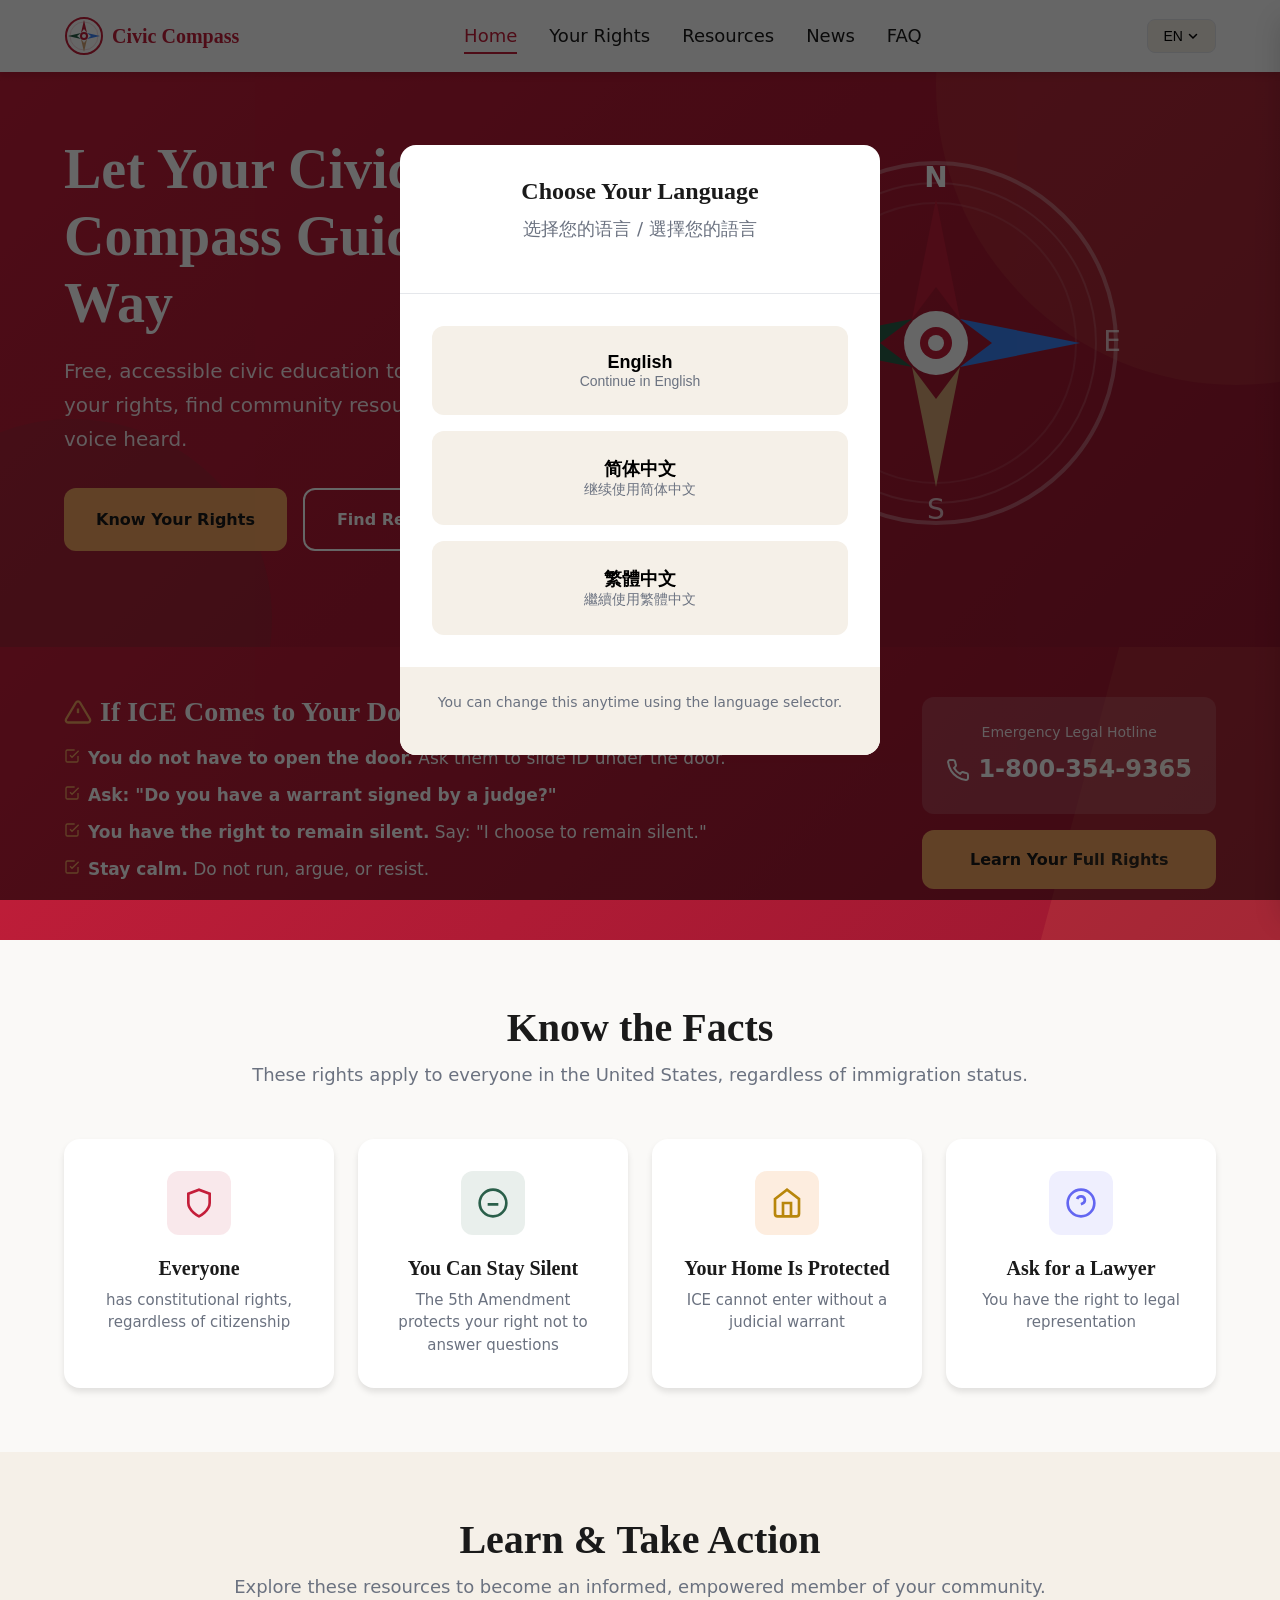
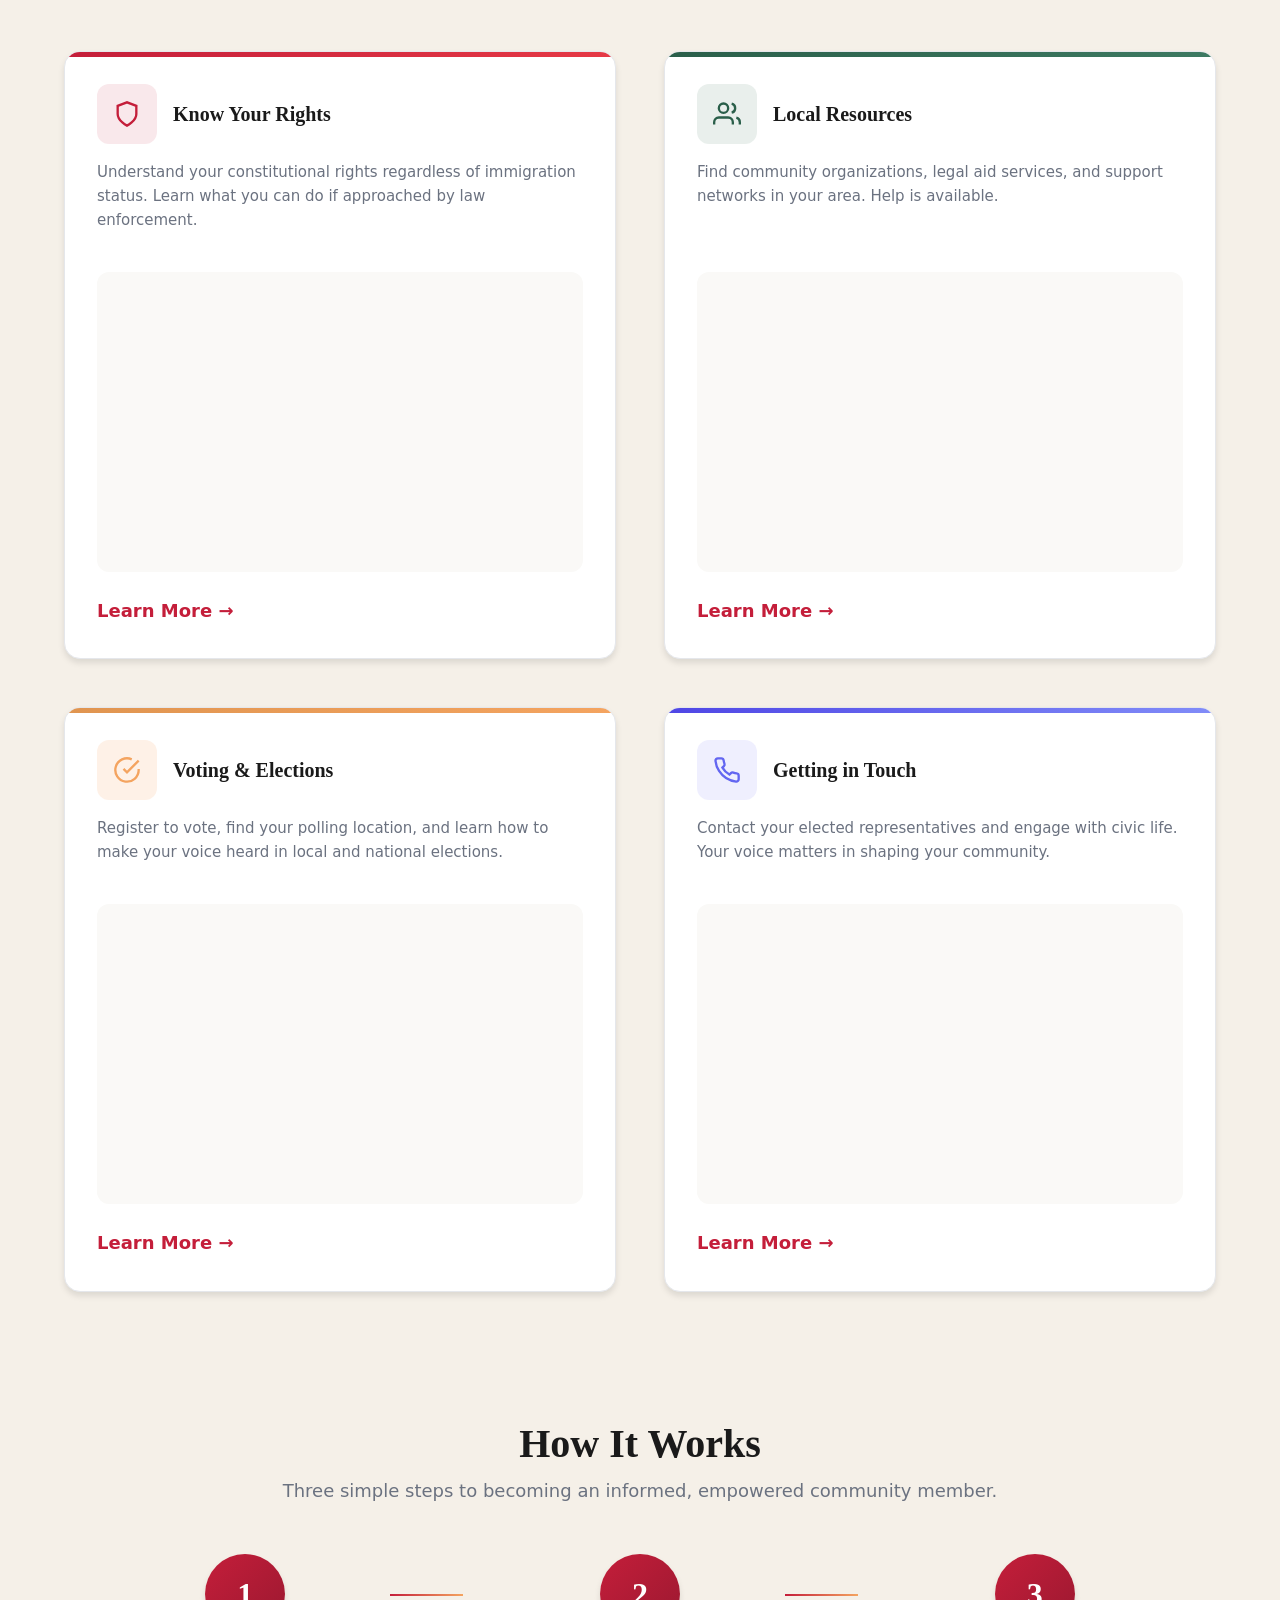
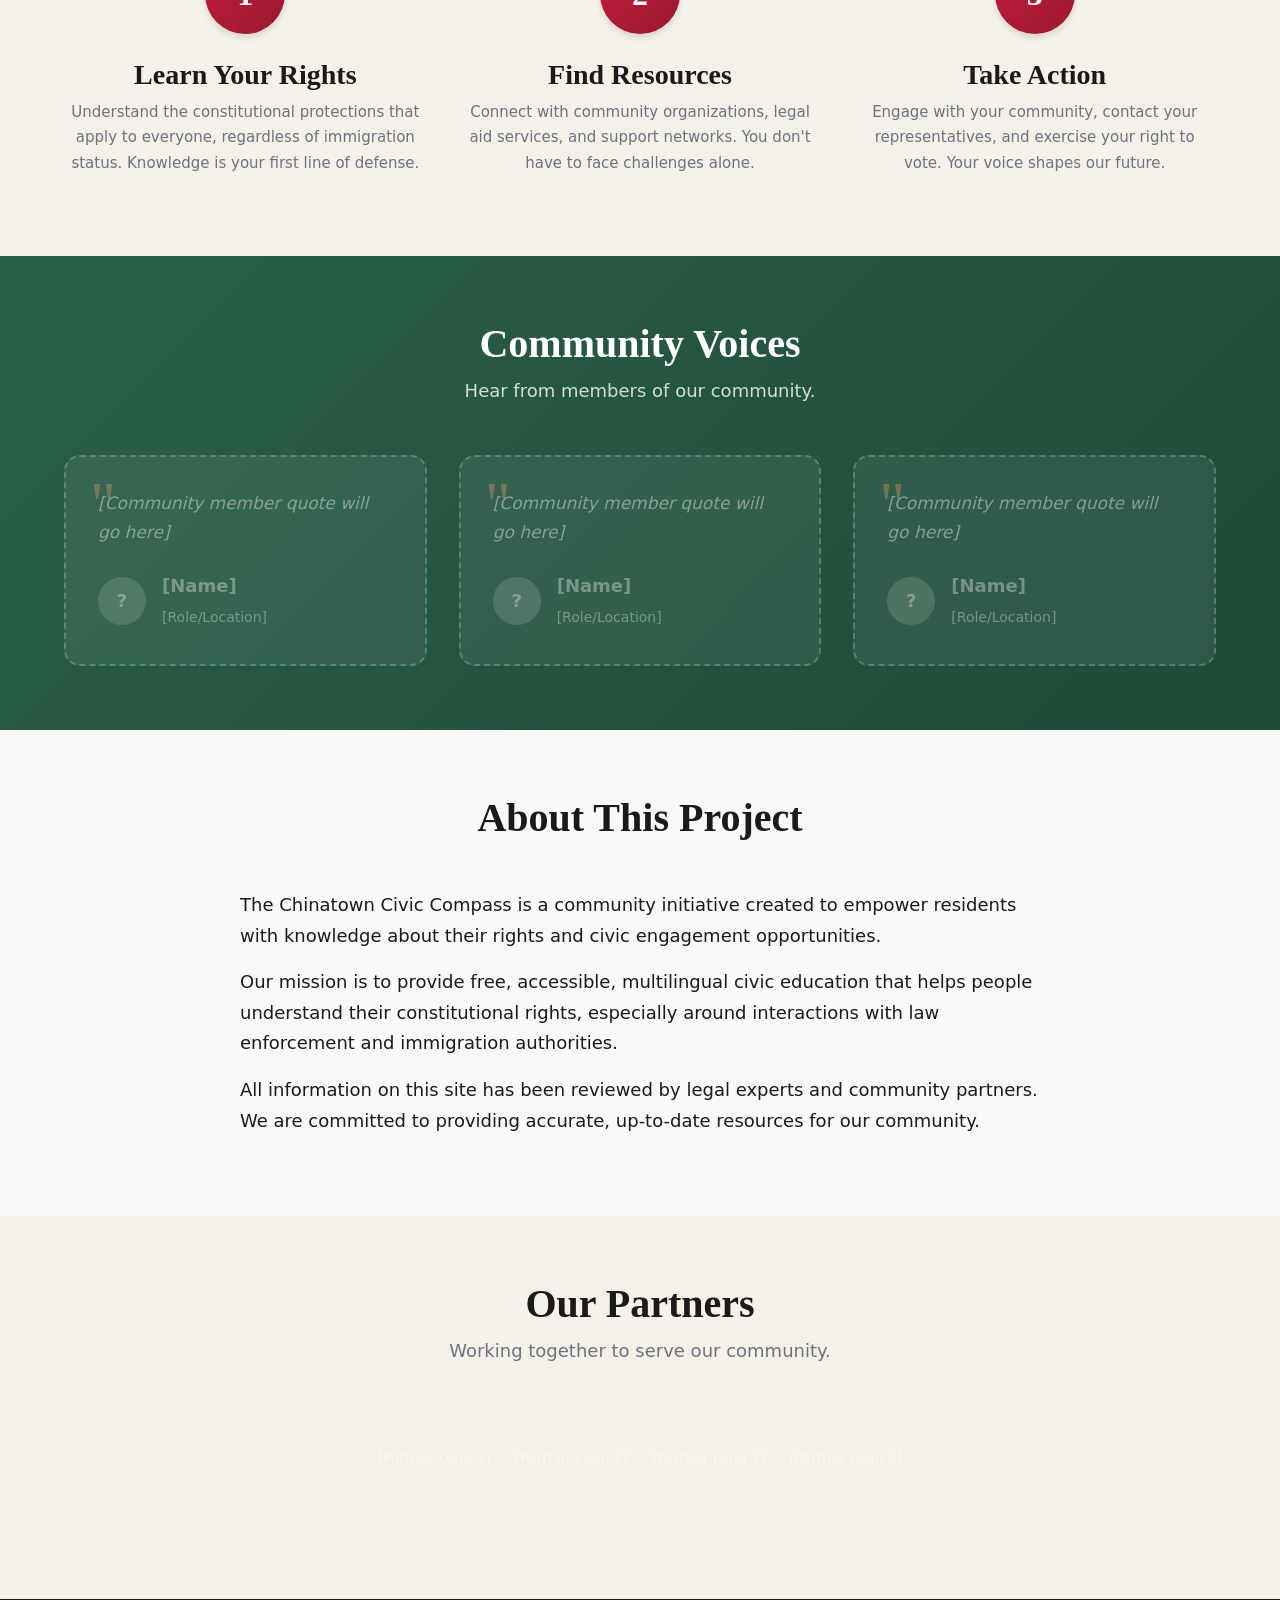
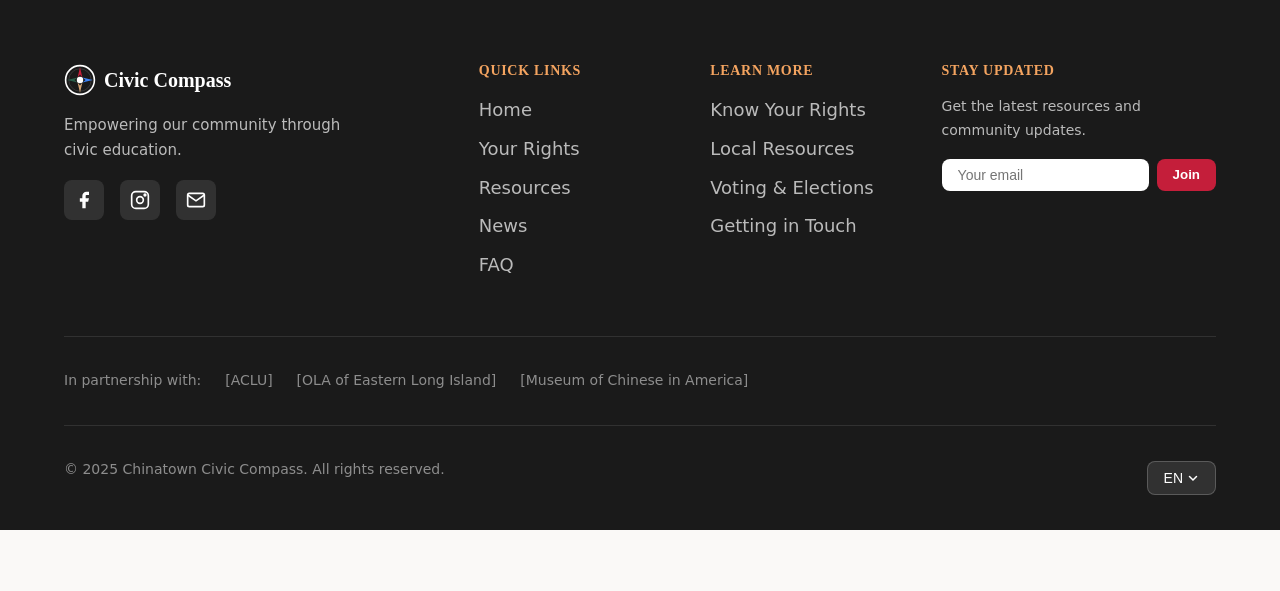
==== index.html @ 4512381f "Add files via upload" ====
<!DOCTYPE html>
<html lang="en">
<head>
  <meta charset="UTF-8">
  <meta name="viewport" content="width=device-width, initial-scale=1.0">
  <meta name="description" content="Chinatown Civic Compass - Free, accessible civic education for your community. Learn your rights, find resources, and engage with your government.">
  <title>Chinatown Civic Compass</title>
  <link rel="icon" type="image/svg+xml" href="favicon.svg">
  <link rel="stylesheet" href="css/styles.css">
</head>
<body>
  <!-- Skip Link -->
  <a href="#main-content" class="skip-link">Skip to main content</a>

  <!-- Navbar -->
  <nav class="navbar" role="navigation" aria-label="Main navigation">
    <div class="navbar-container">
      <a href="index.html" class="navbar-logo" aria-label="Chinatown Civic Compass Home">
        <svg viewBox="0 0 40 40" fill="none" xmlns="http://www.w3.org/2000/svg" aria-hidden="true">
          <!-- Outer ring -->
          <circle cx="20" cy="20" r="18" stroke="currentColor" stroke-width="2"/>
          <!-- Inner decorative ring -->
          <circle cx="20" cy="20" r="14" stroke="currentColor" stroke-width="0.5" opacity="0.3"/>
          <!-- North needle - Red (Rights/Protection) -->
          <polygon points="20,4 23,17 20,13 17,17" fill="#c41e3a"/>
          <!-- South needle - Gold (Community/Resources) -->
          <polygon points="20,36 17,23 20,27 23,23" fill="#d4a373"/>
          <!-- West needle - Green (Action/Outreach) -->
          <polygon points="4,20 17,17 13,20 17,23" fill="#2a5f4a"/>
          <!-- East needle - Blue (Civic Engagement/Voting) -->
          <polygon points="36,20 23,23 27,20 23,17" fill="#3b82f6"/>
          <!-- Center circle -->
          <circle cx="20" cy="20" r="4" fill="currentColor"/>
          <circle cx="20" cy="20" r="2" fill="white"/>
        </svg>
        <span data-i18n="site.name">Civic Compass</span>
      </a>

      <ul class="navbar-nav">
        <li><a href="index.html" class="active" data-i18n="nav.home">Home</a></li>
        <li><a href="rights.html" data-i18n="nav.rights">Your Rights</a></li>
        <li><a href="resources.html" data-i18n="nav.resources">Resources</a></li>
        <li><a href="news.html" data-i18n="nav.news">News</a></li>
        <li><a href="faq.html" data-i18n="nav.faq">FAQ</a></li>
      </ul>

      <div class="navbar-actions">
        <div class="language-selector">
          <button class="language-btn" aria-expanded="false" aria-haspopup="true">
            <span data-i18n="lang.current">EN</span>
            <svg width="12" height="12" viewBox="0 0 12 12" fill="none" aria-hidden="true">
              <path d="M2.5 4.5L6 8L9.5 4.5" stroke="currentColor" stroke-width="1.5" stroke-linecap="round"/>
            </svg>
          </button>
          <div class="language-dropdown" role="menu">
            <button role="menuitem" data-lang="en" class="active">English</button>
            <button role="menuitem" data-lang="zh-s">简体中文</button>
            <button role="menuitem" data-lang="zh-t">繁體中文</button>
          </div>
        </div>

        <button class="menu-toggle" aria-label="Toggle menu" aria-expanded="false">
          <span></span>
          <span></span>
          <span></span>
        </button>
      </div>
    </div>
  </nav>

  <!-- Mobile Menu -->
  <div class="mobile-menu" aria-hidden="true">
    <ul class="mobile-menu-nav">
      <li><a href="index.html" class="active" data-i18n="nav.home">Home</a></li>
      <li><a href="rights.html" data-i18n="nav.rights">Your Rights</a></li>
      <li><a href="resources.html" data-i18n="nav.resources">Resources</a></li>
      <li><a href="news.html" data-i18n="nav.news">News</a></li>
      <li><a href="voting.html" data-i18n="nav.voting">Voting</a></li>
      <li><a href="contact.html" data-i18n="nav.contact">Contact Reps</a></li>
      <li><a href="faq.html" data-i18n="nav.faq">FAQ</a></li>
    </ul>
  </div>

  <!-- Main Content -->
  <main id="main-content">
    <!-- Hero Section -->
    <section class="hero">
      <div class="container">
        <div class="hero-content">
          <div class="hero-text">
            <h1 data-i18n="hero.title">Let Your Civic Compass Guide the Way</h1>
            <p class="hero-tagline" data-i18n="hero.tagline">Free, accessible civic education to help you understand your rights, find community resources, and make your voice heard.</p>
            <div class="hero-cta">
              <a href="rights.html" class="btn btn-primary" data-i18n="hero.cta.rights">Know Your Rights</a>
              <a href="resources.html" class="btn btn-outline" data-i18n="hero.cta.resources">Find Resources</a>
            </div>
          </div>
          <div class="compass-graphic">
            <svg viewBox="0 0 200 200" fill="none" xmlns="http://www.w3.org/2000/svg" aria-hidden="true">
              <!-- Outer rings -->
              <circle cx="100" cy="100" r="90" stroke="rgba(255,255,255,0.3)" stroke-width="2"/>
              <circle cx="100" cy="100" r="80" stroke="rgba(255,255,255,0.15)" stroke-width="1"/>
              <circle cx="100" cy="100" r="70" stroke="rgba(255,255,255,0.1)" stroke-width="1"/>

              <!-- Compass directions -->
              <text x="100" y="22" text-anchor="middle" fill="white" font-size="14" font-weight="bold">N</text>
              <text x="100" y="188" text-anchor="middle" fill="rgba(255,255,255,0.7)" font-size="14">S</text>
              <text x="12" y="104" text-anchor="middle" fill="rgba(255,255,255,0.7)" font-size="14">W</text>
              <text x="188" y="104" text-anchor="middle" fill="rgba(255,255,255,0.7)" font-size="14">E</text>

              <!-- North needle - Red (Rights/Protection) -->
              <polygon points="100,28 112,88 100,72 88,88" fill="#c41e3a"/>
              <!-- South needle - Gold (Community/Resources) -->
              <polygon points="100,172 88,112 100,128 112,112" fill="#d4a373"/>
              <!-- West needle - Green (Action/Outreach) -->
              <polygon points="28,100 88,88 72,100 88,112" fill="#2a5f4a"/>
              <!-- East needle - Blue (Civic Engagement/Voting) -->
              <polygon points="172,100 112,112 128,100 112,88" fill="#3b82f6"/>

              <!-- Center -->
              <circle cx="100" cy="100" r="16" fill="white"/>
              <circle cx="100" cy="100" r="8" fill="#c41e3a"/>
              <circle cx="100" cy="100" r="4" fill="white"/>
            </svg>
          </div>
        </div>
      </div>
    </section>

    <!-- Emergency Info Banner -->
    <section class="emergency-banner">
      <div class="container">
        <div class="emergency-banner-content">
          <div class="emergency-info">
            <h2>
              <svg width="28" height="28" viewBox="0 0 24 24" fill="none" stroke="currentColor" stroke-width="2" aria-hidden="true">
                <path d="M10.29 3.86L1.82 18a2 2 0 0 0 1.71 3h16.94a2 2 0 0 0 1.71-3L13.71 3.86a2 2 0 0 0-3.42 0z"/>
                <line x1="12" y1="9" x2="12" y2="13"/>
                <line x1="12" y1="17" x2="12.01" y2="17"/>
              </svg>
              <span data-i18n="emergency.title">If ICE Comes to Your Door</span>
            </h2>
            <ul class="emergency-tips">
              <li>
                <svg width="16" height="16" viewBox="0 0 24 24" fill="none" stroke="currentColor" stroke-width="2" aria-hidden="true">
                  <polyline points="9 11 12 14 22 4"/>
                  <path d="M21 12v7a2 2 0 0 1-2 2H5a2 2 0 0 1-2-2V5a2 2 0 0 1 2-2h11"/>
                </svg>
                <span data-i18n="emergency.tip1" data-i18n-html="true"><strong>You do not have to open the door.</strong> Ask them to slide ID under the door.</span>
              </li>
              <li>
                <svg width="16" height="16" viewBox="0 0 24 24" fill="none" stroke="currentColor" stroke-width="2" aria-hidden="true">
                  <polyline points="9 11 12 14 22 4"/>
                  <path d="M21 12v7a2 2 0 0 1-2 2H5a2 2 0 0 1-2-2V5a2 2 0 0 1 2-2h11"/>
                </svg>
                <span data-i18n="emergency.tip2" data-i18n-html="true"><strong>Ask: "Do you have a warrant signed by a judge?"</strong></span>
              </li>
              <li>
                <svg width="16" height="16" viewBox="0 0 24 24" fill="none" stroke="currentColor" stroke-width="2" aria-hidden="true">
                  <polyline points="9 11 12 14 22 4"/>
                  <path d="M21 12v7a2 2 0 0 1-2 2H5a2 2 0 0 1-2-2V5a2 2 0 0 1 2-2h11"/>
                </svg>
                <span data-i18n="emergency.tip3" data-i18n-html="true"><strong>You have the right to remain silent.</strong> Say: "I choose to remain silent."</span>
              </li>
              <li>
                <svg width="16" height="16" viewBox="0 0 24 24" fill="none" stroke="currentColor" stroke-width="2" aria-hidden="true">
                  <polyline points="9 11 12 14 22 4"/>
                  <path d="M21 12v7a2 2 0 0 1-2 2H5a2 2 0 0 1-2-2V5a2 2 0 0 1 2-2h11"/>
                </svg>
                <span data-i18n="emergency.tip4" data-i18n-html="true"><strong>Stay calm.</strong> Do not run, argue, or resist.</span>
              </li>
            </ul>
          </div>
          <div class="emergency-banner-actions">
            <div class="emergency-hotline">
              <div class="emergency-hotline-label" data-i18n="emergency.hotline.label">Emergency Legal Hotline</div>
              <a href="tel:+18003549365" class="emergency-hotline-number">
                <svg width="24" height="24" viewBox="0 0 24 24" fill="none" stroke="currentColor" stroke-width="2" aria-hidden="true">
                  <path d="M22 16.92v3a2 2 0 0 1-2.18 2 19.79 19.79 0 0 1-8.63-3.07 19.5 19.5 0 0 1-6-6 19.79 19.79 0 0 1-3.07-8.67A2 2 0 0 1 4.11 2h3a2 2 0 0 1 2 1.72 12.84 12.84 0 0 0 .7 2.81 2 2 0 0 1-.45 2.11L8.09 9.91a16 16 0 0 0 6 6l1.27-1.27a2 2 0 0 1 2.11-.45 12.84 12.84 0 0 0 2.81.7A2 2 0 0 1 22 16.92z"/>
                </svg>
                1-800-354-9365
              </a>
            </div>
            <a href="rights.html" class="btn btn-primary" data-i18n="emergency.cta">Learn Your Full Rights</a>
          </div>
        </div>
      </div>
    </section>

    <!-- Quick Facts Section -->
    <section class="stats-section">
      <div class="container">
        <div class="section-header">
          <h2 data-i18n="facts.title">Know the Facts</h2>
          <p class="section-subtitle" data-i18n="facts.subtitle">These rights apply to everyone in the United States, regardless of immigration status.</p>
        </div>
        <div class="stats-grid">
          <div class="stat-card stat-card--rights">
            <div class="stat-icon">
              <svg width="32" height="32" viewBox="0 0 24 24" fill="none" stroke="currentColor" stroke-width="2" aria-hidden="true">
                <path d="M12 22s8-4 8-10V5l-8-3-8 3v7c0 6 8 10 8 10z"/>
              </svg>
            </div>
            <div class="stat-number" data-i18n="facts.rights.number">Everyone</div>
            <div class="stat-label" data-i18n="facts.rights.label">has constitutional rights, regardless of citizenship</div>
          </div>
          <div class="stat-card stat-card--silent">
            <div class="stat-icon">
              <svg width="32" height="32" viewBox="0 0 24 24" fill="none" stroke="currentColor" stroke-width="2" aria-hidden="true">
                <path d="M9 9h.01M15 9h.01M8 13h8M12 17v.01"/>
                <circle cx="12" cy="12" r="10"/>
              </svg>
            </div>
            <div class="stat-number" data-i18n="facts.silent.number">You Can Stay Silent</div>
            <div class="stat-label" data-i18n="facts.silent.label">The 5th Amendment protects your right not to answer questions</div>
          </div>
          <div class="stat-card stat-card--door">
            <div class="stat-icon">
              <svg width="32" height="32" viewBox="0 0 24 24" fill="none" stroke="currentColor" stroke-width="2" aria-hidden="true">
                <path d="M3 9l9-7 9 7v11a2 2 0 0 1-2 2H5a2 2 0 0 1-2-2z"/>
                <polyline points="9 22 9 12 15 12 15 22"/>
              </svg>
            </div>
            <div class="stat-number" data-i18n="facts.home.number">Your Home Is Protected</div>
            <div class="stat-label" data-i18n="facts.home.label">ICE cannot enter without a judicial warrant</div>
          </div>
          <div class="stat-card stat-card--lawyer">
            <div class="stat-icon">
              <svg width="32" height="32" viewBox="0 0 24 24" fill="none" stroke="currentColor" stroke-width="2" aria-hidden="true">
                <circle cx="12" cy="12" r="10"/>
                <path d="M9.09 9a3 3 0 0 1 5.83 1c0 2-3 3-3 3"/>
                <line x1="12" y1="17" x2="12.01" y2="17"/>
              </svg>
            </div>
            <div class="stat-number" data-i18n="facts.lawyer.number">Ask for a Lawyer</div>
            <div class="stat-label" data-i18n="facts.lawyer.label">You have the right to legal representation</div>
          </div>
        </div>
      </div>
    </section>

    <!-- Progress Section (shows for returning visitors) -->
    <section class="section" id="progress-wrapper" style="display: none;">
      <div class="container">
        <div class="progress-section">
          <div class="progress-header">
            <span data-i18n="progress.title">Your Learning Progress</span>
            <span id="progress-text">0 of 4 modules</span>
          </div>
          <div class="progress-bar">
            <div class="progress-fill" id="progress-fill" style="width: 0%;"></div>
          </div>
        </div>
      </div>
    </section>

    <!-- Modules Section -->
    <section class="section section-alt" id="modules">
      <div class="container">
        <div class="section-header">
          <h2 data-i18n="modules.title">Learn & Take Action</h2>
          <p class="section-subtitle" data-i18n="modules.subtitle">Explore these resources to become an informed, empowered member of your community.</p>
        </div>

        <div class="modules-grid">
          <!-- Module 1: Know Your Rights -->
          <div class="module-card module-card--rights" data-module="rights">
            <div class="module-header">
              <div class="module-icon">
                <svg width="28" height="28" viewBox="0 0 24 24" fill="none" stroke="#c41e3a" stroke-width="2" aria-hidden="true">
                  <path d="M12 22s8-4 8-10V5l-8-3-8 3v7c0 6 8 10 8 10z"/>
                </svg>
              </div>
              <h3 data-i18n="module.rights.title">Know Your Rights</h3>
            </div>
            <p data-i18n="module.rights.desc">Understand your constitutional rights regardless of immigration status. Learn what you can do if approached by law enforcement.</p>
            <!-- CANVA EMBED: Replace YOUR_CANVA_EMBED_URL with your Canva presentation embed link -->
            <!-- To get your embed link: Open Canva > Share > More > Embed > Copy embed code > paste the src URL below -->
            <div class="module-slideshow">
              <iframe loading="lazy" src="https://www.canva.com/design/DAG7NlXSRIk/KPa971RT_SMIBwHguNiC4w/view?embed" frameborder="0" width="100%" height="280" allowfullscreen="true" allow="fullscreen"></iframe>
            </div>
            <a href="rights.html" class="module-link">Learn More &rarr;</a>
          </div>

          <!-- Module 2: Local Resources -->
          <div class="module-card module-card--resources" data-module="resources">
            <div class="module-header">
              <div class="module-icon">
                <svg width="28" height="28" viewBox="0 0 24 24" fill="none" stroke="#2a5f4a" stroke-width="2" aria-hidden="true">
                  <path d="M17 21v-2a4 4 0 0 0-4-4H5a4 4 0 0 0-4 4v2"/>
                  <circle cx="9" cy="7" r="4"/>
                  <path d="M23 21v-2a4 4 0 0 0-3-3.87"/>
                  <path d="M16 3.13a4 4 0 0 1 0 7.75"/>
                </svg>
              </div>
              <h3 data-i18n="module.resources.title">Local Resources</h3>
            </div>
            <p data-i18n="module.resources.desc">Find community organizations, legal aid services, and support networks in your area. Help is available.</p>
            <!-- CANVA EMBED: Replace with your Canva presentation embed link -->
            <div class="module-slideshow">
              <iframe loading="lazy" src="https://www.canva.com/design/DAG2bF_AT34/OSTWvdEr8__ix6lxHl8Nvw/view?embed" frameborder="0" width="100%" height="280" allowfullscreen="true" allow="fullscreen"></iframe>
            </div>
            <a href="resources.html" class="module-link">Learn More &rarr;</a>
          </div>

          <!-- Module 3: Voting & Elections -->
          <div class="module-card module-card--voting" data-module="voting">
            <div class="module-header">
              <div class="module-icon">
                <svg width="28" height="28" viewBox="0 0 24 24" fill="none" stroke="#f4a460" stroke-width="2" aria-hidden="true">
                  <path d="M22 11.08V12a10 10 0 1 1-5.93-9.14"/>
                  <polyline points="22 4 12 14.01 9 11.01"/>
                </svg>
              </div>
              <h3 data-i18n="module.voting.title">Voting & Elections</h3>
            </div>
            <p data-i18n="module.voting.desc">Register to vote, find your polling location, and learn how to make your voice heard in local and national elections.</p>
            <!-- CANVA EMBED: Replace with your Canva presentation embed link -->
            <div class="module-slideshow">
              <iframe loading="lazy" src="https://www.canva.com/design/DAG7Nh1ElCI/EigKGXqb7GI7-98ay1ZpWw/view?embed" frameborder="0" width="100%" height="280" allowfullscreen="true" allow="fullscreen"></iframe>
            </div>
            <a href="voting.html" class="module-link">Learn More &rarr;</a>
          </div>

          <!-- Module 4: Getting in Touch -->
          <div class="module-card module-card--contact" data-module="contact">
            <div class="module-header">
              <div class="module-icon">
                <svg width="28" height="28" viewBox="0 0 24 24" fill="none" stroke="#6366f1" stroke-width="2" aria-hidden="true">
                  <path d="M22 16.92v3a2 2 0 0 1-2.18 2 19.79 19.79 0 0 1-8.63-3.07 19.5 19.5 0 0 1-6-6 19.79 19.79 0 0 1-3.07-8.67A2 2 0 0 1 4.11 2h3a2 2 0 0 1 2 1.72 12.84 12.84 0 0 0 .7 2.81 2 2 0 0 1-.45 2.11L8.09 9.91a16 16 0 0 0 6 6l1.27-1.27a2 2 0 0 1 2.11-.45 12.84 12.84 0 0 0 2.81.7A2 2 0 0 1 22 16.92z"/>
                </svg>
              </div>
              <h3 data-i18n="module.contact.title">Getting in Touch</h3>
            </div>
            <p data-i18n="module.contact.desc">Contact your elected representatives and engage with civic life. Your voice matters in shaping your community.</p>
            <!-- CANVA EMBED: Replace with your Canva presentation embed link -->
            <div class="module-slideshow">
              <iframe loading="lazy" src="https://www.canva.com/design/YOUR_CONTACT_DESIGN_ID/view?embed" frameborder="0" width="100%" height="280" allowfullscreen="true" allow="fullscreen"></iframe>
            </div>
            <a href="contact.html" class="module-link">Learn More &rarr;</a>
          </div>
        </div>
      </div>
    </section>

    <!-- How It Works Section -->
    <section class="how-it-works" id="how-it-works">
      <div class="container">
        <div class="section-header">
          <h2 data-i18n="howitworks.title">How It Works</h2>
          <p class="section-subtitle" data-i18n="howitworks.subtitle">Three simple steps to becoming an informed, empowered community member.</p>
        </div>
        <div class="steps-grid">
          <div class="step-card">
            <div class="step-number">1</div>
            <h3 data-i18n="howitworks.step1.title">Learn Your Rights</h3>
            <p data-i18n="howitworks.step1.desc">Understand the constitutional protections that apply to everyone, regardless of immigration status. Knowledge is your first line of defense.</p>
          </div>
          <div class="step-card">
            <div class="step-number">2</div>
            <h3 data-i18n="howitworks.step2.title">Find Resources</h3>
            <p data-i18n="howitworks.step2.desc">Connect with community organizations, legal aid services, and support networks. You don't have to face challenges alone.</p>
          </div>
          <div class="step-card">
            <div class="step-number">3</div>
            <h3 data-i18n="howitworks.step3.title">Take Action</h3>
            <p data-i18n="howitworks.step3.desc">Engage with your community, contact your representatives, and exercise your right to vote. Your voice shapes our future.</p>
          </div>
        </div>
      </div>
    </section>

    <!-- Community Voices Section (Placeholder) -->
    <section class="testimonials" id="testimonials">
      <div class="container">
        <div class="section-header">
          <h2 data-i18n="testimonials.title">Community Voices</h2>
          <p class="section-subtitle" data-i18n="testimonials.subtitle">Hear from members of our community.</p>
        </div>
        <div class="testimonials-grid">
          <!-- Placeholder testimonials - Replace with real community stories -->
          <div class="testimonial-card testimonial-placeholder">
            <p class="testimonial-quote">[Community member quote will go here]</p>
            <div class="testimonial-author">
              <div class="testimonial-avatar">?</div>
              <div class="testimonial-info">
                <strong>[Name]</strong>
                <span>[Role/Location]</span>
              </div>
            </div>
          </div>
          <div class="testimonial-card testimonial-placeholder">
            <p class="testimonial-quote">[Community member quote will go here]</p>
            <div class="testimonial-author">
              <div class="testimonial-avatar">?</div>
              <div class="testimonial-info">
                <strong>[Name]</strong>
                <span>[Role/Location]</span>
              </div>
            </div>
          </div>
          <div class="testimonial-card testimonial-placeholder">
            <p class="testimonial-quote">[Community member quote will go here]</p>
            <div class="testimonial-author">
              <div class="testimonial-avatar">?</div>
              <div class="testimonial-info">
                <strong>[Name]</strong>
                <span>[Role/Location]</span>
              </div>
            </div>
          </div>
        </div>
      </div>
    </section>

    <!-- About Section -->
    <section class="section" id="about">
      <div class="container">
        <div class="content-container">
          <div class="section-header">
            <h2 data-i18n="about.title">About This Project</h2>
          </div>
          <p data-i18n="about.p1">The Chinatown Civic Compass is a community initiative created to empower residents with knowledge about their rights and civic engagement opportunities.</p>
          <p data-i18n="about.p2">Our mission is to provide free, accessible, multilingual civic education that helps people understand their constitutional rights, especially around interactions with law enforcement and immigration authorities.</p>
          <p data-i18n="about.p3">All information on this site has been reviewed by legal experts and community partners. We are committed to providing accurate, up-to-date resources for our community.</p>
        </div>
      </div>
    </section>

    <!-- Partners Section -->
    <section class="section section-alt" id="partners">
      <div class="container">
        <div class="section-header">
          <h2 data-i18n="partners.title">Our Partners</h2>
          <p class="section-subtitle" data-i18n="partners.subtitle">Working together to serve our community.</p>
        </div>
        <div class="footer-partners" style="border: none; justify-content: center;">
          <span>[Partner Logo 1]</span>
          <span>[Partner Logo 2]</span>
          <span>[Partner Logo 3]</span>
          <span>[Partner Logo 4]</span>
        </div>
      </div>
    </section>
  </main>

  <!-- Footer -->
  <footer class="footer">
    <div class="container">
      <div class="footer-grid">
        <!-- Brand -->
        <div class="footer-brand">
          <div class="footer-logo">
            <svg viewBox="0 0 40 40" width="32" height="32" fill="none" xmlns="http://www.w3.org/2000/svg" aria-hidden="true">
              <circle cx="20" cy="20" r="18" stroke="currentColor" stroke-width="2"/>
              <circle cx="20" cy="20" r="14" stroke="currentColor" stroke-width="0.5" opacity="0.3"/>
              <polygon points="20,4 23,17 20,13 17,17" fill="#c41e3a"/>
              <polygon points="20,36 17,23 20,27 23,23" fill="#d4a373"/>
              <polygon points="4,20 17,17 13,20 17,23" fill="#2a5f4a"/>
              <polygon points="36,20 23,23 27,20 23,17" fill="#3b82f6"/>
              <circle cx="20" cy="20" r="4" fill="currentColor"/>
              <circle cx="20" cy="20" r="2" fill="white"/>
            </svg>
            <span>Civic Compass</span>
          </div>
          <p data-i18n="footer.tagline">Empowering our community through civic education.</p>
          <div class="footer-social">
            <a href="#" aria-label="Facebook">
              <svg width="20" height="20" viewBox="0 0 24 24" fill="currentColor"><path d="M18 2h-3a5 5 0 0 0-5 5v3H7v4h3v8h4v-8h3l1-4h-4V7a1 1 0 0 1 1-1h3z"/></svg>
            </a>
            <a href="#" aria-label="Instagram">
              <svg width="20" height="20" viewBox="0 0 24 24" fill="none" stroke="currentColor" stroke-width="2"><rect x="2" y="2" width="20" height="20" rx="5"/><circle cx="12" cy="12" r="4"/><circle cx="18" cy="6" r="1" fill="currentColor"/></svg>
            </a>
            <a href="#" aria-label="Email">
              <svg width="20" height="20" viewBox="0 0 24 24" fill="none" stroke="currentColor" stroke-width="2"><path d="M4 4h16c1.1 0 2 .9 2 2v12c0 1.1-.9 2-2 2H4c-1.1 0-2-.9-2-2V6c0-1.1.9-2 2-2z"/><polyline points="22,6 12,13 2,6"/></svg>
            </a>
          </div>
        </div>

        <!-- Quick Links -->
        <div>
          <h4 class="footer-heading" data-i18n="footer.links">Quick Links</h4>
          <ul class="footer-links">
            <li><a href="index.html" data-i18n="nav.home">Home</a></li>
            <li><a href="rights.html" data-i18n="nav.rights">Your Rights</a></li>
            <li><a href="resources.html" data-i18n="nav.resources">Resources</a></li>
            <li><a href="news.html" data-i18n="nav.news">News</a></li>
            <li><a href="faq.html" data-i18n="nav.faq">FAQ</a></li>
          </ul>
        </div>

        <!-- Modules -->
        <div>
          <h4 class="footer-heading" data-i18n="footer.modules">Learn More</h4>
          <ul class="footer-links">
            <li><a href="rights.html" data-i18n="module.rights.title">Know Your Rights</a></li>
            <li><a href="resources.html" data-i18n="module.resources.title">Local Resources</a></li>
            <li><a href="voting.html" data-i18n="module.voting.title">Voting & Elections</a></li>
            <li><a href="contact.html" data-i18n="module.contact.title">Getting in Touch</a></li>
          </ul>
        </div>

        <!-- Newsletter -->
        <div>
          <h4 class="footer-heading" data-i18n="footer.newsletter">Stay Updated</h4>
          <p style="font-size: 0.875rem; color: rgba(255,255,255,0.7); margin-bottom: 1rem;" data-i18n="footer.newsletter.desc">Get the latest resources and community updates.</p>
          <form class="newsletter-form" action="#" method="POST">
            <input type="email" class="newsletter-input" placeholder="Your email" aria-label="Email address" required>
            <button type="submit" class="newsletter-btn" data-i18n="footer.newsletter.btn">Join</button>
          </form>
        </div>
      </div>

      <!-- Partners -->
      <div class="footer-partners">
        <span data-i18n="footer.partners">In partnership with:</span>
        <span>[ACLU]</span>
        <span>[OLA of Eastern Long Island]</span>
        <span>[Museum of Chinese in America]</span>
      </div>

      <!-- Bottom -->
      <div class="footer-bottom">
        <p>&copy; 2025 Chinatown Civic Compass. <span data-i18n="footer.rights">All rights reserved.</span></p>
        <div class="language-selector">
          <button class="language-btn" aria-expanded="false" aria-haspopup="true" style="background: rgba(255,255,255,0.1); border-color: rgba(255,255,255,0.2); color: white;">
            <span data-i18n="lang.current">EN</span>
            <svg width="12" height="12" viewBox="0 0 12 12" fill="none" aria-hidden="true">
              <path d="M2.5 4.5L6 8L9.5 4.5" stroke="currentColor" stroke-width="1.5" stroke-linecap="round"/>
            </svg>
          </button>
          <div class="language-dropdown" role="menu">
            <button role="menuitem" data-lang="en" class="active">English</button>
            <button role="menuitem" data-lang="zh-s">简体中文</button>
            <button role="menuitem" data-lang="zh-t">繁體中文</button>
          </div>
        </div>
      </div>
    </div>
  </footer>

  <!-- Language Selection Modal (first visit) -->
  <div class="modal-overlay" id="language-modal" aria-hidden="true">
    <div class="modal" role="dialog" aria-labelledby="modal-title">
      <div class="modal-header">
        <h2 id="modal-title">Choose Your Language</h2>
        <p style="color: #6b7280; margin-top: 0.5rem;">选择您的语言 / 選擇您的語言</p>
      </div>
      <div class="modal-body">
        <div class="language-options">
          <button class="language-option" data-lang="en">
            <div class="language-option-text">
              <strong>English</strong>
              <span>Continue in English</span>
            </div>
          </button>
          <button class="language-option" data-lang="zh-s">
            <div class="language-option-text">
              <strong>简体中文</strong>
              <span>继续使用简体中文</span>
            </div>
          </button>
          <button class="language-option" data-lang="zh-t">
            <div class="language-option-text">
              <strong>繁體中文</strong>
              <span>繼續使用繁體中文</span>
            </div>
          </button>
        </div>
      </div>
      <div class="modal-footer">
        <p data-i18n="modal.lang.note">You can change this anytime using the language selector.</p>
      </div>
    </div>
  </div>

  <!-- Glossary Side Panel -->
  <div class="glossary-overlay" id="glossary-overlay" aria-hidden="true"></div>
  <aside class="glossary-panel" id="glossary-panel" aria-hidden="true">
    <div class="glossary-panel-header">
      <h3 data-i18n="glossary.title">Definition</h3>
      <button class="glossary-panel-close" aria-label="Close glossary">&times;</button>
    </div>
    <div class="glossary-panel-content">
      <div class="glossary-panel-term" id="glossary-term"></div>
      <div class="glossary-panel-definition" id="glossary-definition"></div>
      <div class="glossary-panel-translations">
        <h4 data-i18n="glossary.translations">Translations</h4>
        <p><strong>简体中文:</strong> <span id="glossary-zh-s"></span></p>
        <p><strong>繁體中文:</strong> <span id="glossary-zh-t"></span></p>
      </div>
    </div>
  </aside>

  <!-- Scripts -->
  <script src="js/main.js"></script>
  <script src="js/i18n.js"></script>
  <script src="js/progress.js"></script>
  <script src="js/glossary.js"></script>
</body>
</html>
---- css/styles.css ----
/* ============================================
   CHINATOWN CIVIC COMPASS - MAIN STYLESHEET
   ============================================ */

/* --- CSS Variables --- */
:root {
  /* Colors */
  --color-primary: #c41e3a;
  --color-primary-light: #e63946;
  --color-primary-dark: #9a1830;
  --color-secondary: #2a5f4a;
  --color-secondary-light: #3d7a62;
  --color-accent: #f4a460;
  --color-accent-light: #f7bc85;
  --color-dark: #1a1a1a;
  --color-dark-lighter: #2d2d2d;
  --color-light: #faf9f7;
  --color-cream: #f5f0e8;
  --color-gray: #6b7280;
  --color-gray-light: #e5e7eb;

  /* Typography */
  --font-heading: Georgia, 'Times New Roman', serif;
  --font-body: 'Segoe UI', system-ui, -apple-system, sans-serif;

  /* Spacing */
  --space-xs: 0.25rem;
  --space-sm: 0.5rem;
  --space-md: 1rem;
  --space-lg: 1.5rem;
  --space-xl: 2rem;
  --space-2xl: 3rem;
  --space-3xl: 4rem;

  /* Border Radius */
  --radius-sm: 0.375rem;
  --radius-md: 0.5rem;
  --radius-lg: 0.75rem;
  --radius-xl: 1rem;
  --radius-full: 9999px;

  /* Shadows */
  --shadow-sm: 0 1px 2px rgba(0, 0, 0, 0.05);
  --shadow-md: 0 4px 6px rgba(0, 0, 0, 0.1);
  --shadow-lg: 0 10px 15px rgba(0, 0, 0, 0.1);
  --shadow-xl: 0 20px 25px rgba(0, 0, 0, 0.15);

  /* Transitions */
  --transition-fast: 150ms ease;
  --transition-base: 250ms ease;
  --transition-slow: 350ms ease;

  /* Layout */
  --navbar-height: 72px;
  --max-width: 1200px;
  --content-width: 800px;
}

/* --- Reset & Base --- */
*, *::before, *::after {
  box-sizing: border-box;
  margin: 0;
  padding: 0;
}

html {
  font-size: 16px;
  scroll-behavior: smooth;
  scroll-padding-top: var(--navbar-height);
}

@media (prefers-reduced-motion: reduce) {
  html {
    scroll-behavior: auto;
  }
  *, *::before, *::after {
    animation-duration: 0.01ms !important;
    animation-iteration-count: 1 !important;
    transition-duration: 0.01ms !important;
  }
}

body {
  font-family: var(--font-body);
  font-size: 1.125rem;
  line-height: 1.7;
  color: var(--color-dark);
  background-color: var(--color-light);
  -webkit-font-smoothing: antialiased;
  -moz-osx-font-smoothing: grayscale;
}

/* --- Typography --- */
h1, h2, h3, h4, h5, h6 {
  font-family: var(--font-heading);
  font-weight: 700;
  line-height: 1.2;
  color: var(--color-dark);
}

h1 { font-size: 2.5rem; }
h2 { font-size: 2rem; }
h3 { font-size: 1.5rem; }
h4 { font-size: 1.25rem; }

@media (min-width: 768px) {
  h1 { font-size: 3.5rem; }
  h2 { font-size: 2.5rem; }
  h3 { font-size: 1.75rem; }
}

p {
  margin-bottom: var(--space-md);
}

a {
  color: var(--color-primary);
  text-decoration: none;
  transition: color var(--transition-fast);
}

a:hover {
  color: var(--color-primary-dark);
  text-decoration: underline;
}

/* --- Skip Link (Accessibility) --- */
.skip-link {
  position: absolute;
  top: -100%;
  left: var(--space-md);
  background: var(--color-primary);
  color: white;
  padding: var(--space-sm) var(--space-md);
  border-radius: var(--radius-md);
  z-index: 9999;
  transition: top var(--transition-fast);
}

.skip-link:focus {
  top: var(--space-md);
  outline: 2px solid var(--color-accent);
  outline-offset: 2px;
}

/* --- Navbar --- */
.navbar {
  position: fixed;
  top: 0;
  left: 0;
  right: 0;
  height: var(--navbar-height);
  background: white;
  box-shadow: var(--shadow-md);
  z-index: 1000;
  display: flex;
  align-items: center;
}

.navbar-container {
  width: 100%;
  max-width: var(--max-width);
  margin: 0 auto;
  padding: 0 var(--space-lg);
  display: flex;
  align-items: center;
  justify-content: space-between;
}

.navbar-logo {
  display: flex;
  align-items: center;
  gap: var(--space-sm);
  font-family: var(--font-heading);
  font-size: 1.25rem;
  font-weight: 700;
  color: var(--color-primary);
  text-decoration: none;
}

.navbar-logo:hover {
  text-decoration: none;
  color: var(--color-primary-dark);
}

.navbar-logo svg {
  width: 40px;
  height: 40px;
}

.navbar-nav {
  display: none;
  list-style: none;
  gap: var(--space-xl);
}

@media (min-width: 768px) {
  .navbar-nav {
    display: flex;
  }
}

.navbar-nav a {
  font-weight: 500;
  color: var(--color-dark);
  padding: var(--space-sm) 0;
  position: relative;
}

.navbar-nav a::after {
  content: '';
  position: absolute;
  bottom: 0;
  left: 0;
  width: 0;
  height: 2px;
  background: var(--color-primary);
  transition: width var(--transition-base);
}

.navbar-nav a:hover,
.navbar-nav a.active {
  color: var(--color-primary);
  text-decoration: none;
}

.navbar-nav a:hover::after,
.navbar-nav a.active::after {
  width: 100%;
}

.navbar-actions {
  display: flex;
  align-items: center;
  gap: var(--space-md);
}

/* Language Selector */
.language-selector {
  position: relative;
}

.language-btn {
  display: flex;
  align-items: center;
  gap: var(--space-xs);
  padding: var(--space-sm) var(--space-md);
  background: var(--color-cream);
  border: 1px solid var(--color-gray-light);
  border-radius: var(--radius-md);
  font-size: 0.875rem;
  font-weight: 500;
  cursor: pointer;
  transition: all var(--transition-fast);
}

.language-btn:hover {
  background: var(--color-gray-light);
}

.language-dropdown {
  position: absolute;
  top: 100%;
  right: 0;
  margin-top: var(--space-xs);
  background: white;
  border: 1px solid var(--color-gray-light);
  border-radius: var(--radius-md);
  box-shadow: var(--shadow-lg);
  min-width: 150px;
  opacity: 0;
  visibility: hidden;
  transform: translateY(-10px);
  transition: all var(--transition-fast);
}

.language-dropdown.open {
  opacity: 1;
  visibility: visible;
  transform: translateY(0);
}

.language-dropdown button {
  display: block;
  width: 100%;
  padding: var(--space-sm) var(--space-md);
  text-align: left;
  background: none;
  border: none;
  font-size: 0.875rem;
  cursor: pointer;
  transition: background var(--transition-fast);
}

.language-dropdown button:hover {
  background: var(--color-cream);
}

.language-dropdown button.active {
  color: var(--color-primary);
  font-weight: 600;
}

/* Mobile Menu Toggle */
.menu-toggle {
  display: flex;
  flex-direction: column;
  justify-content: center;
  gap: 5px;
  width: 32px;
  height: 32px;
  background: none;
  border: none;
  cursor: pointer;
  padding: 4px;
}

@media (min-width: 768px) {
  .menu-toggle {
    display: none;
  }
}

.menu-toggle span {
  display: block;
  width: 100%;
  height: 2px;
  background: var(--color-dark);
  border-radius: 2px;
  transition: all var(--transition-base);
}

.menu-toggle.open span:nth-child(1) {
  transform: rotate(45deg) translate(5px, 5px);
}

.menu-toggle.open span:nth-child(2) {
  opacity: 0;
}

.menu-toggle.open span:nth-child(3) {
  transform: rotate(-45deg) translate(5px, -5px);
}

/* Mobile Menu */
.mobile-menu {
  position: fixed;
  top: var(--navbar-height);
  left: 0;
  right: 0;
  bottom: 0;
  background: white;
  padding: var(--space-xl);
  transform: translateX(100%);
  transition: transform var(--transition-base);
  z-index: 999;
  overflow-y: auto;
}

.mobile-menu.open {
  transform: translateX(0);
}

.mobile-menu-nav {
  list-style: none;
  margin-bottom: var(--space-xl);
}

.mobile-menu-nav li {
  border-bottom: 1px solid var(--color-gray-light);
}

.mobile-menu-nav a {
  display: block;
  padding: var(--space-md) 0;
  font-size: 1.25rem;
  font-weight: 500;
  color: var(--color-dark);
}

.mobile-menu-nav a.active {
  color: var(--color-primary);
}

/* --- Main Content --- */
main {
  padding-top: var(--navbar-height);
  min-height: 100vh;
}

.container {
  width: 100%;
  max-width: var(--max-width);
  margin: 0 auto;
  padding: 0 var(--space-lg);
}

.content-container {
  max-width: var(--content-width);
  margin: 0 auto;
}

/* --- Hero Section --- */
.hero {
  background: linear-gradient(135deg, var(--color-primary) 0%, var(--color-primary-dark) 100%);
  color: white;
  padding: var(--space-3xl) 0;
  position: relative;
  overflow: hidden;
}

.hero::before {
  content: '';
  position: absolute;
  top: -50%;
  right: -20%;
  width: 600px;
  height: 600px;
  background: var(--color-accent);
  border-radius: 50%;
  opacity: 0.1;
}

.hero::after {
  content: '';
  position: absolute;
  bottom: -30%;
  left: -10%;
  width: 400px;
  height: 400px;
  background: var(--color-secondary);
  border-radius: 50%;
  opacity: 0.1;
}

.hero-content {
  position: relative;
  z-index: 1;
  display: grid;
  gap: var(--space-xl);
  align-items: center;
}

@media (min-width: 768px) {
  .hero-content {
    grid-template-columns: 1fr 1fr;
  }

  .hero {
    padding: var(--space-3xl) 0 calc(var(--space-3xl) + 2rem);
  }
}

.hero h1 {
  color: white;
  margin-bottom: var(--space-md);
}

.hero-tagline {
  font-size: 1.25rem;
  opacity: 0.9;
  margin-bottom: var(--space-xl);
}

.hero-cta {
  display: flex;
  flex-wrap: wrap;
  gap: var(--space-md);
}

/* Compass Graphic */
.compass-graphic {
  display: flex;
  justify-content: center;
  align-items: center;
}

.compass-graphic svg {
  width: 100%;
  max-width: 300px;
  height: auto;
}

@media (min-width: 768px) {
  .compass-graphic svg {
    max-width: 400px;
  }
}

/* --- Buttons --- */
.btn {
  display: inline-flex;
  align-items: center;
  justify-content: center;
  gap: var(--space-sm);
  padding: var(--space-md) var(--space-xl);
  font-family: var(--font-body);
  font-size: 1rem;
  font-weight: 600;
  text-decoration: none;
  border: none;
  border-radius: var(--radius-lg);
  cursor: pointer;
  transition: all var(--transition-fast);
}

.btn:hover {
  text-decoration: none;
  transform: translateY(-2px);
}

.btn:focus {
  outline: 2px solid var(--color-accent);
  outline-offset: 2px;
}

.btn-primary {
  background: var(--color-accent);
  color: var(--color-dark);
}

.btn-primary:hover {
  background: var(--color-accent-light);
  color: var(--color-dark);
}

.btn-secondary {
  background: white;
  color: var(--color-primary);
}

.btn-secondary:hover {
  background: var(--color-cream);
  color: var(--color-primary);
}

.btn-outline {
  background: transparent;
  color: white;
  border: 2px solid white;
}

.btn-outline:hover {
  background: white;
  color: var(--color-primary);
}

.btn-ghost {
  background: transparent;
  color: var(--color-primary);
  padding: var(--space-sm) var(--space-md);
}

.btn-ghost:hover {
  background: var(--color-cream);
}

.btn-call {
  background: var(--color-secondary);
  color: white;
}

.btn-call:hover {
  background: var(--color-secondary-light);
  color: white;
}

/* --- Section Styles --- */
.section {
  padding: var(--space-3xl) 0;
}

.section-alt {
  background: var(--color-cream);
}

.section-dark {
  background: var(--color-dark);
  color: white;
}

.section-header {
  text-align: center;
  margin-bottom: var(--space-2xl);
}

.section-header h2 {
  margin-bottom: var(--space-sm);
}

.section-subtitle {
  font-size: 1.125rem;
  color: var(--color-gray);
}

/* --- Module Cards --- */
.modules-grid {
  display: grid;
  gap: var(--space-xl);
}

@media (min-width: 640px) {
  .modules-grid {
    grid-template-columns: repeat(2, 1fr);
  }
}

@media (min-width: 1024px) {
  .modules-grid {
    grid-template-columns: repeat(2, 1fr);
    gap: var(--space-2xl);
  }
}

.module-card {
  background: white;
  border-radius: var(--radius-xl);
  padding: var(--space-xl);
  box-shadow: var(--shadow-md);
  transition: all var(--transition-base);
  position: relative;
  overflow: hidden;
  text-decoration: none;
  color: inherit;
  display: flex;
  flex-direction: column;
  border: 1px solid var(--color-gray-light);
}

.module-card:hover {
  transform: translateY(-6px);
  box-shadow: var(--shadow-xl);
  text-decoration: none;
  border-color: transparent;
}

.module-card::before {
  content: '';
  position: absolute;
  top: 0;
  left: 0;
  right: 0;
  height: 5px;
}

.module-card--rights::before { background: linear-gradient(90deg, var(--color-primary), var(--color-primary-light)); }
.module-card--resources::before { background: linear-gradient(90deg, var(--color-secondary), var(--color-secondary-light)); }
.module-card--voting::before { background: linear-gradient(90deg, #e09550, var(--color-accent)); }
.module-card--contact::before { background: linear-gradient(90deg, #4f46e5, #818cf8); }

.module-icon {
  width: 60px;
  height: 60px;
  border-radius: var(--radius-lg);
  display: flex;
  align-items: center;
  justify-content: center;
  font-size: 1.5rem;
  margin-bottom: var(--space-md);
  transition: transform var(--transition-base);
}

.module-card:hover .module-icon {
  transform: scale(1.05);
}

.module-card--rights .module-icon { background: rgba(196, 30, 58, 0.1); }
.module-card--resources .module-icon { background: rgba(42, 95, 74, 0.1); }
.module-card--voting .module-icon { background: rgba(244, 164, 96, 0.15); }
.module-card--contact .module-icon { background: rgba(99, 102, 241, 0.1); }

.module-card h3 {
  margin-bottom: var(--space-sm);
  font-size: 1.25rem;
}

.module-card p {
  color: var(--color-gray);
  margin-bottom: var(--space-md);
  font-size: 0.9375rem;
  line-height: 1.6;
  flex-grow: 1;
}

.module-progress {
  display: flex;
  align-items: center;
  gap: var(--space-sm);
  font-size: 0.875rem;
  color: var(--color-secondary);
  font-weight: 500;
}

.module-progress.completed {
  color: var(--color-secondary);
}

.module-progress svg {
  width: 18px;
  height: 18px;
}

/* Module Header (icon + title row) */
.module-header {
  display: flex;
  align-items: center;
  gap: var(--space-md);
  margin-bottom: var(--space-md);
}

.module-header .module-icon {
  margin-bottom: 0;
  flex-shrink: 0;
}

.module-header h3 {
  margin-bottom: 0;
}

/* Module Slideshow Embed */
.module-slideshow {
  margin: var(--space-lg) 0;
  border-radius: var(--radius-lg);
  overflow: hidden;
  background: var(--color-light);
}

.module-slideshow iframe {
  display: block;
  width: 100%;
  min-height: 300px;
  border: none;
}

.slideshow-placeholder {
  display: flex;
  flex-direction: column;
  align-items: center;
  justify-content: center;
  padding: var(--space-2xl);
  color: var(--color-gray);
  border: 2px dashed var(--color-gray-light);
  border-radius: var(--radius-lg);
  text-align: center;
}

.slideshow-placeholder svg {
  margin-bottom: var(--space-sm);
  opacity: 0.5;
}

.slideshow-placeholder span {
  font-size: 0.875rem;
  font-weight: 500;
}

/* Module Learn More Link */
.module-link {
  display: inline-flex;
  align-items: center;
  gap: var(--space-sm);
  font-weight: 600;
  color: var(--color-primary);
  text-decoration: none;
  transition: all var(--transition-fast);
}

.module-link:hover {
  color: var(--color-primary-dark);
  text-decoration: none;
  gap: var(--space-md);
}

/* Placeholder Testimonials */
.testimonial-placeholder {
  opacity: 0.7;
  border: 2px dashed rgba(255, 255, 255, 0.3);
}

.testimonial-placeholder .testimonial-quote {
  font-style: italic;
  color: rgba(255, 255, 255, 0.6);
}

.testimonial-placeholder .testimonial-avatar {
  background: rgba(255, 255, 255, 0.2);
  color: rgba(255, 255, 255, 0.5);
}

.testimonial-placeholder .testimonial-info strong,
.testimonial-placeholder .testimonial-info span {
  color: rgba(255, 255, 255, 0.5);
}

/* --- Credibility Box --- */
.credibility-box {
  background: var(--color-cream);
  border-left: 4px solid var(--color-secondary);
  border-radius: 0 var(--radius-md) var(--radius-md) 0;
  padding: var(--space-lg);
  margin: var(--space-xl) 0;
}

.credibility-box h4 {
  font-size: 0.875rem;
  text-transform: uppercase;
  letter-spacing: 0.05em;
  color: var(--color-gray);
  margin-bottom: var(--space-sm);
}

.credibility-box p {
  margin-bottom: var(--space-sm);
  font-size: 0.9375rem;
}

.credibility-box p:last-child {
  margin-bottom: 0;
}

.credibility-box .attorney {
  font-weight: 600;
  color: var(--color-dark);
}

.credibility-box .sources {
  font-style: italic;
  color: var(--color-gray);
}

.credibility-box .updated {
  font-size: 0.8125rem;
  color: var(--color-gray);
}

.credibility-box .disclaimer {
  font-size: 0.75rem;
  color: var(--color-gray);
  margin-top: var(--space-md);
  padding-top: var(--space-sm);
  border-top: 1px solid var(--color-gray-light);
}

/* --- Glossary Terms --- */
.glossary-term {
  color: var(--color-primary);
  border-bottom: 1px dashed var(--color-primary);
  cursor: pointer;
  transition: all var(--transition-fast);
}

.glossary-term:hover {
  background: rgba(196, 30, 58, 0.1);
}

/* Glossary Side Panel */
.glossary-panel {
  position: fixed;
  top: 0;
  right: 0;
  bottom: 0;
  width: 100%;
  max-width: 400px;
  background: white;
  box-shadow: var(--shadow-xl);
  z-index: 1001;
  transform: translateX(100%);
  transition: transform var(--transition-base);
  display: flex;
  flex-direction: column;
}

.glossary-panel.open {
  transform: translateX(0);
}

.glossary-panel-header {
  display: flex;
  align-items: center;
  justify-content: space-between;
  padding: var(--space-lg);
  border-bottom: 1px solid var(--color-gray-light);
  background: var(--color-cream);
}

.glossary-panel-header h3 {
  font-size: 1.125rem;
  color: var(--color-primary);
}

.glossary-panel-close {
  width: 32px;
  height: 32px;
  display: flex;
  align-items: center;
  justify-content: center;
  background: none;
  border: none;
  font-size: 1.5rem;
  cursor: pointer;
  color: var(--color-gray);
  border-radius: var(--radius-sm);
  transition: all var(--transition-fast);
}

.glossary-panel-close:hover {
  background: var(--color-gray-light);
  color: var(--color-dark);
}

.glossary-panel-content {
  padding: var(--space-lg);
  flex: 1;
  overflow-y: auto;
}

.glossary-panel-term {
  font-size: 1.25rem;
  font-weight: 700;
  margin-bottom: var(--space-md);
  color: var(--color-dark);
}

.glossary-panel-definition {
  margin-bottom: var(--space-lg);
}

.glossary-panel-translations {
  border-top: 1px solid var(--color-gray-light);
  padding-top: var(--space-lg);
}

.glossary-panel-translations h4 {
  font-size: 0.875rem;
  text-transform: uppercase;
  letter-spacing: 0.05em;
  color: var(--color-gray);
  margin-bottom: var(--space-md);
}

.glossary-panel-translations p {
  margin-bottom: var(--space-sm);
}

.glossary-panel-translations strong {
  color: var(--color-secondary);
}

.glossary-overlay {
  position: fixed;
  inset: 0;
  background: rgba(0, 0, 0, 0.5);
  z-index: 1000;
  opacity: 0;
  visibility: hidden;
  transition: all var(--transition-base);
}

.glossary-overlay.open {
  opacity: 1;
  visibility: visible;
}

/* --- FAQ Styles --- */
.faq-search {
  margin-bottom: var(--space-xl);
}

.faq-search-input {
  width: 100%;
  padding: var(--space-md) var(--space-lg);
  font-size: 1.125rem;
  border: 2px solid var(--color-gray-light);
  border-radius: var(--radius-lg);
  transition: border-color var(--transition-fast);
}

.faq-search-input:focus {
  outline: none;
  border-color: var(--color-primary);
}

.faq-list {
  list-style: none;
}

.faq-item {
  background: white;
  border-radius: var(--radius-lg);
  margin-bottom: var(--space-md);
  box-shadow: var(--shadow-sm);
  overflow: hidden;
}

.faq-question {
  width: 100%;
  display: flex;
  align-items: center;
  justify-content: space-between;
  gap: var(--space-md);
  padding: var(--space-lg);
  background: none;
  border: none;
  text-align: left;
  font-size: 1.125rem;
  font-weight: 600;
  cursor: pointer;
  transition: background var(--transition-fast);
}

.faq-question:hover {
  background: var(--color-cream);
}

.faq-question svg {
  flex-shrink: 0;
  width: 24px;
  height: 24px;
  transition: transform var(--transition-base);
}

.faq-item.open .faq-question svg {
  transform: rotate(180deg);
}

.faq-answer {
  max-height: 0;
  overflow: hidden;
  transition: max-height var(--transition-base);
}

.faq-item.open .faq-answer {
  max-height: 500px;
}

.faq-answer-content {
  padding: 0 var(--space-lg) var(--space-lg);
  color: var(--color-gray);
}

.faq-no-results {
  text-align: center;
  padding: var(--space-2xl);
  color: var(--color-gray);
}

/* --- Page Header --- */
.page-header {
  background: linear-gradient(135deg, var(--color-primary) 0%, var(--color-primary-dark) 100%);
  color: white;
  padding: var(--space-2xl) 0;
}

.page-header h1 {
  color: white;
  margin-bottom: var(--space-sm);
}

.breadcrumb {
  display: flex;
  align-items: center;
  gap: var(--space-sm);
  font-size: 0.875rem;
  opacity: 0.9;
}

.breadcrumb a {
  color: white;
  opacity: 0.8;
}

.breadcrumb a:hover {
  opacity: 1;
}

.breadcrumb span {
  opacity: 0.6;
}

/* --- Content Page --- */
.content-page {
  padding: var(--space-2xl) 0;
}

.content-page h2 {
  margin-top: var(--space-2xl);
  margin-bottom: var(--space-md);
  color: var(--color-primary);
}

.content-page h2:first-child {
  margin-top: 0;
}

.content-page h3 {
  margin-top: var(--space-xl);
  margin-bottom: var(--space-sm);
}

.content-page ul, .content-page ol {
  margin-bottom: var(--space-md);
  padding-left: var(--space-xl);
}

.content-page li {
  margin-bottom: var(--space-sm);
}

/* --- Action Buttons (Click-to-Call) --- */
.action-buttons {
  display: flex;
  flex-wrap: wrap;
  gap: var(--space-md);
  margin: var(--space-xl) 0;
}

.action-btn {
  display: inline-flex;
  align-items: center;
  gap: var(--space-sm);
  padding: var(--space-md) var(--space-lg);
  background: var(--color-secondary);
  color: white;
  border-radius: var(--radius-lg);
  font-weight: 600;
  text-decoration: none;
  transition: all var(--transition-fast);
}

.action-btn:hover {
  background: var(--color-secondary-light);
  color: white;
  text-decoration: none;
  transform: translateY(-2px);
}

.action-btn svg {
  width: 20px;
  height: 20px;
}

/* --- Resource Cards --- */
.resource-card {
  background: white;
  border-radius: var(--radius-lg);
  padding: var(--space-lg);
  margin-bottom: var(--space-md);
  box-shadow: var(--shadow-sm);
}

.resource-card h4 {
  margin-bottom: var(--space-sm);
}

.resource-card p {
  color: var(--color-gray);
  margin-bottom: var(--space-md);
}

.resource-card .action-btn {
  font-size: 0.875rem;
  padding: var(--space-sm) var(--space-md);
}

/* --- Progress Bar --- */
.progress-section {
  background: var(--color-cream);
  border-radius: var(--radius-lg);
  padding: var(--space-lg);
  margin-bottom: var(--space-xl);
}

.progress-header {
  display: flex;
  align-items: center;
  justify-content: space-between;
  margin-bottom: var(--space-sm);
}

.progress-header span {
  font-weight: 600;
}

.progress-bar {
  height: 8px;
  background: var(--color-gray-light);
  border-radius: var(--radius-full);
  overflow: hidden;
}

.progress-fill {
  height: 100%;
  background: linear-gradient(90deg, var(--color-secondary) 0%, var(--color-accent) 100%);
  border-radius: var(--radius-full);
  transition: width var(--transition-slow);
}

/* --- Footer --- */
.footer {
  background: var(--color-dark);
  color: white;
  padding: var(--space-3xl) 0 var(--space-xl);
}

.footer-grid {
  display: grid;
  gap: var(--space-2xl);
  margin-bottom: var(--space-2xl);
}

@media (min-width: 768px) {
  .footer-grid {
    grid-template-columns: 2fr 1fr 1fr 1fr;
  }
}

.footer-brand {
  max-width: 300px;
}

.footer-logo {
  display: flex;
  align-items: center;
  gap: var(--space-sm);
  font-family: var(--font-heading);
  font-size: 1.25rem;
  font-weight: 700;
  color: white;
  margin-bottom: var(--space-md);
}

.footer-brand p {
  color: rgba(255, 255, 255, 0.7);
  font-size: 0.9375rem;
}

.footer-heading {
  font-size: 0.875rem;
  text-transform: uppercase;
  letter-spacing: 0.05em;
  margin-bottom: var(--space-md);
  color: var(--color-accent);
}

.footer-links {
  list-style: none;
}

.footer-links li {
  margin-bottom: var(--space-sm);
}

.footer-links a {
  color: rgba(255, 255, 255, 0.7);
  transition: color var(--transition-fast);
}

.footer-links a:hover {
  color: white;
  text-decoration: none;
}

.footer-social {
  display: flex;
  gap: var(--space-md);
  margin-top: var(--space-md);
}

.footer-social a {
  width: 40px;
  height: 40px;
  display: flex;
  align-items: center;
  justify-content: center;
  background: rgba(255, 255, 255, 0.1);
  border-radius: var(--radius-md);
  color: white;
  transition: all var(--transition-fast);
}

.footer-social a:hover {
  background: var(--color-primary);
}

/* Newsletter */
.newsletter-form {
  display: flex;
  gap: var(--space-sm);
  margin-top: var(--space-md);
}

.newsletter-input {
  flex: 1;
  padding: var(--space-sm) var(--space-md);
  border: none;
  border-radius: var(--radius-md);
  font-size: 0.875rem;
}

.newsletter-btn {
  padding: var(--space-sm) var(--space-md);
  background: var(--color-primary);
  color: white;
  border: none;
  border-radius: var(--radius-md);
  font-weight: 600;
  cursor: pointer;
  transition: background var(--transition-fast);
}

.newsletter-btn:hover {
  background: var(--color-primary-light);
}

/* Feedback Button */
.feedback-btn {
  display: inline-flex;
  align-items: center;
  gap: var(--space-sm);
  padding: var(--space-sm) var(--space-lg);
  background: var(--color-primary);
  color: white;
  border-radius: var(--radius-md);
  font-weight: 600;
  font-size: 0.875rem;
  text-decoration: none;
  transition: all var(--transition-fast);
}

.feedback-btn:hover {
  background: var(--color-primary-light);
  color: white;
  text-decoration: none;
  transform: translateY(-1px);
}

.feedback-btn svg {
  flex-shrink: 0;
}

/* Partners */
.footer-partners {
  display: flex;
  flex-wrap: wrap;
  align-items: center;
  gap: var(--space-lg);
  padding: var(--space-xl) 0;
  border-top: 1px solid rgba(255, 255, 255, 0.1);
  border-bottom: 1px solid rgba(255, 255, 255, 0.1);
  margin-bottom: var(--space-xl);
}

.footer-partners span {
  font-size: 0.875rem;
  color: rgba(255, 255, 255, 0.5);
}

.partner-logo {
  height: 32px;
  opacity: 0.7;
  filter: grayscale(100%) brightness(200%);
  transition: opacity var(--transition-fast);
}

.partner-logo:hover {
  opacity: 1;
}

/* Footer Bottom */
.footer-bottom {
  display: flex;
  flex-wrap: wrap;
  align-items: center;
  justify-content: space-between;
  gap: var(--space-md);
  font-size: 0.875rem;
  color: rgba(255, 255, 255, 0.5);
}

.footer-bottom a {
  color: rgba(255, 255, 255, 0.5);
}

.footer-bottom a:hover {
  color: white;
}

/* --- Modal --- */
.modal-overlay {
  position: fixed;
  inset: 0;
  background: rgba(0, 0, 0, 0.6);
  z-index: 2000;
  display: flex;
  align-items: center;
  justify-content: center;
  padding: var(--space-lg);
  opacity: 0;
  visibility: hidden;
  transition: all var(--transition-base);
}

.modal-overlay.open {
  opacity: 1;
  visibility: visible;
}

.modal {
  background: white;
  border-radius: var(--radius-xl);
  width: 100%;
  max-width: 480px;
  max-height: 90vh;
  overflow-y: auto;
  transform: scale(0.95);
  transition: transform var(--transition-base);
}

.modal-overlay.open .modal {
  transform: scale(1);
}

.modal-header {
  padding: var(--space-xl);
  text-align: center;
  border-bottom: 1px solid var(--color-gray-light);
}

.modal-header h2 {
  font-size: 1.5rem;
}

.modal-body {
  padding: var(--space-xl);
}

.modal-footer {
  padding: var(--space-lg) var(--space-xl);
  background: var(--color-cream);
  text-align: center;
  font-size: 0.875rem;
  color: var(--color-gray);
}

/* Language Selection Modal */
.language-options {
  display: flex;
  flex-direction: column;
  gap: var(--space-md);
}

.language-option {
  display: flex;
  align-items: center;
  gap: var(--space-md);
  padding: var(--space-lg);
  background: var(--color-cream);
  border: 2px solid transparent;
  border-radius: var(--radius-lg);
  cursor: pointer;
  transition: all var(--transition-fast);
}

.language-option:hover {
  border-color: var(--color-primary);
}

.language-option.selected {
  border-color: var(--color-primary);
  background: rgba(196, 30, 58, 0.05);
}

.language-option-text {
  flex: 1;
}

.language-option-text strong {
  display: block;
  font-size: 1.125rem;
}

.language-option-text span {
  color: var(--color-gray);
  font-size: 0.875rem;
}

/* --- Mark as Read Button --- */
.mark-as-read-section {
  margin-top: var(--space-2xl);
  padding: var(--space-xl);
  background: linear-gradient(135deg, var(--color-cream) 0%, #fff 100%);
  border-radius: var(--radius-xl);
  text-align: center;
  border: 2px solid var(--color-gray-light);
}

.mark-as-read-section h3 {
  margin-bottom: var(--space-sm);
  font-size: 1.125rem;
}

.mark-as-read-section p {
  color: var(--color-gray);
  margin-bottom: var(--space-lg);
}

#mark-as-read-btn {
  display: inline-flex;
  align-items: center;
  gap: var(--space-sm);
  padding: var(--space-md) var(--space-2xl);
  background: var(--color-secondary);
  color: white;
  border: none;
  border-radius: var(--radius-full);
  font-size: 1.0625rem;
  font-weight: 600;
  cursor: pointer;
  transition: all var(--transition-base);
}

#mark-as-read-btn:hover:not(:disabled) {
  background: var(--color-secondary-light);
  transform: translateY(-2px);
  box-shadow: var(--shadow-md);
}

#mark-as-read-btn:disabled {
  cursor: default;
}

#mark-as-read-btn.completed {
  background: var(--color-secondary);
  opacity: 0.9;
}

#mark-as-read-btn svg {
  width: 20px;
  height: 20px;
}

#mark-as-read-btn.success-animation {
  animation: successPulse 0.6s ease;
}

@keyframes successPulse {
  0% { transform: scale(1); }
  50% { transform: scale(1.05); }
  100% { transform: scale(1); }
}

/* --- Custom Card Import Section --- */
.custom-card-section {
  margin-top: var(--space-2xl);
  padding: var(--space-xl);
  background: white;
  border-radius: var(--radius-xl);
  border: 2px dashed var(--color-gray-light);
}

.custom-card-section h3 {
  margin-bottom: var(--space-md);
}

.card-upload-area {
  display: flex;
  flex-direction: column;
  align-items: center;
  padding: var(--space-xl);
  background: var(--color-light);
  border-radius: var(--radius-lg);
  cursor: pointer;
  transition: all var(--transition-fast);
}

.card-upload-area:hover {
  background: var(--color-cream);
  border-color: var(--color-primary);
}

.card-upload-area svg {
  width: 48px;
  height: 48px;
  color: var(--color-gray);
  margin-bottom: var(--space-md);
}

.card-upload-area span {
  color: var(--color-gray);
  font-size: 0.9375rem;
}

#card-file-input {
  display: none;
}

#custom-card-preview {
  margin-top: var(--space-lg);
  display: none;
}

#custom-card-preview.has-image {
  display: block;
}

#custom-card-preview img {
  max-width: 100%;
  border-radius: var(--radius-lg);
  box-shadow: var(--shadow-md);
}

.card-actions {
  display: flex;
  gap: var(--space-md);
  margin-top: var(--space-md);
  justify-content: center;
}

/* --- Print Styles --- */
@media print {
  * {
    -webkit-print-color-adjust: exact !important;
    print-color-adjust: exact !important;
  }

  body {
    font-size: 11pt;
    line-height: 1.5;
  }

  .navbar,
  .footer,
  .skip-link,
  .action-buttons,
  .glossary-panel,
  .glossary-overlay,
  .mobile-menu,
  .menu-toggle,
  .language-selector,
  .progress-section,
  .mark-as-read-section,
  .section-alt:last-of-type,
  .custom-card-section,
  .module-slideshow,
  #mark-as-read-btn {
    display: none !important;
  }

  main {
    padding-top: 0;
  }

  .container {
    max-width: 100%;
    padding: 0;
  }

  .page-header {
    background: none !important;
    color: var(--color-dark);
    padding: 0.5rem 0;
    border-bottom: 3px solid var(--color-primary);
    margin-bottom: 1rem;
  }

  .page-header h1 {
    color: var(--color-dark);
    font-size: 1.75rem;
  }

  .breadcrumb {
    display: none;
  }

  .content-page {
    padding: 0;
  }

  .content-container {
    max-width: 100%;
  }

  h2 {
    color: var(--color-primary) !important;
    font-size: 1.25rem;
    margin-top: 1.5rem;
    margin-bottom: 0.5rem;
    page-break-after: avoid;
  }

  h3 {
    font-size: 1.1rem;
    margin-top: 1rem;
    page-break-after: avoid;
  }

  p, ul, ol {
    orphans: 3;
    widows: 3;
  }

  ul, ol {
    page-break-inside: avoid;
  }

  a {
    color: var(--color-dark);
    text-decoration: none;
  }

  a[href^="http"]::after,
  a[href^="tel"]::after {
    content: " (" attr(href) ")";
    font-size: 0.8em;
    color: #666;
  }

  a[href^="#"]::after,
  a[href$=".html"]::after {
    content: "";
  }

  .credibility-box {
    background: #f5f5f5 !important;
    border: 1px solid #333;
    border-left: 4px solid var(--color-secondary);
    padding: 0.75rem;
    margin: 1rem 0;
    page-break-inside: avoid;
  }

  .emergency-banner {
    background: #f5f5f5 !important;
    color: #333 !important;
    border: 2px solid var(--color-primary);
    padding: 1rem;
    page-break-inside: avoid;
  }

  .emergency-banner h2,
  .emergency-banner li {
    color: #333 !important;
  }

  .emergency-tips li::before {
    color: var(--color-primary) !important;
  }

  /* Print custom card if uploaded */
  .print-card-container {
    page-break-before: always;
    text-align: center;
    padding: 1rem;
  }

  .print-card-container img {
    max-width: 100%;
    max-height: 90vh;
  }
}

/* --- Emergency Banner --- */
.emergency-banner {
  background: linear-gradient(135deg, var(--color-primary) 0%, var(--color-primary-dark) 100%);
  color: white;
  padding: var(--space-2xl) 0;
  position: relative;
  overflow: hidden;
}

.emergency-banner::before {
  content: '';
  position: absolute;
  top: 0;
  right: 0;
  width: 300px;
  height: 100%;
  background: var(--color-accent);
  opacity: 0.1;
  transform: skewX(-15deg) translateX(100px);
}

.emergency-banner-content {
  display: grid;
  gap: var(--space-xl);
  align-items: center;
}

@media (min-width: 768px) {
  .emergency-banner-content {
    grid-template-columns: 1fr auto;
  }
}

.emergency-banner h2 {
  color: white;
  font-size: 1.75rem;
  margin-bottom: var(--space-md);
  display: flex;
  align-items: center;
  gap: var(--space-sm);
}

.emergency-banner h2 svg {
  color: var(--color-accent);
}

.emergency-tips {
  list-style: none;
  margin: 0;
  padding: 0;
}

.emergency-tips li {
  display: flex;
  align-items: flex-start;
  gap: var(--space-sm);
  margin-bottom: var(--space-sm);
  font-size: 1.0625rem;
}

.emergency-tips li svg {
  flex-shrink: 0;
  margin-top: 4px;
  color: var(--color-accent);
}

.emergency-banner-actions {
  display: flex;
  flex-direction: column;
  gap: var(--space-md);
  text-align: center;
}

.emergency-hotline {
  background: rgba(255, 255, 255, 0.15);
  border-radius: var(--radius-lg);
  padding: var(--space-lg);
}

.emergency-hotline-label {
  font-size: 0.875rem;
  opacity: 0.9;
  margin-bottom: var(--space-xs);
}

.emergency-hotline-number {
  display: flex;
  align-items: center;
  justify-content: center;
  gap: var(--space-sm);
  font-size: 1.5rem;
  font-weight: 700;
  color: white;
  text-decoration: none;
}

.emergency-hotline-number:hover {
  color: var(--color-accent);
  text-decoration: none;
}

/* --- Quick Facts/Stats --- */
.stats-section {
  padding: var(--space-3xl) 0;
  background: var(--color-light);
}

.stats-grid {
  display: grid;
  gap: var(--space-lg);
}

@media (min-width: 640px) {
  .stats-grid {
    grid-template-columns: repeat(2, 1fr);
  }
}

@media (min-width: 1024px) {
  .stats-grid {
    grid-template-columns: repeat(4, 1fr);
  }
}

.stat-card {
  background: white;
  border-radius: var(--radius-xl);
  padding: var(--space-xl);
  text-align: center;
  box-shadow: var(--shadow-md);
  transition: transform var(--transition-base), box-shadow var(--transition-base);
}

.stat-card:hover {
  transform: translateY(-4px);
  box-shadow: var(--shadow-lg);
}

.stat-icon {
  width: 64px;
  height: 64px;
  margin: 0 auto var(--space-md);
  border-radius: var(--radius-lg);
  display: flex;
  align-items: center;
  justify-content: center;
}

.stat-card--rights .stat-icon { background: rgba(196, 30, 58, 0.1); color: var(--color-primary); }
.stat-card--silent .stat-icon { background: rgba(42, 95, 74, 0.1); color: var(--color-secondary); }
.stat-card--door .stat-icon { background: rgba(244, 164, 96, 0.2); color: #b8860b; }
.stat-card--lawyer .stat-icon { background: rgba(99, 102, 241, 0.1); color: #6366f1; }

.stat-number {
  font-family: var(--font-heading);
  font-size: 1.25rem;
  font-weight: 700;
  color: var(--color-dark);
  margin-bottom: var(--space-xs);
}

.stat-label {
  font-size: 0.9375rem;
  color: var(--color-gray);
  line-height: 1.5;
}

/* --- How It Works --- */
.how-it-works {
  padding: var(--space-3xl) 0;
  background: var(--color-cream);
}

.steps-grid {
  display: grid;
  gap: var(--space-xl);
  margin-top: var(--space-2xl);
}

@media (min-width: 768px) {
  .steps-grid {
    grid-template-columns: repeat(3, 1fr);
  }
}

.step-card {
  text-align: center;
  position: relative;
}

@media (min-width: 768px) {
  .step-card:not(:last-child)::after {
    content: '';
    position: absolute;
    top: 40px;
    right: -10%;
    width: 20%;
    height: 2px;
    background: linear-gradient(90deg, var(--color-primary), var(--color-accent));
  }
}

.step-number {
  width: 80px;
  height: 80px;
  margin: 0 auto var(--space-lg);
  background: linear-gradient(135deg, var(--color-primary) 0%, var(--color-primary-dark) 100%);
  border-radius: 50%;
  display: flex;
  align-items: center;
  justify-content: center;
  color: white;
  font-family: var(--font-heading);
  font-size: 2rem;
  font-weight: 700;
  box-shadow: var(--shadow-md);
}

.step-card h3 {
  margin-bottom: var(--space-sm);
  color: var(--color-dark);
}

.step-card p {
  color: var(--color-gray);
  font-size: 0.9375rem;
}

/* --- Testimonials --- */
.testimonials {
  padding: var(--space-3xl) 0;
  background: linear-gradient(135deg, var(--color-secondary) 0%, #1e4a38 100%);
  color: white;
}

.testimonials .section-header h2 {
  color: white;
}

.testimonials .section-subtitle {
  color: rgba(255, 255, 255, 0.8);
}

.testimonials-grid {
  display: grid;
  gap: var(--space-xl);
  margin-top: var(--space-2xl);
}

@media (min-width: 768px) {
  .testimonials-grid {
    grid-template-columns: repeat(3, 1fr);
  }
}

.testimonial-card {
  background: rgba(255, 255, 255, 0.1);
  border-radius: var(--radius-xl);
  padding: var(--space-xl);
  position: relative;
}

.testimonial-card::before {
  content: '"';
  position: absolute;
  top: var(--space-md);
  left: var(--space-lg);
  font-family: var(--font-heading);
  font-size: 4rem;
  color: var(--color-accent);
  opacity: 0.5;
  line-height: 1;
}

.testimonial-quote {
  font-size: 1.0625rem;
  line-height: 1.7;
  margin-bottom: var(--space-lg);
  position: relative;
  z-index: 1;
}

.testimonial-author {
  display: flex;
  align-items: center;
  gap: var(--space-md);
}

.testimonial-avatar {
  width: 48px;
  height: 48px;
  border-radius: 50%;
  background: var(--color-accent);
  display: flex;
  align-items: center;
  justify-content: center;
  font-weight: 700;
  color: var(--color-dark);
}

.testimonial-info strong {
  display: block;
  color: white;
}

.testimonial-info span {
  font-size: 0.875rem;
  color: rgba(255, 255, 255, 0.7);
}

/* --- Utility Classes --- */
.sr-only {
  position: absolute;
  width: 1px;
  height: 1px;
  padding: 0;
  margin: -1px;
  overflow: hidden;
  clip: rect(0, 0, 0, 0);
  white-space: nowrap;
  border: 0;
}

.text-center { text-align: center; }
.text-left { text-align: left; }
.text-right { text-align: right; }

.mt-0 { margin-top: 0; }
.mb-0 { margin-bottom: 0; }
.mt-md { margin-top: var(--space-md); }
.mb-md { margin-bottom: var(--space-md); }
.mt-xl { margin-top: var(--space-xl); }
.mb-xl { margin-bottom: var(--space-xl); }

.hidden { display: none; }

@media (max-width: 767px) {
  .hide-mobile { display: none; }
}

@media (min-width: 768px) {
  .hide-desktop { display: none; }
}

/* ===============================================
   NEWS PAGE STYLES
   =============================================== */

.news-grid {
  display: grid;
  grid-template-columns: 1fr 1fr;
  gap: var(--space-xl);
  margin-bottom: var(--space-2xl);
}

.news-section {
  background: white;
  border-radius: var(--radius-xl);
  padding: var(--space-xl);
  box-shadow: var(--shadow-md);
}

.news-section-header {
  margin-bottom: var(--space-lg);
  padding-bottom: var(--space-md);
  border-bottom: 2px solid var(--color-gray-light);
}

.news-section-header h2 {
  display: flex;
  align-items: center;
  gap: var(--space-sm);
  font-size: 1.25rem;
  margin-bottom: var(--space-xs);
}

.news-section-header p {
  color: var(--color-gray);
  font-size: 0.9rem;
  margin: 0;
}

.twitter-feed-container {
  min-height: 400px;
}

.social-feed-links {
  margin-top: var(--space-lg);
  padding-top: var(--space-lg);
  border-top: 1px solid var(--color-gray-light);
}

.social-feed-links h4 {
  font-size: 0.9rem;
  margin-bottom: var(--space-sm);
  color: var(--color-gray);
}

.social-feed-links ul {
  list-style: none;
  padding: 0;
  margin: 0;
}

.social-feed-links li {
  padding: var(--space-sm) 0;
  border-bottom: 1px solid var(--color-gray-light);
}

.social-feed-links li:last-child {
  border-bottom: none;
}

.social-feed-links a {
  font-size: 0.9rem;
}

.rss-feed-container {
  min-height: 300px;
}

.news-loading {
  display: flex;
  flex-direction: column;
  align-items: center;
  justify-content: center;
  padding: var(--space-2xl);
  color: var(--color-gray);
}

.loading-spinner {
  width: 40px;
  height: 40px;
  border: 3px solid var(--color-gray-light);
  border-top-color: var(--color-primary);
  border-radius: 50%;
  animation: spin 1s linear infinite;
  margin-bottom: var(--space-md);
}

@keyframes spin {
  to { transform: rotate(360deg); }
}

.rss-item {
  padding: var(--space-md) 0;
  border-bottom: 1px solid var(--color-gray-light);
}

.rss-item:last-child {
  border-bottom: none;
}

.rss-item a {
  display: block;
  color: inherit;
  text-decoration: none;
}

.rss-item a:hover h4 {
  color: var(--color-primary);
}

.rss-item h4 {
  font-size: 1rem;
  font-family: var(--font-body);
  font-weight: 600;
  margin-bottom: var(--space-xs);
  transition: color var(--transition-fast);
}

.rss-item-meta {
  display: flex;
  gap: var(--space-md);
  font-size: 0.8rem;
  color: var(--color-gray);
  margin: 0;
}

.rss-fallback {
  text-align: center;
  color: var(--color-gray);
  padding: var(--space-lg);
}

.news-links {
  margin-top: var(--space-lg);
  padding-top: var(--space-lg);
  border-top: 1px solid var(--color-gray-light);
}

.news-links h4 {
  font-size: 0.9rem;
  margin-bottom: var(--space-md);
  color: var(--color-dark);
}

.news-source-list {
  list-style: none;
  padding: 0;
  margin: 0;
}

.news-source-list li {
  padding: var(--space-sm) 0;
}

.news-source-list a {
  font-size: 0.9rem;
}

.news-alert-section {
  margin-bottom: var(--space-xl);
}

.alert-box {
  display: flex;
  gap: var(--space-lg);
  background: linear-gradient(135deg, var(--color-primary) 0%, var(--color-primary-dark) 100%);
  color: white;
  padding: var(--space-xl);
  border-radius: var(--radius-xl);
}

.alert-icon {
  flex-shrink: 0;
  width: 48px;
  height: 48px;
  background: rgba(255,255,255,0.2);
  border-radius: var(--radius-full);
  display: flex;
  align-items: center;
  justify-content: center;
}

.alert-content h3 {
  color: white;
  margin-bottom: var(--space-sm);
}

.alert-content p {
  opacity: 0.9;
  margin-bottom: var(--space-md);
}

.alert-actions {
  display: flex;
  gap: var(--space-md);
  flex-wrap: wrap;
}

.alert-box .btn-primary {
  background: white;
  color: var(--color-primary);
}

.alert-box .btn-primary:hover {
  background: var(--color-cream);
}

.alert-box .btn-outline {
  border-color: white;
  color: white;
}

.alert-box .btn-outline:hover {
  background: white;
  color: var(--color-primary);
}

.news-resources h3 {
  margin-bottom: var(--space-lg);
  text-align: center;
}

.resource-cards {
  display: grid;
  grid-template-columns: repeat(3, 1fr);
  gap: var(--space-md);
}

.resource-card {
  display: flex;
  flex-direction: column;
  align-items: center;
  gap: var(--space-sm);
  padding: var(--space-lg);
  background: white;
  border-radius: var(--radius-lg);
  box-shadow: var(--shadow-md);
  text-align: center;
  color: var(--color-dark);
  text-decoration: none;
  transition: all var(--transition-fast);
}

.resource-card:hover {
  transform: translateY(-2px);
  box-shadow: var(--shadow-lg);
  color: var(--color-primary);
}

.resource-card--emergency {
  background: var(--color-primary);
  color: white;
}

.resource-card--emergency:hover {
  background: var(--color-primary-dark);
  color: white;
}

/* News page responsive */
@media (max-width: 768px) {
  .news-grid {
    grid-template-columns: 1fr;
  }

  .alert-box {
    flex-direction: column;
    text-align: center;
  }

  .alert-actions {
    justify-content: center;
  }

  .resource-cards {
    grid-template-columns: 1fr;
  }
}

/* ===============================================
   PRESENTATION-CENTERED MODULE PAGES
   =============================================== */

/* Main Presentation Section */
.presentation-section {
  padding: var(--space-2xl) 0;
  background: var(--color-cream);
}

.presentation-main {
  display: grid;
  gap: var(--space-xl);
  max-width: 1200px;
  margin: 0 auto;
}

@media (min-width: 992px) {
  .presentation-main {
    grid-template-columns: 1fr 1fr;
  }
}

/* Slideshow Container */
.slideshow-container,
.video-container {
  background: white;
  border-radius: var(--radius-xl);
  overflow: hidden;
  box-shadow: var(--shadow-lg);
}

.presentation-label {
  display: flex;
  align-items: center;
  gap: var(--space-sm);
  padding: var(--space-md) var(--space-lg);
  background: var(--color-dark);
  color: white;
  font-size: 1rem;
  font-weight: 600;
  margin: 0;
}

.presentation-label svg {
  color: var(--color-accent);
}

.slideshow-embed,
.video-embed {
  position: relative;
  width: 100%;
  padding-bottom: 75%; /* 4:3 aspect ratio */
  background: #f0f0f0;
}

.slideshow-embed iframe,
.video-embed iframe {
  position: absolute;
  top: 0;
  left: 0;
  width: 100%;
  height: 100%;
  border: none;
}

/* Video Placeholder */
.video-placeholder {
  position: absolute;
  top: 0;
  left: 0;
  width: 100%;
  height: 100%;
  display: flex;
  flex-direction: column;
  align-items: center;
  justify-content: center;
  background: linear-gradient(135deg, var(--color-dark) 0%, var(--color-dark-lighter) 100%);
  color: white;
  text-align: center;
  padding: var(--space-xl);
}

.video-placeholder svg {
  color: var(--color-accent);
  margin-bottom: var(--space-md);
  opacity: 0.8;
}

.video-placeholder p {
  font-size: 1.25rem;
  font-weight: 600;
  margin-bottom: var(--space-xs);
}

.video-placeholder span {
  font-size: 0.875rem;
  opacity: 0.7;
}

/* Supplementary Section */
.supplementary-section {
  padding: var(--space-2xl) 0 var(--space-3xl);
}

.supplementary-header {
  text-align: center;
  margin-bottom: var(--space-2xl);
}

.supplementary-header h2 {
  display: inline-flex;
  align-items: center;
  gap: var(--space-sm);
  font-size: 1.5rem;
  color: var(--color-dark);
  margin-bottom: var(--space-sm);
}

.supplementary-header h2 svg {
  color: var(--color-secondary);
}

.supplementary-header p {
  color: var(--color-gray);
  font-size: 1rem;
}

/* Supplementary Grid */
.supplementary-grid {
  display: grid;
  gap: var(--space-lg);
  margin-bottom: var(--space-2xl);
}

@media (min-width: 768px) {
  .supplementary-grid {
    grid-template-columns: repeat(3, 1fr);
  }
}

.supplementary-card {
  background: white;
  border-radius: var(--radius-lg);
  padding: var(--space-lg);
  box-shadow: var(--shadow-md);
  border: 1px solid var(--color-gray-light);
}

.supplementary-card h3 {
  font-size: 1.125rem;
  margin-bottom: var(--space-md);
  color: var(--color-dark);
  display: flex;
  align-items: center;
  gap: var(--space-sm);
}

.supplementary-card p {
  font-size: 0.875rem;
  color: var(--color-gray);
  margin-bottom: var(--space-md);
}

.supplementary-card--emergency {
  background: linear-gradient(135deg, var(--color-primary) 0%, var(--color-primary-dark) 100%);
  color: white;
  border: none;
}

.supplementary-card--emergency h3 {
  color: white;
}

/* Quick Reference List */
.quick-reference-list {
  list-style: none;
  padding: 0;
  margin: 0;
}

.quick-reference-list li {
  padding: var(--space-sm) 0;
  border-bottom: 1px solid var(--color-gray-light);
  font-size: 0.9375rem;
  color: var(--color-secondary);
}

.quick-reference-list li:last-child {
  border-bottom: none;
}

/* Contact List */
.contact-list {
  display: flex;
  flex-direction: column;
  gap: var(--space-sm);
}

.contact-item {
  display: flex;
  align-items: center;
  gap: var(--space-sm);
  padding: var(--space-sm) var(--space-md);
  background: rgba(255, 255, 255, 0.15);
  border-radius: var(--radius-md);
  color: white;
  text-decoration: none;
  font-size: 0.9375rem;
  transition: background var(--transition-fast);
}

.contact-item:hover {
  background: rgba(255, 255, 255, 0.25);
  color: white;
}

/* Detailed Content Expandable */
.detailed-content {
  background: white;
  border-radius: var(--radius-lg);
  box-shadow: var(--shadow-md);
  overflow: hidden;
  margin-bottom: var(--space-2xl);
}

.detailed-content summary {
  display: flex;
  align-items: center;
  justify-content: space-between;
  padding: var(--space-lg) var(--space-xl);
  cursor: pointer;
  font-weight: 600;
  font-size: 1.125rem;
  color: var(--color-dark);
  background: var(--color-cream);
  transition: background var(--transition-fast);
  list-style: none;
}

.detailed-content summary::-webkit-details-marker {
  display: none;
}

.detailed-content summary:hover {
  background: var(--color-gray-light);
}

.detailed-content summary svg {
  transition: transform var(--transition-base);
  color: var(--color-gray);
}

.detailed-content[open] summary svg {
  transform: rotate(180deg);
}

.detailed-content-inner {
  padding: var(--space-xl);
  max-width: 800px;
}

.detailed-content-inner h2 {
  color: var(--color-primary);
  margin-top: var(--space-xl);
  margin-bottom: var(--space-md);
}

.detailed-content-inner h2:first-of-type {
  margin-top: var(--space-lg);
}

.detailed-content-inner h3 {
  color: var(--color-dark);
  margin-top: var(--space-lg);
  margin-bottom: var(--space-sm);
}

.detailed-content-inner ul {
  padding-left: var(--space-xl);
  margin-bottom: var(--space-md);
}

.detailed-content-inner li {
  margin-bottom: var(--space-sm);
}

/* Continue Learning */
.continue-learning {
  text-align: center;
}

.continue-learning h3 {
  font-size: 1.125rem;
  color: var(--color-gray);
  margin-bottom: var(--space-md);
}

.next-modules {
  display: flex;
  justify-content: center;
  gap: var(--space-md);
}

.next-module-card {
  display: flex;
  align-items: center;
  gap: var(--space-md);
  padding: var(--space-md) var(--space-xl);
  background: var(--color-secondary);
  color: white;
  border-radius: var(--radius-lg);
  text-decoration: none;
  transition: all var(--transition-fast);
}

.next-module-card:hover {
  background: var(--color-secondary-light);
  color: white;
  transform: translateX(4px);
}

.next-label {
  font-size: 0.75rem;
  text-transform: uppercase;
  letter-spacing: 0.05em;
  opacity: 0.8;
}

.next-title {
  font-weight: 600;
  font-size: 1rem;
}

.next-module-card svg {
  color: var(--color-accent);
}

/* Button small variant */
.btn-sm {
  padding: var(--space-xs) var(--space-md);
  font-size: 0.8125rem;
}

/* Responsive adjustments */
@media (max-width: 768px) {
  .presentation-main {
    gap: var(--space-lg);
  }

  .slideshow-embed,
  .video-embed {
    padding-bottom: 100%; /* Square on mobile */
  }

  .supplementary-grid {
    grid-template-columns: 1fr;
  }

  .next-module-card {
    flex-direction: column;
    text-align: center;
    padding: var(--space-lg);
  }

  .next-module-card svg {
    transform: rotate(90deg);
  }
}

/* ===================================
   Social Media Cards (News Page)
   =================================== */

.social-cards {
  display: grid;
  gap: var(--space-lg);
  grid-template-columns: repeat(auto-fit, minmax(280px, 1fr));
}

.social-card {
  display: block;
  background: white;
  border: 1px solid var(--color-border);
  border-radius: var(--radius-lg);
  padding: var(--space-lg);
  text-decoration: none;
  color: var(--color-text);
  transition: all var(--transition-fast);
}

.social-card:hover {
  border-color: var(--color-primary);
  box-shadow: var(--shadow-md);
  transform: translateY(-2px);
}

.social-card-header {
  display: flex;
  align-items: center;
  gap: var(--space-md);
  margin-bottom: var(--space-md);
}

.social-avatar {
  width: 48px;
  height: 48px;
  background: #000;
  border-radius: 50%;
  display: flex;
  align-items: center;
  justify-content: center;
  flex-shrink: 0;
}

.social-avatar svg {
  width: 24px;
  height: 24px;
  fill: white;
}

.social-info {
  display: flex;
  flex-direction: column;
  min-width: 0;
}

.social-info strong {
  font-size: 0.9375rem;
  color: var(--color-text);
  white-space: nowrap;
  overflow: hidden;
  text-overflow: ellipsis;
}

.social-info span {
  font-size: 0.8125rem;
  color: var(--color-text-light);
}

.social-desc {
  font-size: 0.875rem;
  line-height: 1.5;
  color: var(--color-text-light);
  margin-bottom: var(--space-md);
}

.social-follow-btn {
  display: inline-flex;
  align-items: center;
  gap: var(--space-xs);
  padding: var(--space-xs) var(--space-md);
  background: #000;
  color: white;
  border-radius: 9999px;
  font-size: 0.8125rem;
  font-weight: 600;
  transition: background var(--transition-fast);
}

.social-card:hover .social-follow-btn {
  background: #333;
}

/* News intro text */
.news-intro {
  text-align: center;
  margin-bottom: var(--space-xl);
}

.news-intro p {
  color: var(--color-text-light);
  max-width: 600px;
  margin: 0 auto;
}

@media (max-width: 576px) {
  .social-cards {
    grid-template-columns: 1fr;
  }

  .social-info strong {
    font-size: 0.875rem;
  }
}
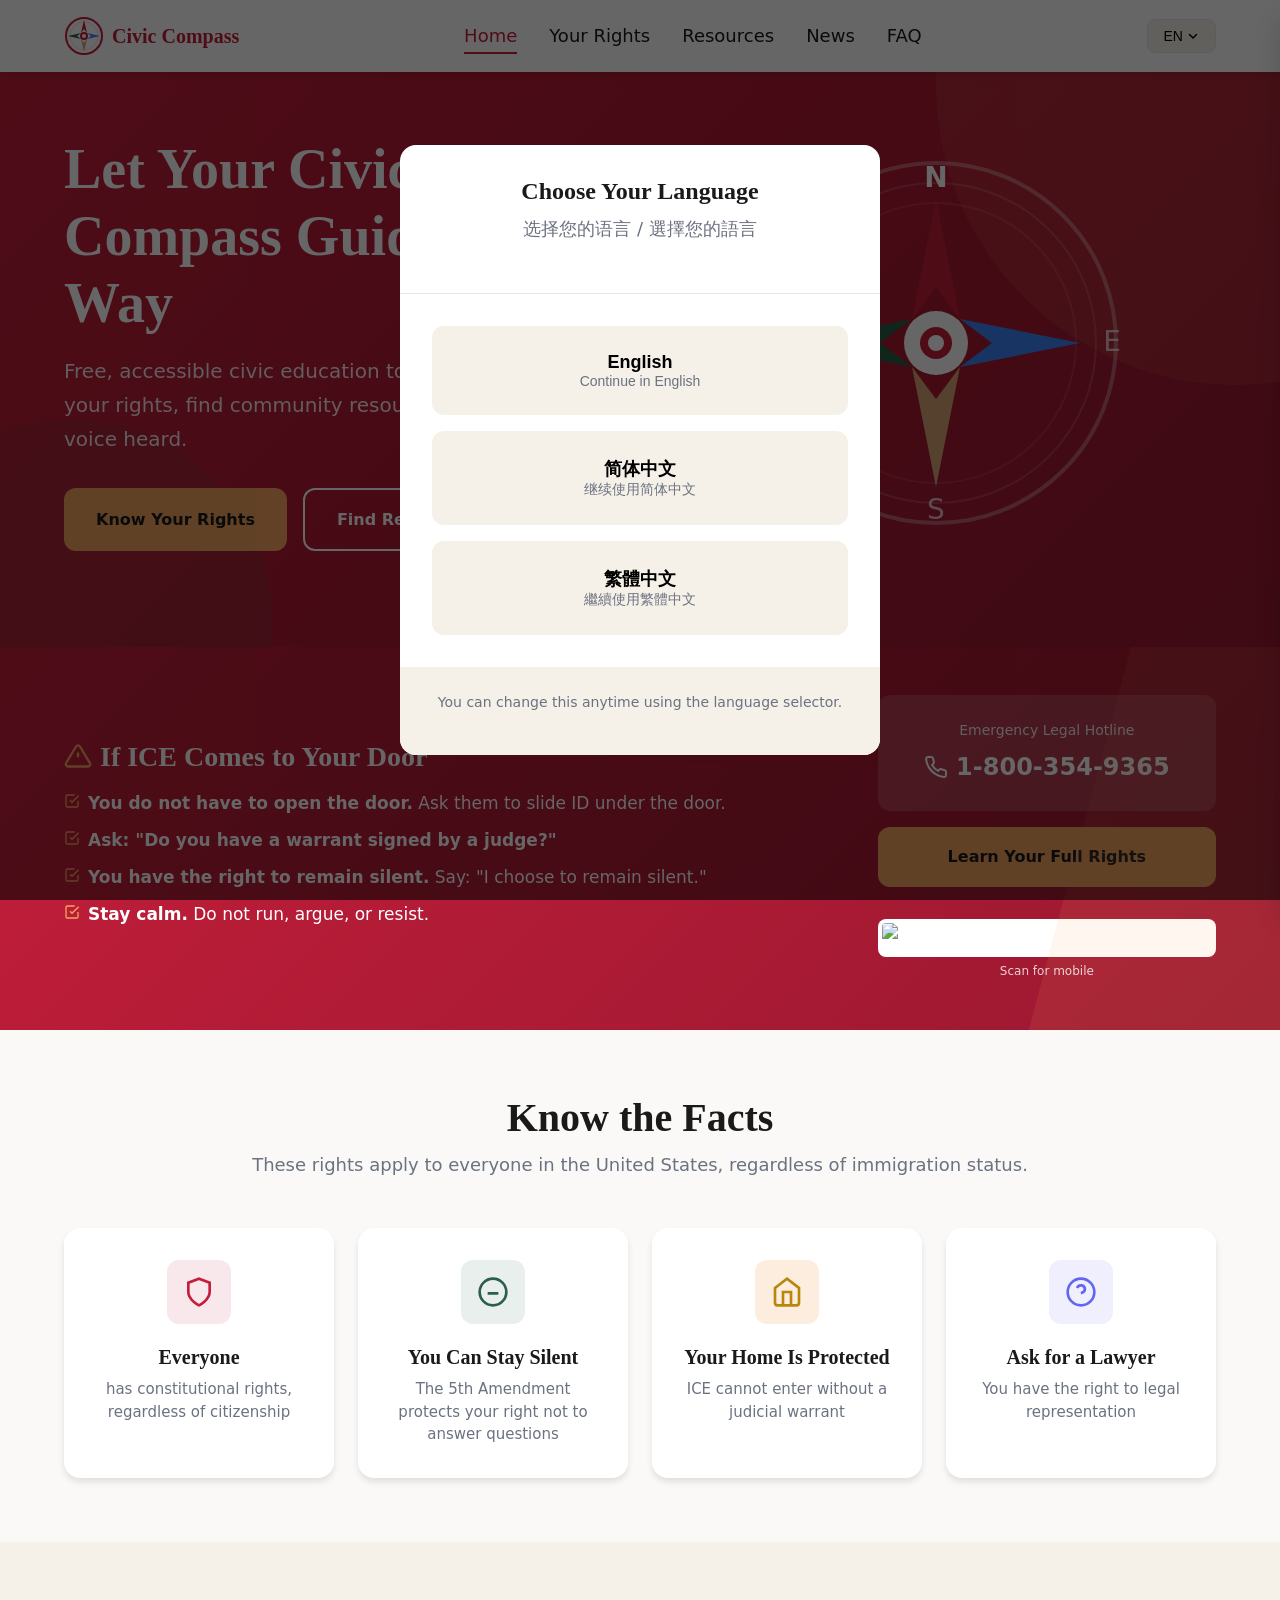
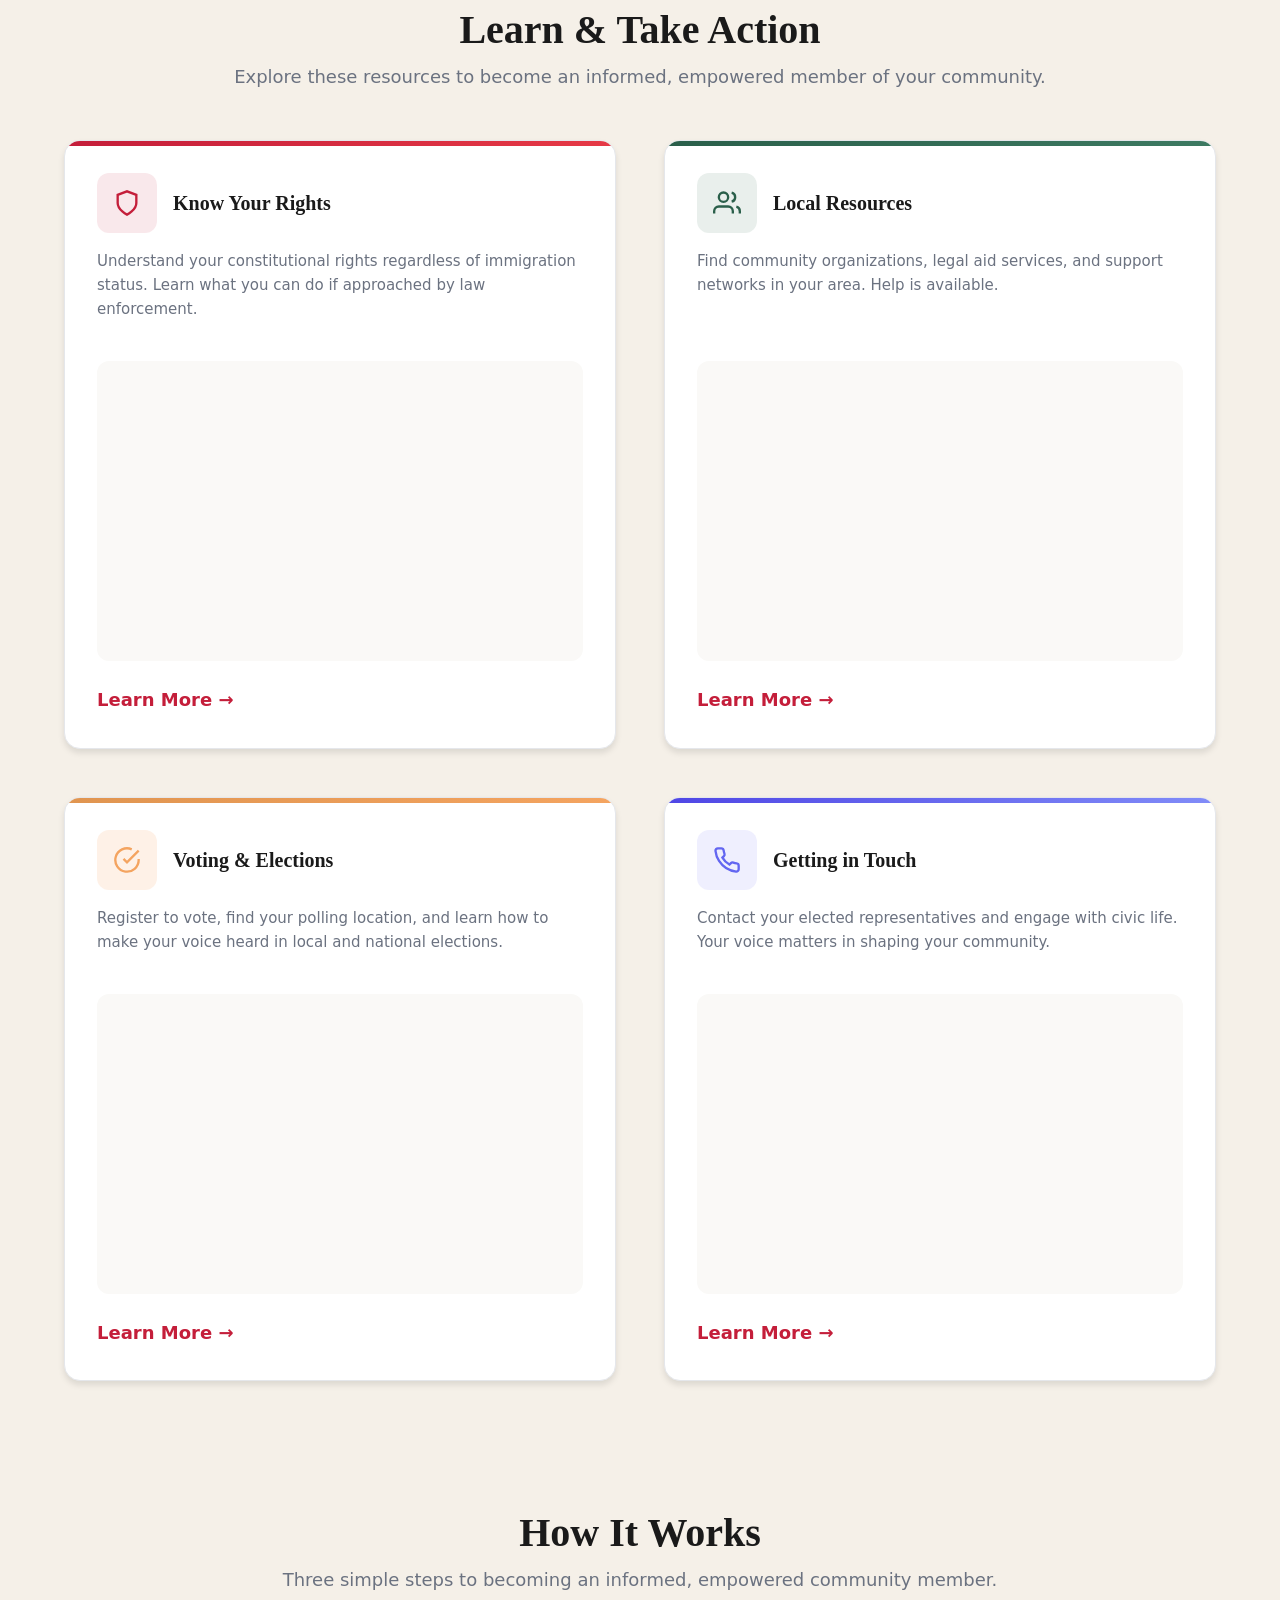
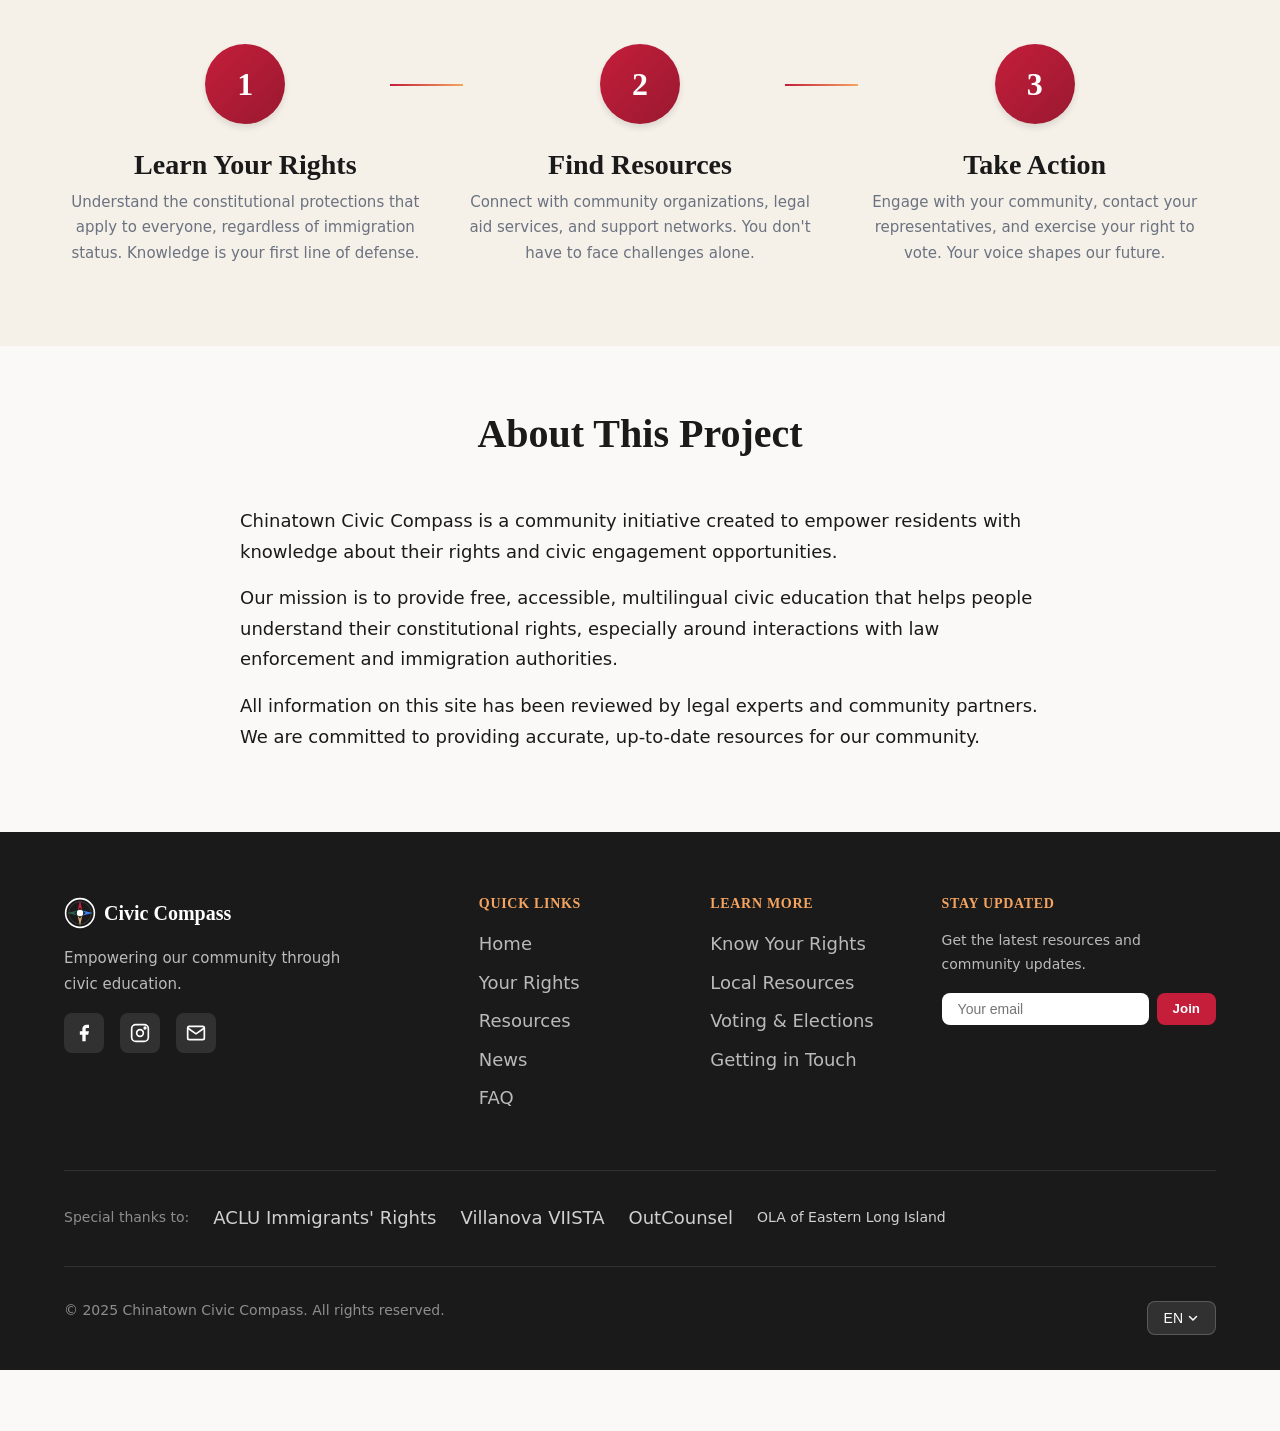
==== commit 985b73a9: "Update Contact module Canva embed on homepage 🤖 Generated with [Claude Code](https://claude.com/clau" ====
--- a/index.html
+++ b/index.html
@@ -9,10 +9,8 @@
   <link rel="stylesheet" href="css/styles.css">
 </head>
 <body>
-  <!-- Skip Link -->
   <a href="#main-content" class="skip-link">Skip to main content</a>
 
-  <!-- Navbar -->
   <nav class="navbar" role="navigation" aria-label="Main navigation">
     <div class="navbar-container">
       <a href="index.html" class="navbar-logo" aria-label="Chinatown Civic Compass Home">
@@ -182,6 +180,11 @@
               </a>
             </div>
             <a href="rights.html" class="btn btn-primary" data-i18n="emergency.cta">Learn Your Full Rights</a>
+            <!-- QR Code for mobile access -->
+            <div class="qr-code-mini" style="margin-top: 1rem; text-align: center;">
+              <img src="https://api.qrserver.com/v1/create-qr-code/?size=80x80&data=https://civiccompassnyc.org/rights.html&bgcolor=ffffff&color=1a1a1a" alt="QR Code to Know Your Rights page" width="80" height="80" style="border-radius: 8px; background: white; padding: 4px;">
+              <div style="font-size: 0.75rem; opacity: 0.8; margin-top: 0.25rem;" data-i18n="qr.scan">Scan for mobile</div>
+            </div>
           </div>
         </div>
       </div>
@@ -274,8 +277,6 @@
               <h3 data-i18n="module.rights.title">Know Your Rights</h3>
             </div>
             <p data-i18n="module.rights.desc">Understand your constitutional rights regardless of immigration status. Learn what you can do if approached by law enforcement.</p>
-            <!-- CANVA EMBED: Replace YOUR_CANVA_EMBED_URL with your Canva presentation embed link -->
-            <!-- To get your embed link: Open Canva > Share > More > Embed > Copy embed code > paste the src URL below -->
             <div class="module-slideshow">
               <iframe loading="lazy" src="https://www.canva.com/design/DAG7NlXSRIk/KPa971RT_SMIBwHguNiC4w/view?embed" frameborder="0" width="100%" height="280" allowfullscreen="true" allow="fullscreen"></iframe>
             </div>
@@ -333,9 +334,9 @@
               <h3 data-i18n="module.contact.title">Getting in Touch</h3>
             </div>
             <p data-i18n="module.contact.desc">Contact your elected representatives and engage with civic life. Your voice matters in shaping your community.</p>
-            <!-- CANVA EMBED: Replace with your Canva presentation embed link -->
+            <!-- CANVA EMBED: Getting in Touch slideshow -->
             <div class="module-slideshow">
-              <iframe loading="lazy" src="https://www.canva.com/design/YOUR_CONTACT_DESIGN_ID/view?embed" frameborder="0" width="100%" height="280" allowfullscreen="true" allow="fullscreen"></iframe>
+              <iframe loading="lazy" src="https://www.canva.com/design/DAG-s7-Jbn4/6bai_-JPs53-Bgg53EdQZw/view?embed" frameborder="0" width="100%" height="280" allowfullscreen="true" allow="fullscreen"></iframe>
             </div>
             <a href="contact.html" class="module-link">Learn More &rarr;</a>
           </div>
@@ -370,64 +371,38 @@
       </div>
     </section>
 
-    <!-- Community Voices Section (Placeholder) -->
+    <!-- Community Voices Section - HIDDEN FOR DEMO (restore later)
     <section class="testimonials" id="testimonials">
       <div class="container">
         <div class="section-header">
           <h2 data-i18n="testimonials.title">Community Voices</h2>
           <p class="section-subtitle" data-i18n="testimonials.subtitle">Hear from members of our community.</p>
         </div>
-        <div class="testimonials-grid">
-          <!-- Placeholder testimonials - Replace with real community stories -->
-          <div class="testimonial-card testimonial-placeholder">
-            <p class="testimonial-quote">[Community member quote will go here]</p>
-            <div class="testimonial-author">
-              <div class="testimonial-avatar">?</div>
-              <div class="testimonial-info">
-                <strong>[Name]</strong>
-                <span>[Role/Location]</span>
-              </div>
-            </div>
-          </div>
-          <div class="testimonial-card testimonial-placeholder">
-            <p class="testimonial-quote">[Community member quote will go here]</p>
-            <div class="testimonial-author">
-              <div class="testimonial-avatar">?</div>
-              <div class="testimonial-info">
-                <strong>[Name]</strong>
-                <span>[Role/Location]</span>
-              </div>
-            </div>
-          </div>
-          <div class="testimonial-card testimonial-placeholder">
-            <p class="testimonial-quote">[Community member quote will go here]</p>
-            <div class="testimonial-author">
-              <div class="testimonial-avatar">?</div>
-              <div class="testimonial-info">
-                <strong>[Name]</strong>
-                <span>[Role/Location]</span>
-              </div>
-            </div>
-          </div>
-        </div>
-      </div>
-    </section>
-
-    <!-- About Section -->
+        <div class="testimonials-grid" style="justify-content: center;">
+          <div class="testimonial-card" style="text-align: center; padding: 3rem;">
+            <p class="testimonial-quote" style="font-size: 1.5rem; color: #ffffff;">Coming Soon</p>
+            <p style="color: #ffffff; margin-top: 1rem;">We're collecting stories from our community. Check back soon!</p>
+          </div>
+        </div>
+      </div>
+    </section>
+    -->
+
     <section class="section" id="about">
       <div class="container">
         <div class="content-container">
           <div class="section-header">
             <h2 data-i18n="about.title">About This Project</h2>
           </div>
-          <p data-i18n="about.p1">The Chinatown Civic Compass is a community initiative created to empower residents with knowledge about their rights and civic engagement opportunities.</p>
+          <p data-i18n="about.p1">Chinatown Civic Compass is a community initiative created to empower residents with knowledge about their rights and civic engagement opportunities.</p>
           <p data-i18n="about.p2">Our mission is to provide free, accessible, multilingual civic education that helps people understand their constitutional rights, especially around interactions with law enforcement and immigration authorities.</p>
           <p data-i18n="about.p3">All information on this site has been reviewed by legal experts and community partners. We are committed to providing accurate, up-to-date resources for our community.</p>
         </div>
       </div>
     </section>
 
-    <!-- Partners Section -->
+    <!-- Partners Section - HIDDEN FOR DEMO (restore later) -->
+    <!--
     <section class="section section-alt" id="partners">
       <div class="container">
         <div class="section-header">
@@ -442,13 +417,12 @@
         </div>
       </div>
     </section>
+    -->
   </main>
 
-  <!-- Footer -->
   <footer class="footer">
     <div class="container">
       <div class="footer-grid">
-        <!-- Brand -->
         <div class="footer-brand">
           <div class="footer-logo">
             <svg viewBox="0 0 40 40" width="32" height="32" fill="none" xmlns="http://www.w3.org/2000/svg" aria-hidden="true">
@@ -468,7 +442,7 @@
             <a href="#" aria-label="Facebook">
               <svg width="20" height="20" viewBox="0 0 24 24" fill="currentColor"><path d="M18 2h-3a5 5 0 0 0-5 5v3H7v4h3v8h4v-8h3l1-4h-4V7a1 1 0 0 1 1-1h3z"/></svg>
             </a>
-            <a href="#" aria-label="Instagram">
+            <a href="https://www.instagram.com/civiccompassnyc" target="_blank" rel="noopener noreferrer" aria-label="Instagram">
               <svg width="20" height="20" viewBox="0 0 24 24" fill="none" stroke="currentColor" stroke-width="2"><rect x="2" y="2" width="20" height="20" rx="5"/><circle cx="12" cy="12" r="4"/><circle cx="18" cy="6" r="1" fill="currentColor"/></svg>
             </a>
             <a href="#" aria-label="Email">
@@ -489,7 +463,6 @@
           </ul>
         </div>
 
-        <!-- Modules -->
         <div>
           <h4 class="footer-heading" data-i18n="footer.modules">Learn More</h4>
           <ul class="footer-links">
@@ -500,7 +473,6 @@
           </ul>
         </div>
 
-        <!-- Newsletter -->
         <div>
           <h4 class="footer-heading" data-i18n="footer.newsletter">Stay Updated</h4>
           <p style="font-size: 0.875rem; color: rgba(255,255,255,0.7); margin-bottom: 1rem;" data-i18n="footer.newsletter.desc">Get the latest resources and community updates.</p>
@@ -511,15 +483,14 @@
         </div>
       </div>
 
-      <!-- Partners -->
       <div class="footer-partners">
-        <span data-i18n="footer.partners">In partnership with:</span>
-        <span>[ACLU]</span>
-        <span>[OLA of Eastern Long Island]</span>
-        <span>[Museum of Chinese in America]</span>
-      </div>
-
-      <!-- Bottom -->
+        <span data-i18n="footer.partners">Special thanks to:</span>
+        <a href="https://www.aclu.org/issues/immigrants-rights" target="_blank" rel="noopener noreferrer" style="color: rgba(255,255,255,0.8);">ACLU Immigrants' Rights</a>
+        <a href="https://www1.villanova.edu/university/law/academics/viista.html" target="_blank" rel="noopener noreferrer" style="color: rgba(255,255,255,0.8);">Villanova VIISTA</a>
+        <a href="https://outcounsel.com" target="_blank" rel="noopener noreferrer" style="color: rgba(255,255,255,0.8);">OutCounsel</a>
+        <span style="color: rgba(255,255,255,0.8);">OLA of Eastern Long Island</span>
+      </div>
+
       <div class="footer-bottom">
         <p>&copy; 2025 Chinatown Civic Compass. <span data-i18n="footer.rights">All rights reserved.</span></p>
         <div class="language-selector">
@@ -574,7 +545,6 @@
     </div>
   </div>
 
-  <!-- Glossary Side Panel -->
   <div class="glossary-overlay" id="glossary-overlay" aria-hidden="true"></div>
   <aside class="glossary-panel" id="glossary-panel" aria-hidden="true">
     <div class="glossary-panel-header">
@@ -598,4 +568,4 @@
   <script src="js/progress.js"></script>
   <script src="js/glossary.js"></script>
 </body>
-</html>
+</html>
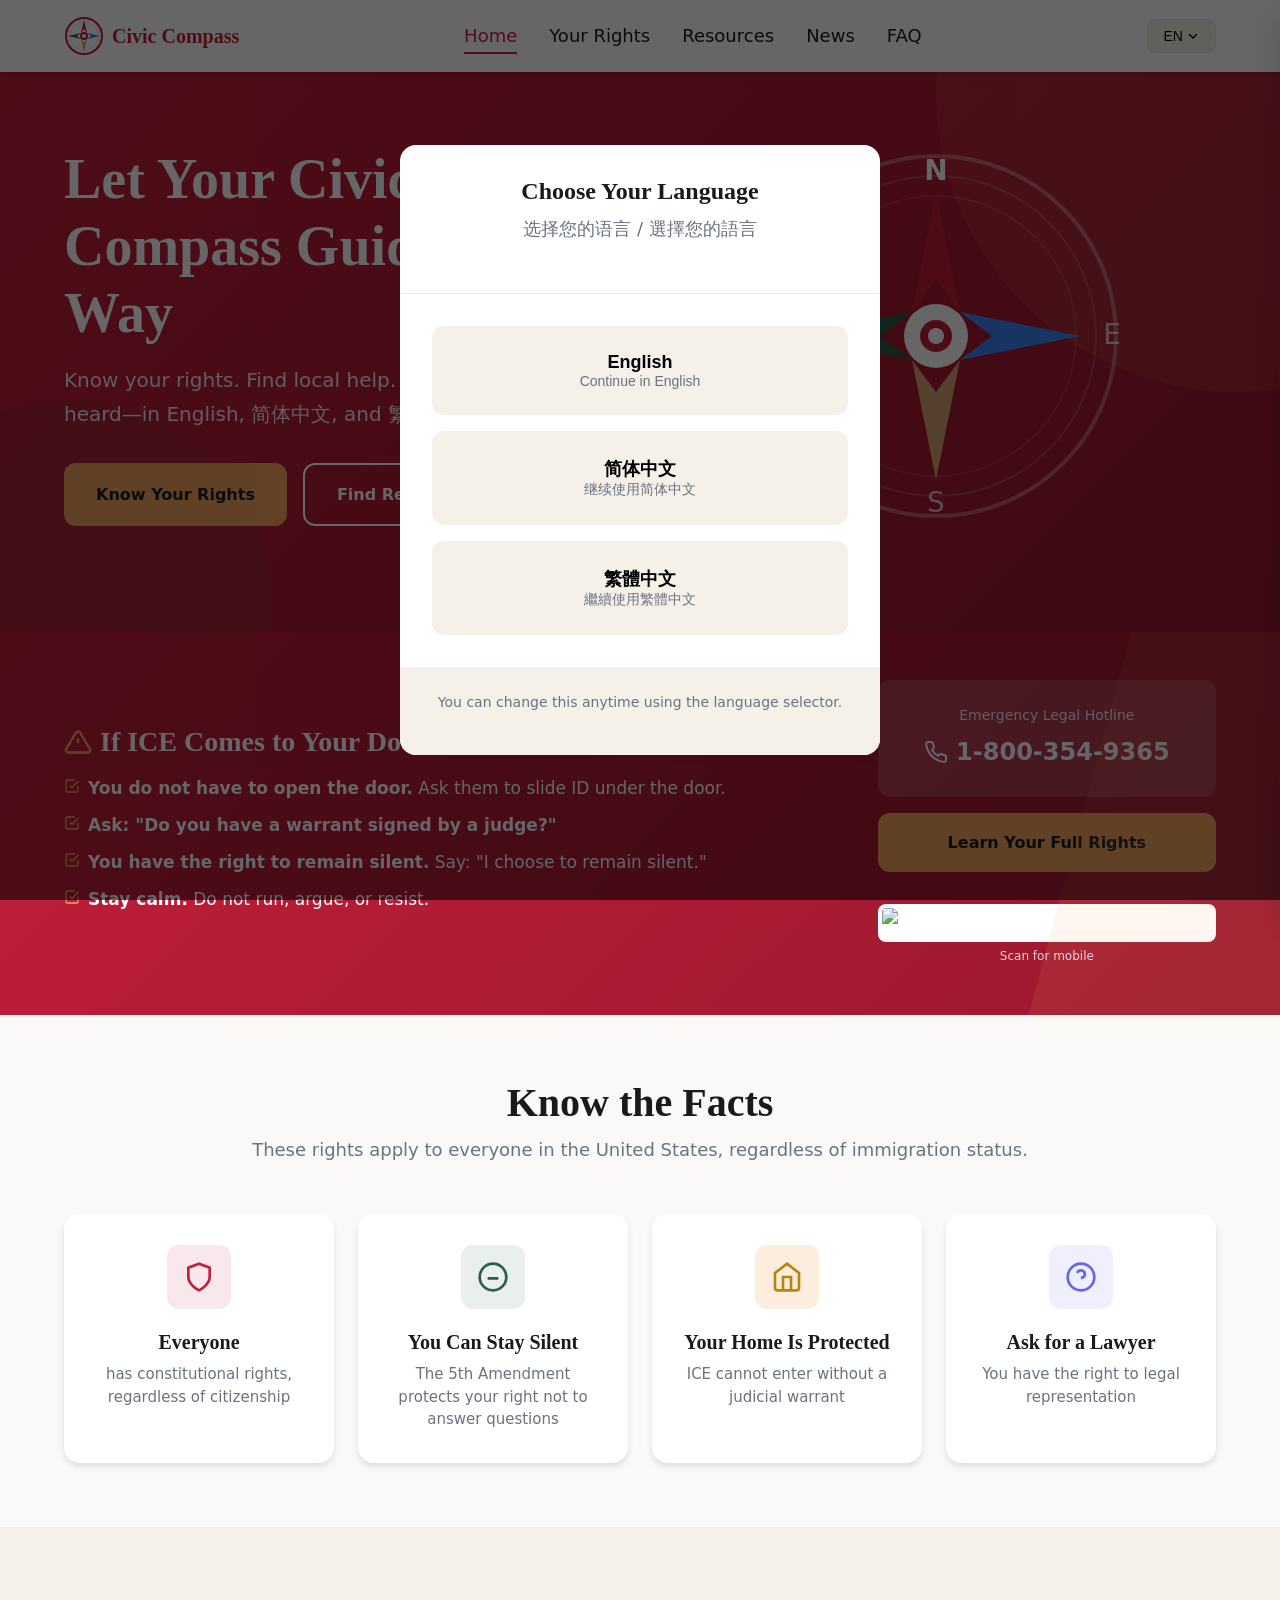
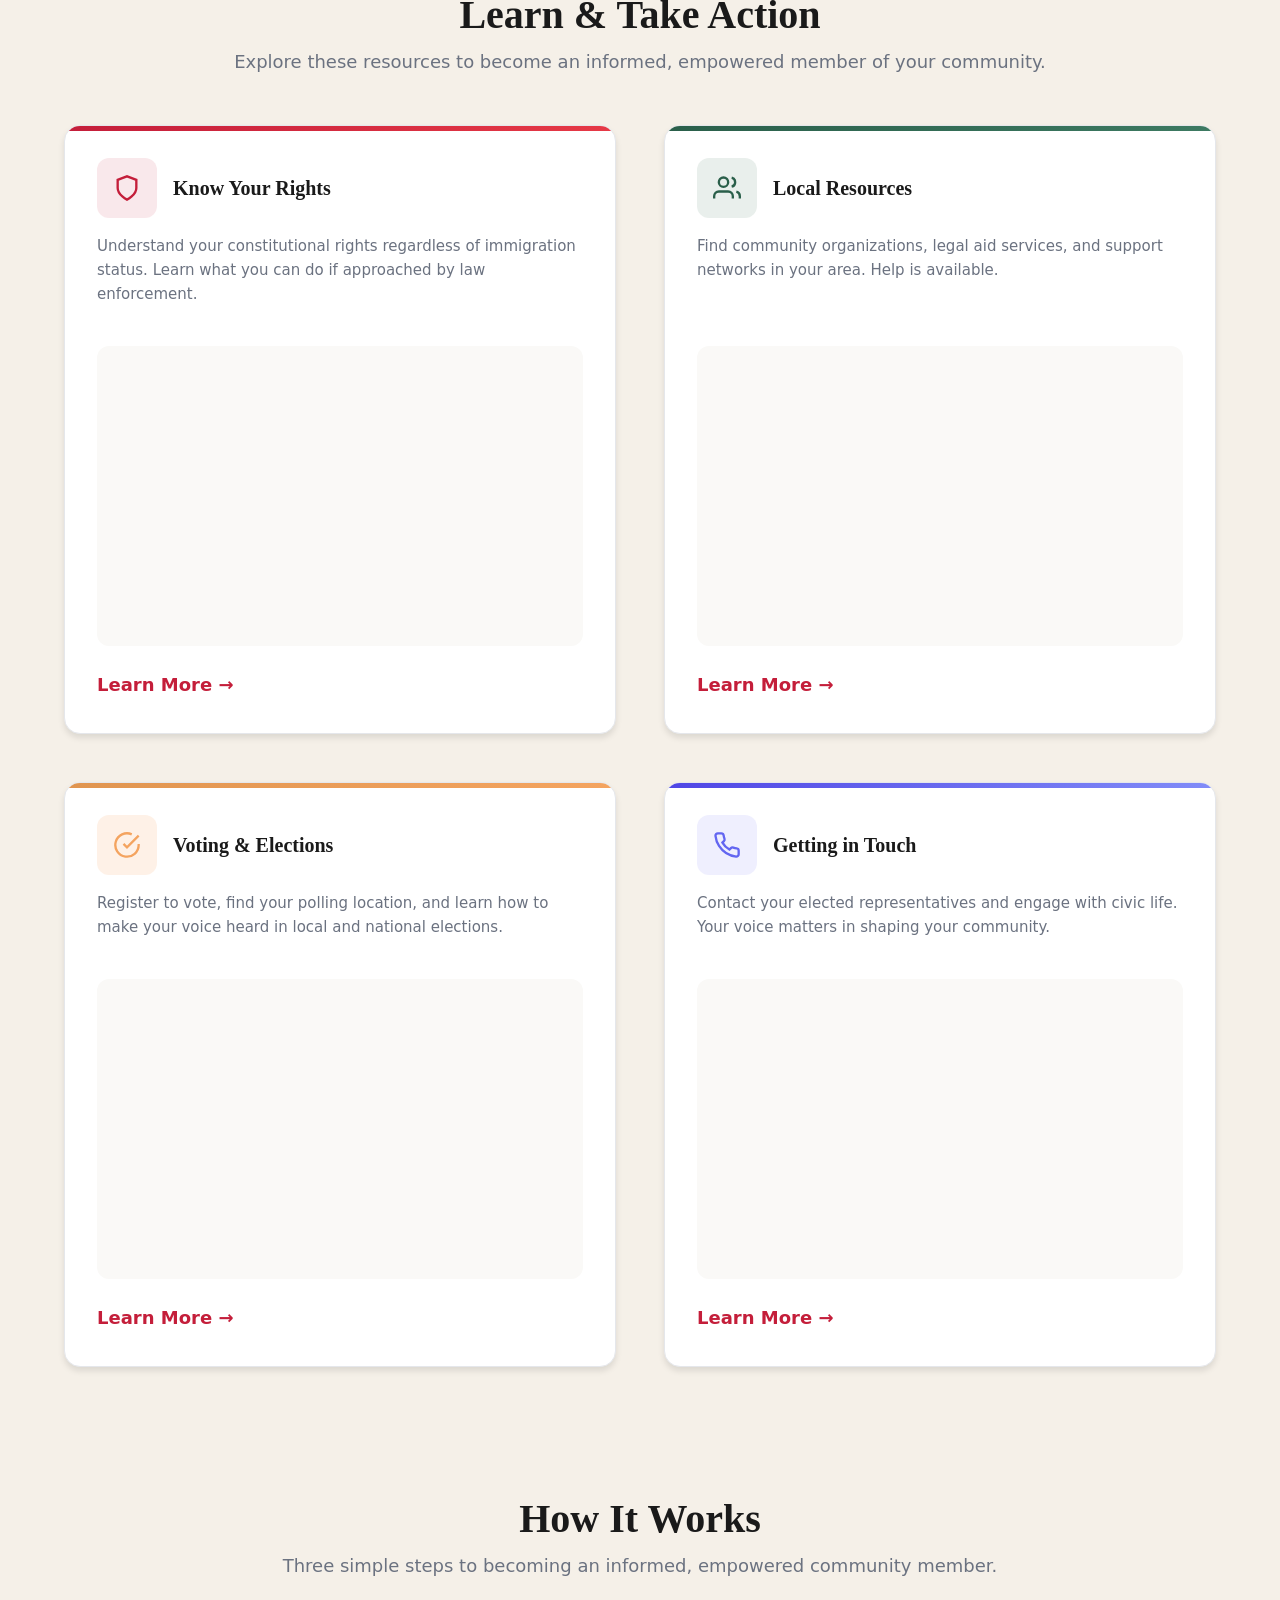
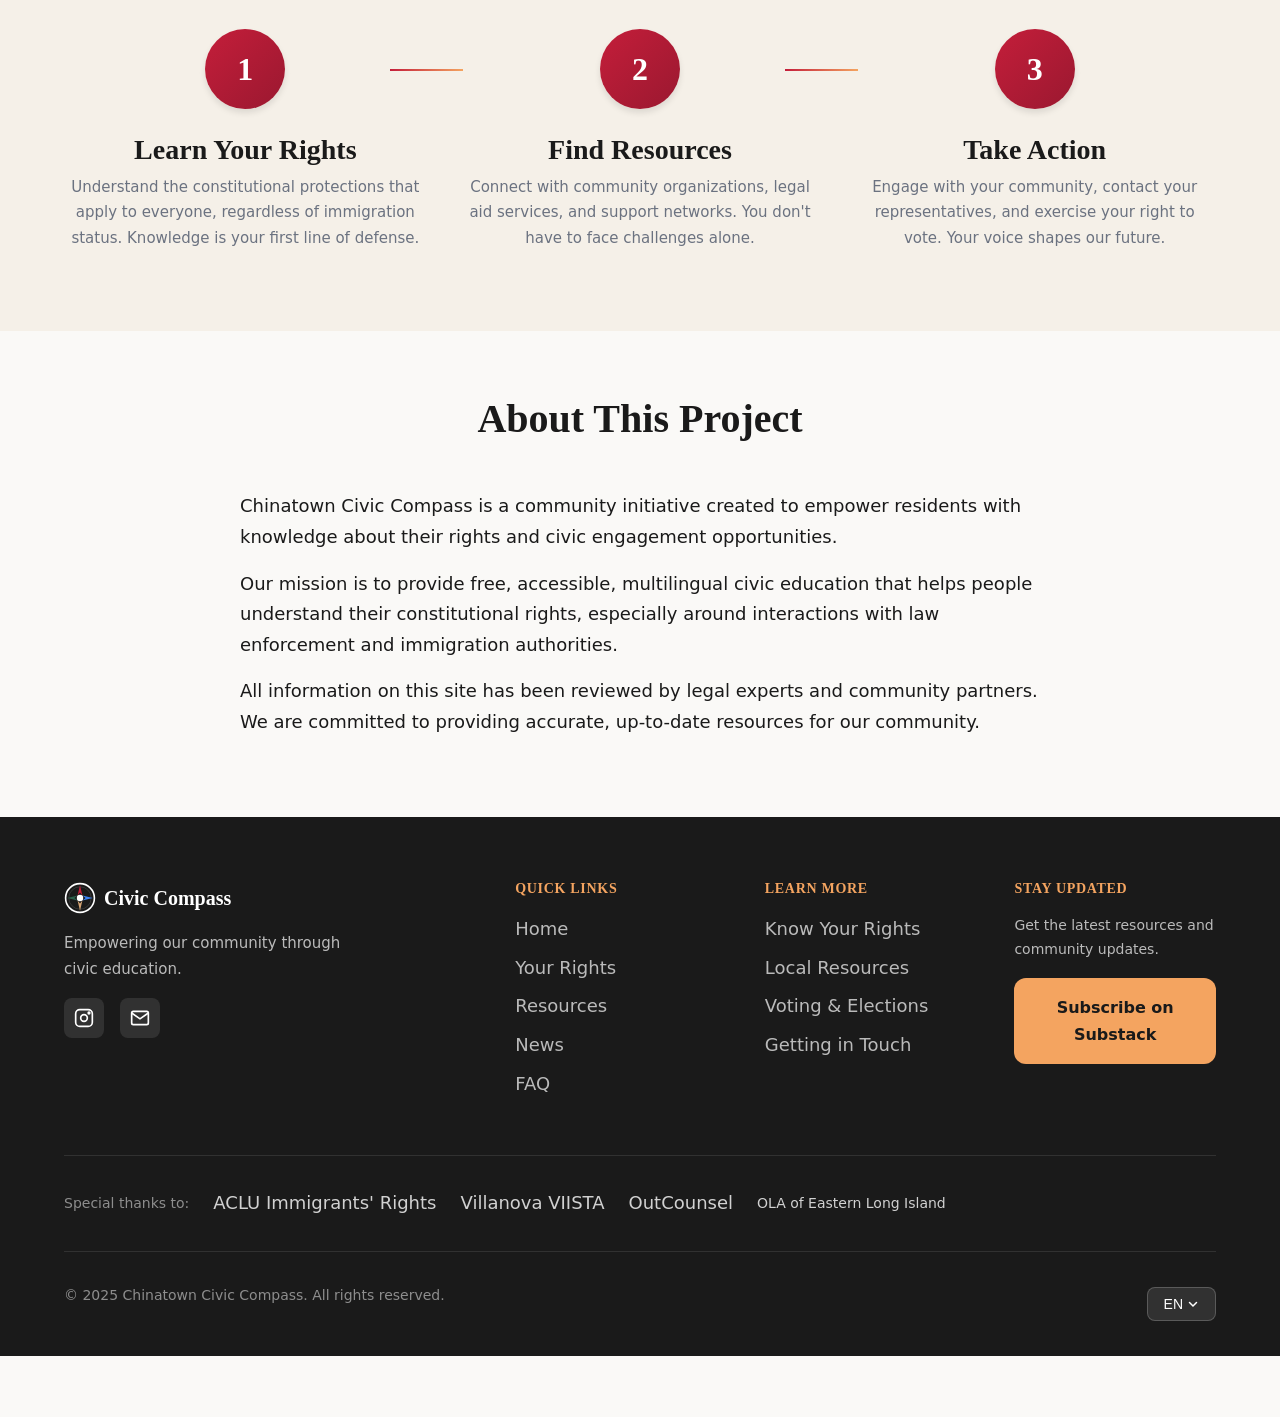
==== commit f5057a30: "Update hero tagline to be more specific and highlight trilingual support New tagline: "Know your rig" ====
--- a/index.html
+++ b/index.html
@@ -87,7 +87,7 @@
         <div class="hero-content">
           <div class="hero-text">
             <h1 data-i18n="hero.title">Let Your Civic Compass Guide the Way</h1>
-            <p class="hero-tagline" data-i18n="hero.tagline">Free, accessible civic education to help you understand your rights, find community resources, and make your voice heard.</p>
+            <p class="hero-tagline" data-i18n="hero.tagline">Know your rights. Find local help. Make your voice heard—in English, 简体中文, and 繁體中文.</p>
             <div class="hero-cta">
               <a href="rights.html" class="btn btn-primary" data-i18n="hero.cta.rights">Know Your Rights</a>
               <a href="resources.html" class="btn btn-outline" data-i18n="hero.cta.resources">Find Resources</a>
@@ -439,13 +439,10 @@
           </div>
           <p data-i18n="footer.tagline">Empowering our community through civic education.</p>
           <div class="footer-social">
-            <a href="#" aria-label="Facebook">
-              <svg width="20" height="20" viewBox="0 0 24 24" fill="currentColor"><path d="M18 2h-3a5 5 0 0 0-5 5v3H7v4h3v8h4v-8h3l1-4h-4V7a1 1 0 0 1 1-1h3z"/></svg>
-            </a>
             <a href="https://www.instagram.com/civiccompassnyc" target="_blank" rel="noopener noreferrer" aria-label="Instagram">
               <svg width="20" height="20" viewBox="0 0 24 24" fill="none" stroke="currentColor" stroke-width="2"><rect x="2" y="2" width="20" height="20" rx="5"/><circle cx="12" cy="12" r="4"/><circle cx="18" cy="6" r="1" fill="currentColor"/></svg>
             </a>
-            <a href="#" aria-label="Email">
+            <a href="mailto:chinatownciviccompass@gmail.com" aria-label="Email">
               <svg width="20" height="20" viewBox="0 0 24 24" fill="none" stroke="currentColor" stroke-width="2"><path d="M4 4h16c1.1 0 2 .9 2 2v12c0 1.1-.9 2-2 2H4c-1.1 0-2-.9-2-2V6c0-1.1.9-2 2-2z"/><polyline points="22,6 12,13 2,6"/></svg>
             </a>
           </div>
@@ -476,10 +473,7 @@
         <div>
           <h4 class="footer-heading" data-i18n="footer.newsletter">Stay Updated</h4>
           <p style="font-size: 0.875rem; color: rgba(255,255,255,0.7); margin-bottom: 1rem;" data-i18n="footer.newsletter.desc">Get the latest resources and community updates.</p>
-          <form class="newsletter-form" action="#" method="POST">
-            <input type="email" class="newsletter-input" placeholder="Your email" aria-label="Email address" required>
-            <button type="submit" class="newsletter-btn" data-i18n="footer.newsletter.btn">Join</button>
-          </form>
+          <a href="https://civiccompass.substack.com" target="_blank" rel="noopener noreferrer" class="btn btn-primary" style="width: 100%; text-align: center;" data-i18n="footer.newsletter.btn">Subscribe on Substack</a>
         </div>
       </div>
 
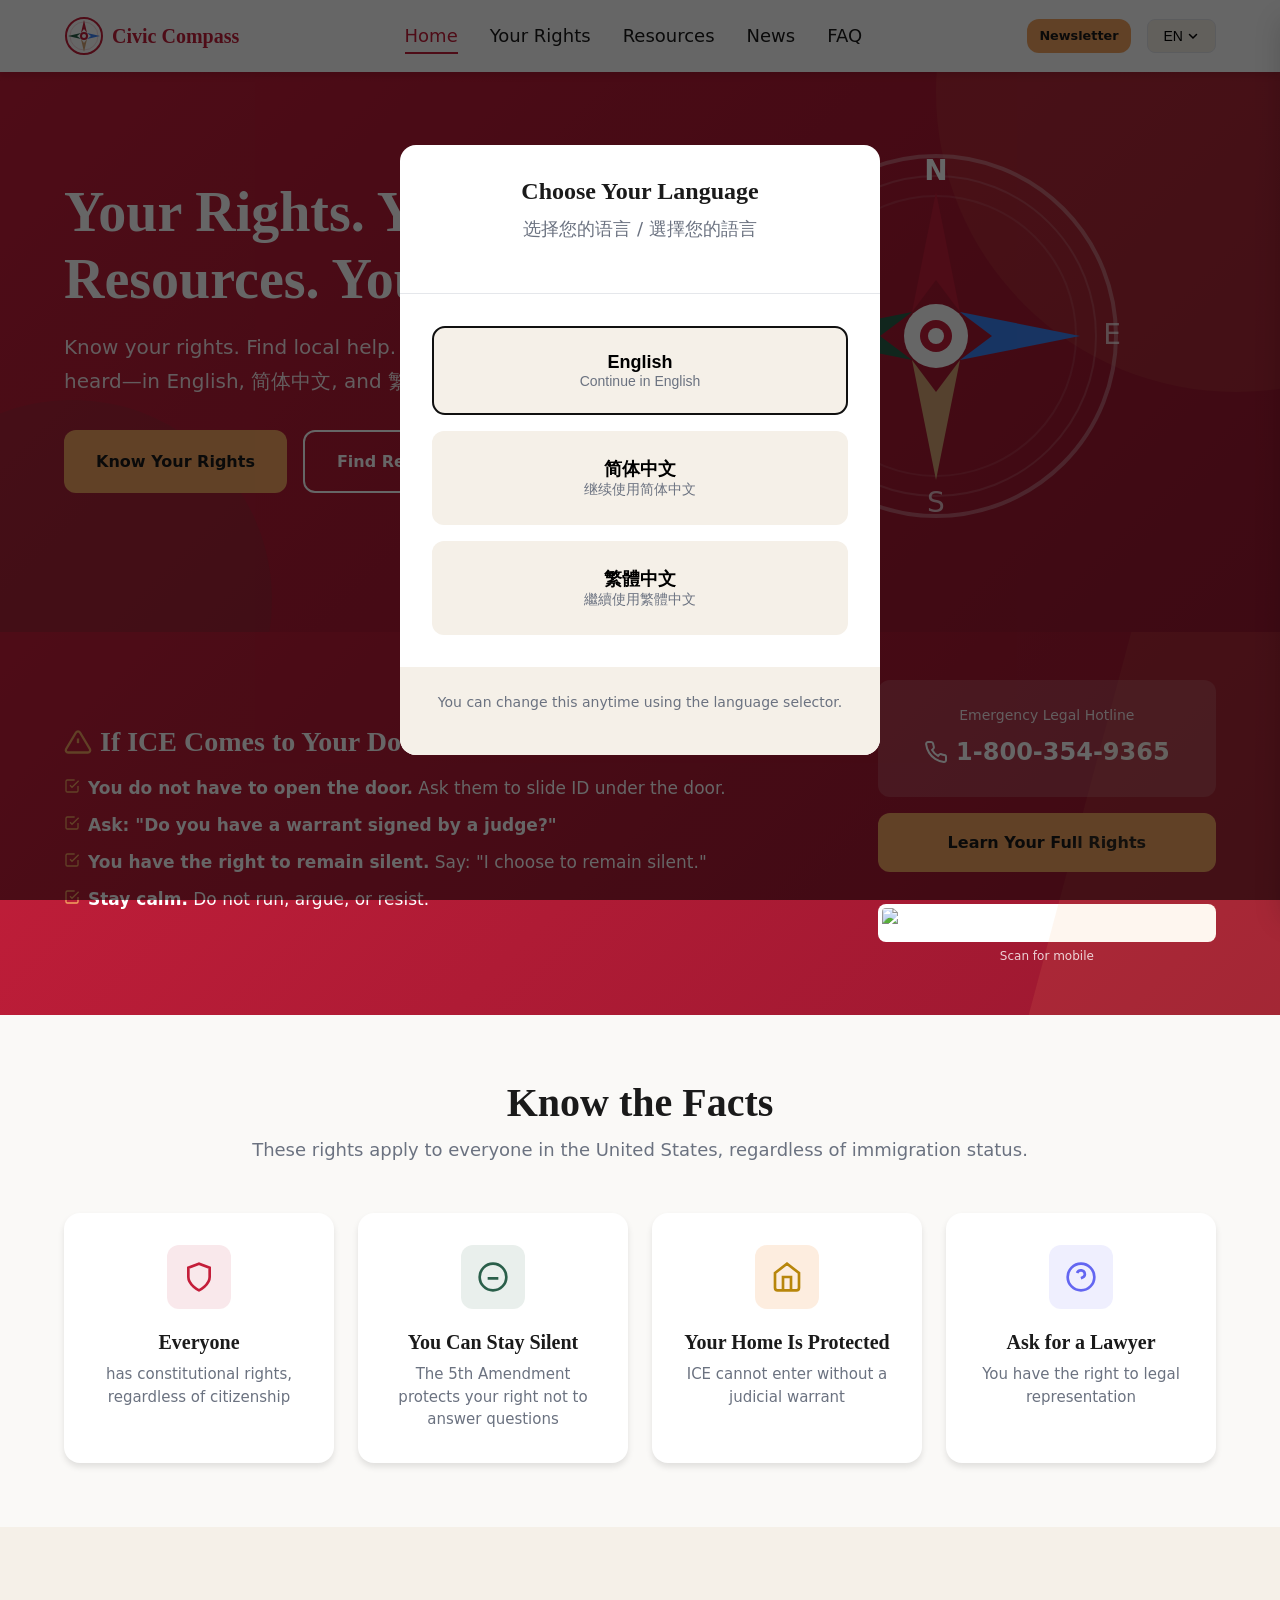
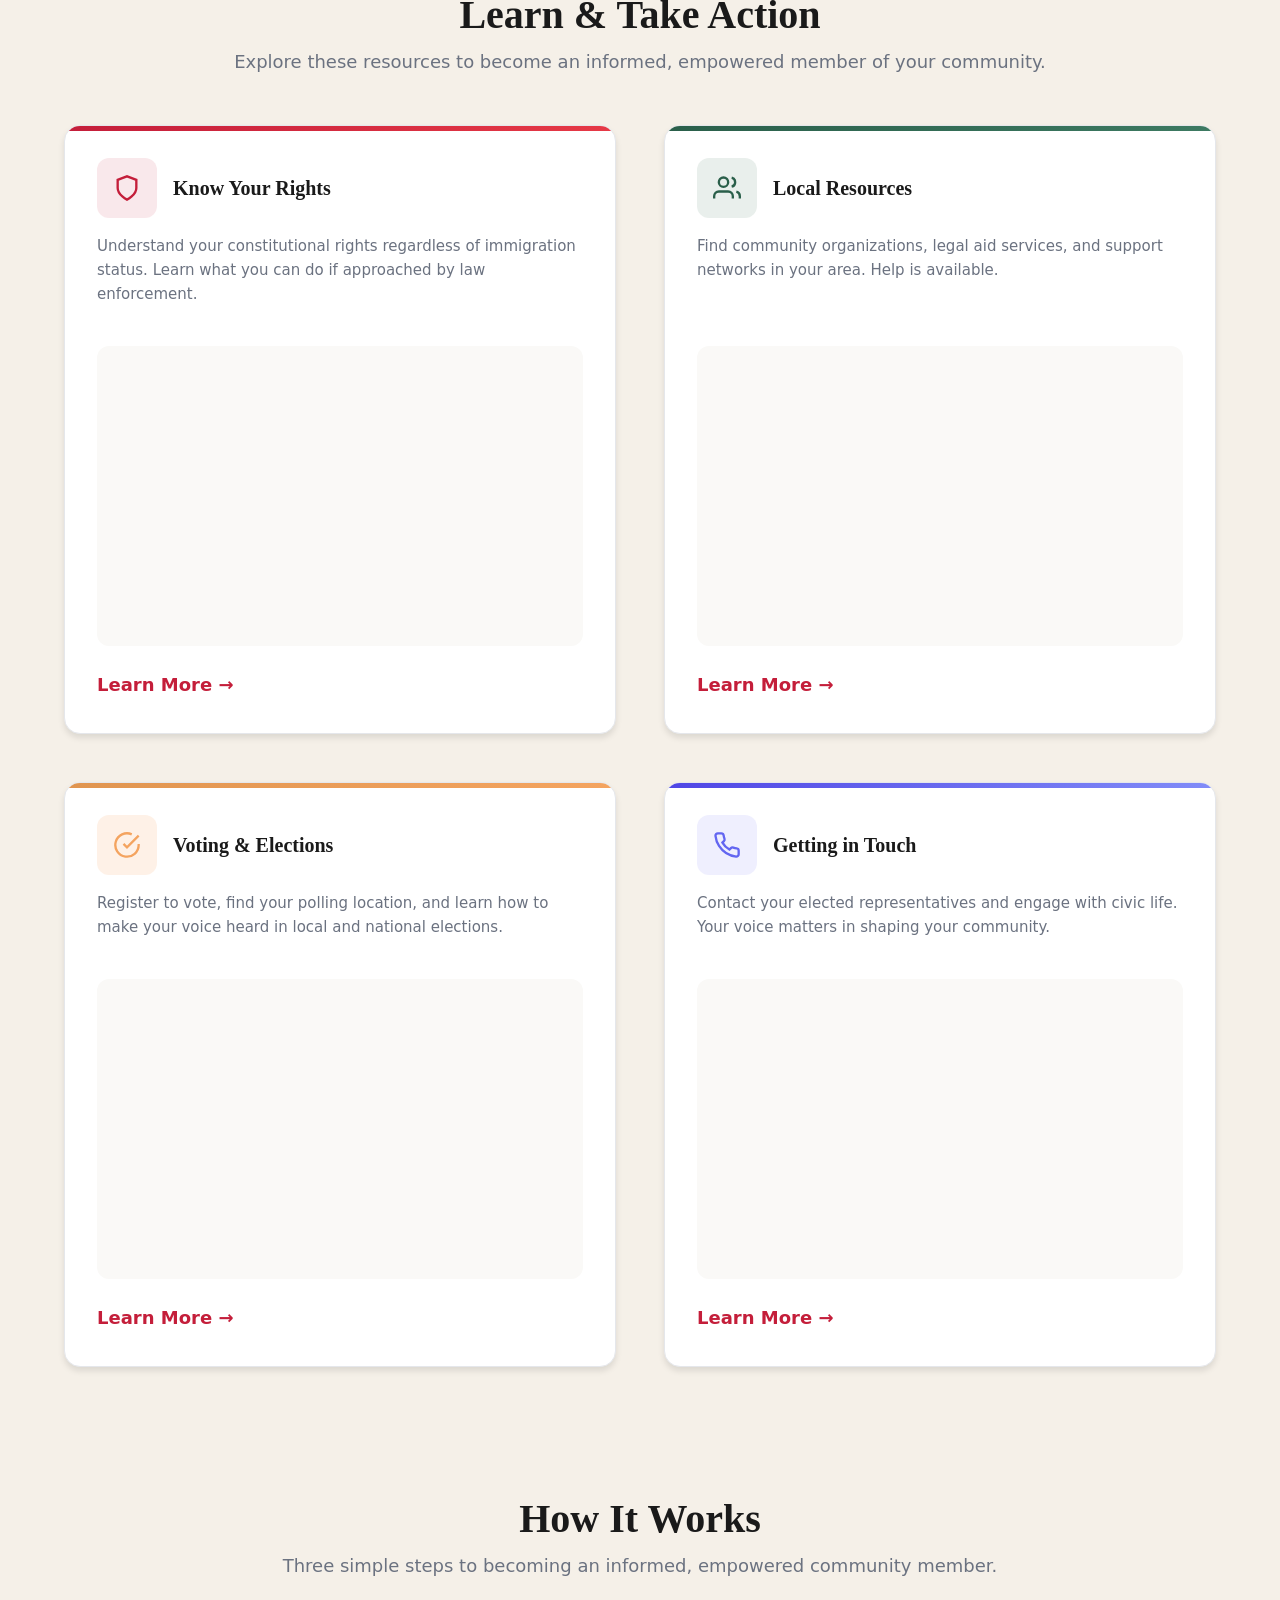
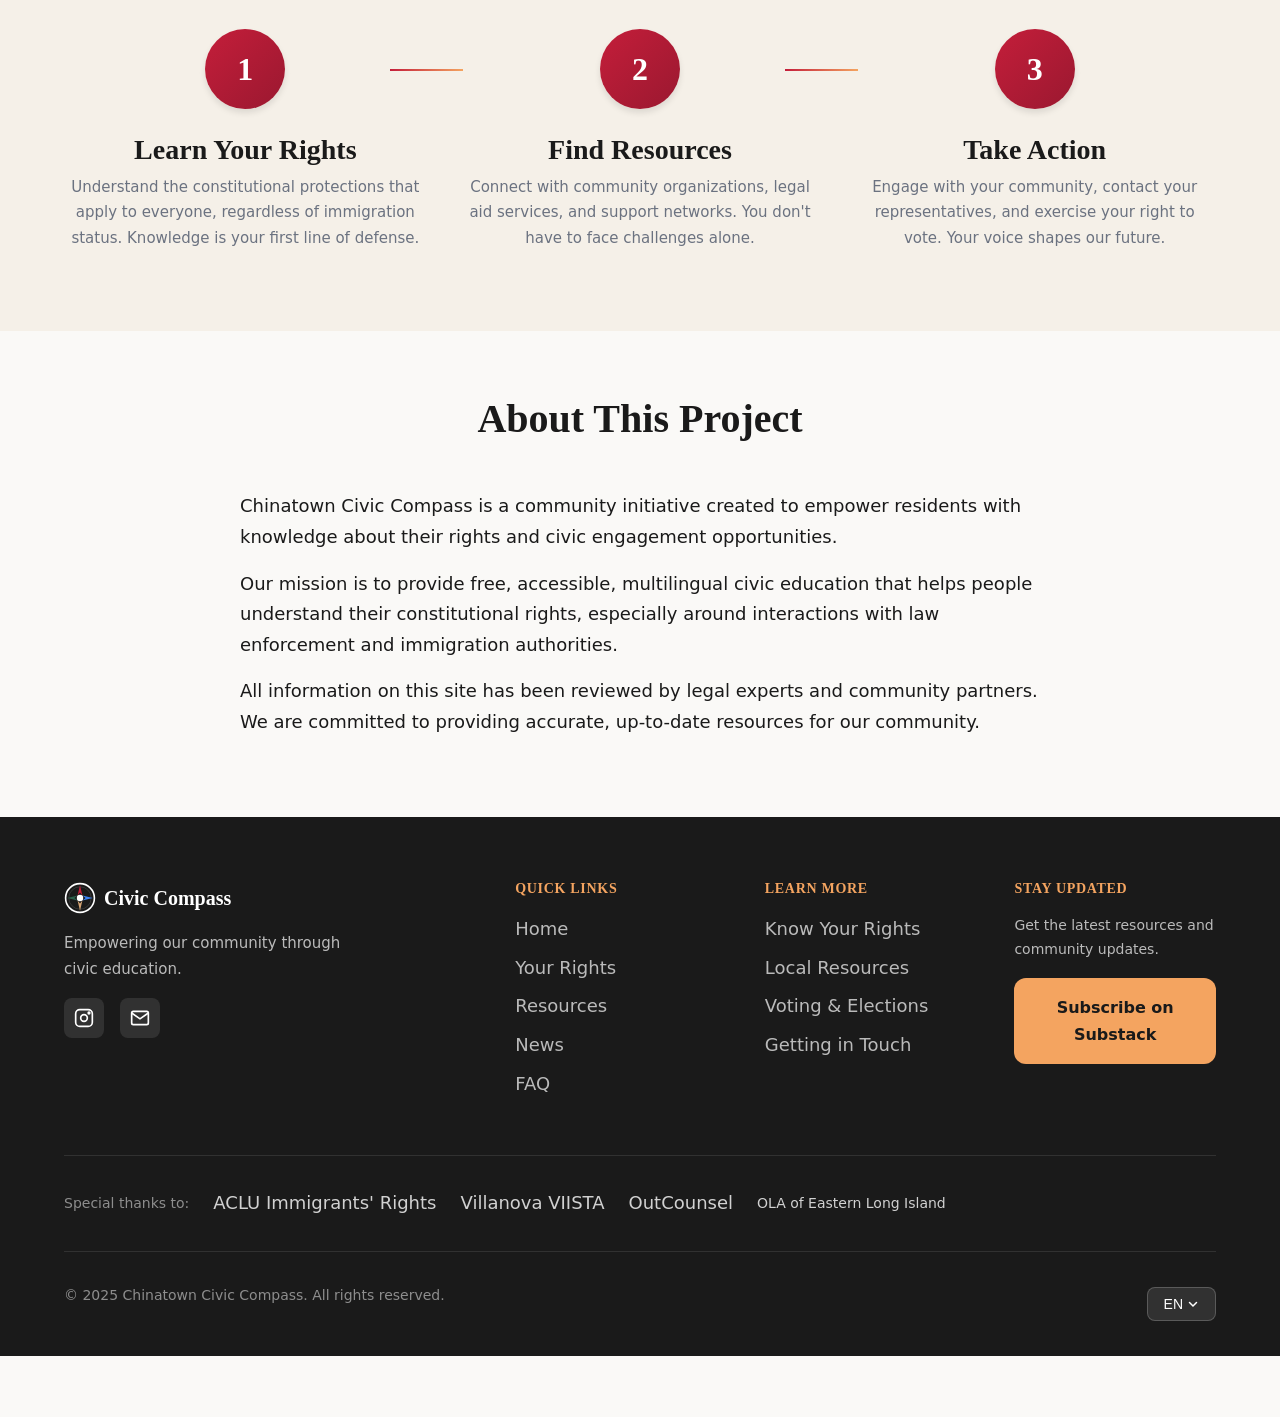
==== commit 3a5b3c34: "Add Newsletter button to navbar (links to Substack) - Added to all 7 pages - Easy to comment out if " ====
--- a/index.html
+++ b/index.html
@@ -43,6 +43,9 @@
       </ul>
 
       <div class="navbar-actions">
+        <!-- Newsletter Button - comment out if doesn't fit -->
+        <a href="https://civiccompass.substack.com" target="_blank" rel="noopener noreferrer" class="btn btn-primary btn-sm" style="padding: 0.4rem 0.75rem; font-size: 0.8rem;" data-i18n="nav.newsletter">Newsletter</a>
+
         <div class="language-selector">
           <button class="language-btn" aria-expanded="false" aria-haspopup="true">
             <span data-i18n="lang.current">EN</span>
@@ -86,7 +89,7 @@
       <div class="container">
         <div class="hero-content">
           <div class="hero-text">
-            <h1 data-i18n="hero.title">Let Your Civic Compass Guide the Way</h1>
+            <h1 data-i18n="hero.title">Your Rights. Your Resources. Your Voice.</h1>
             <p class="hero-tagline" data-i18n="hero.tagline">Know your rights. Find local help. Make your voice heard—in English, 简体中文, and 繁體中文.</p>
             <div class="hero-cta">
               <a href="rights.html" class="btn btn-primary" data-i18n="hero.cta.rights">Know Your Rights</a>
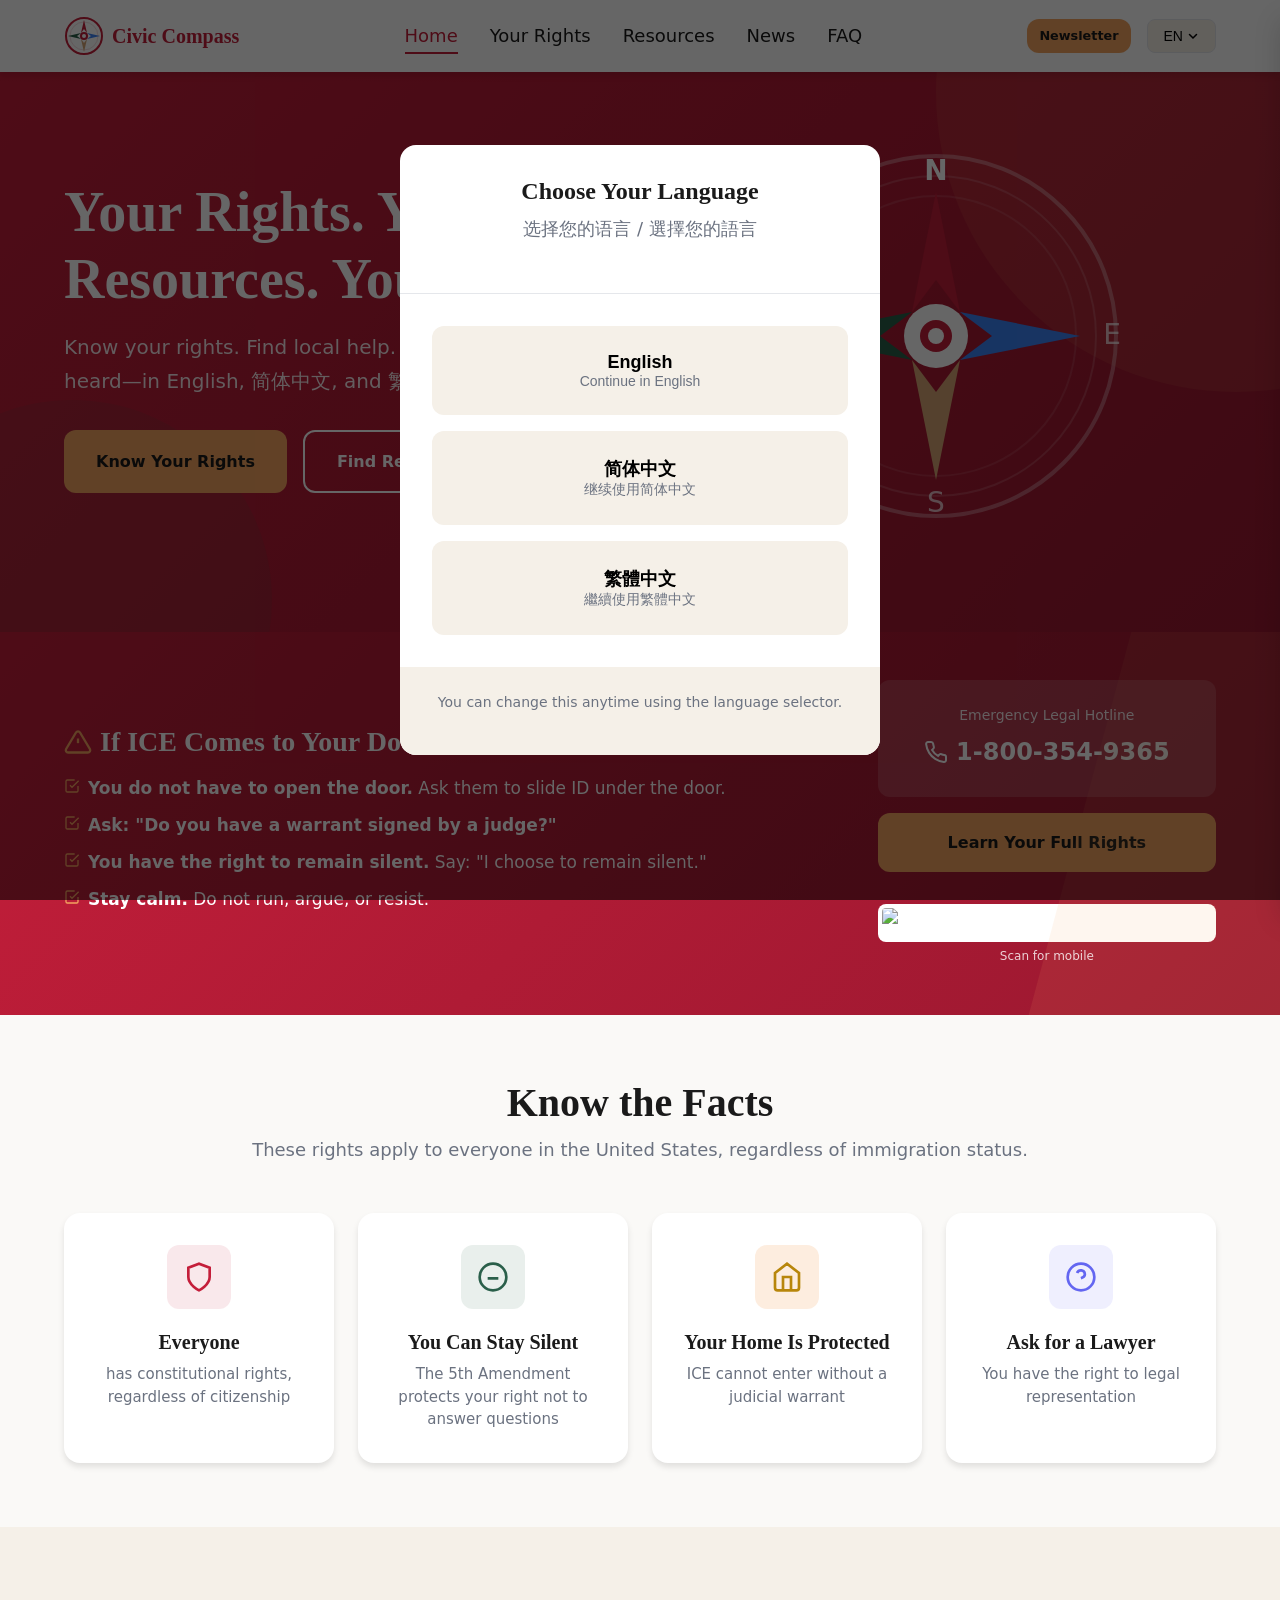
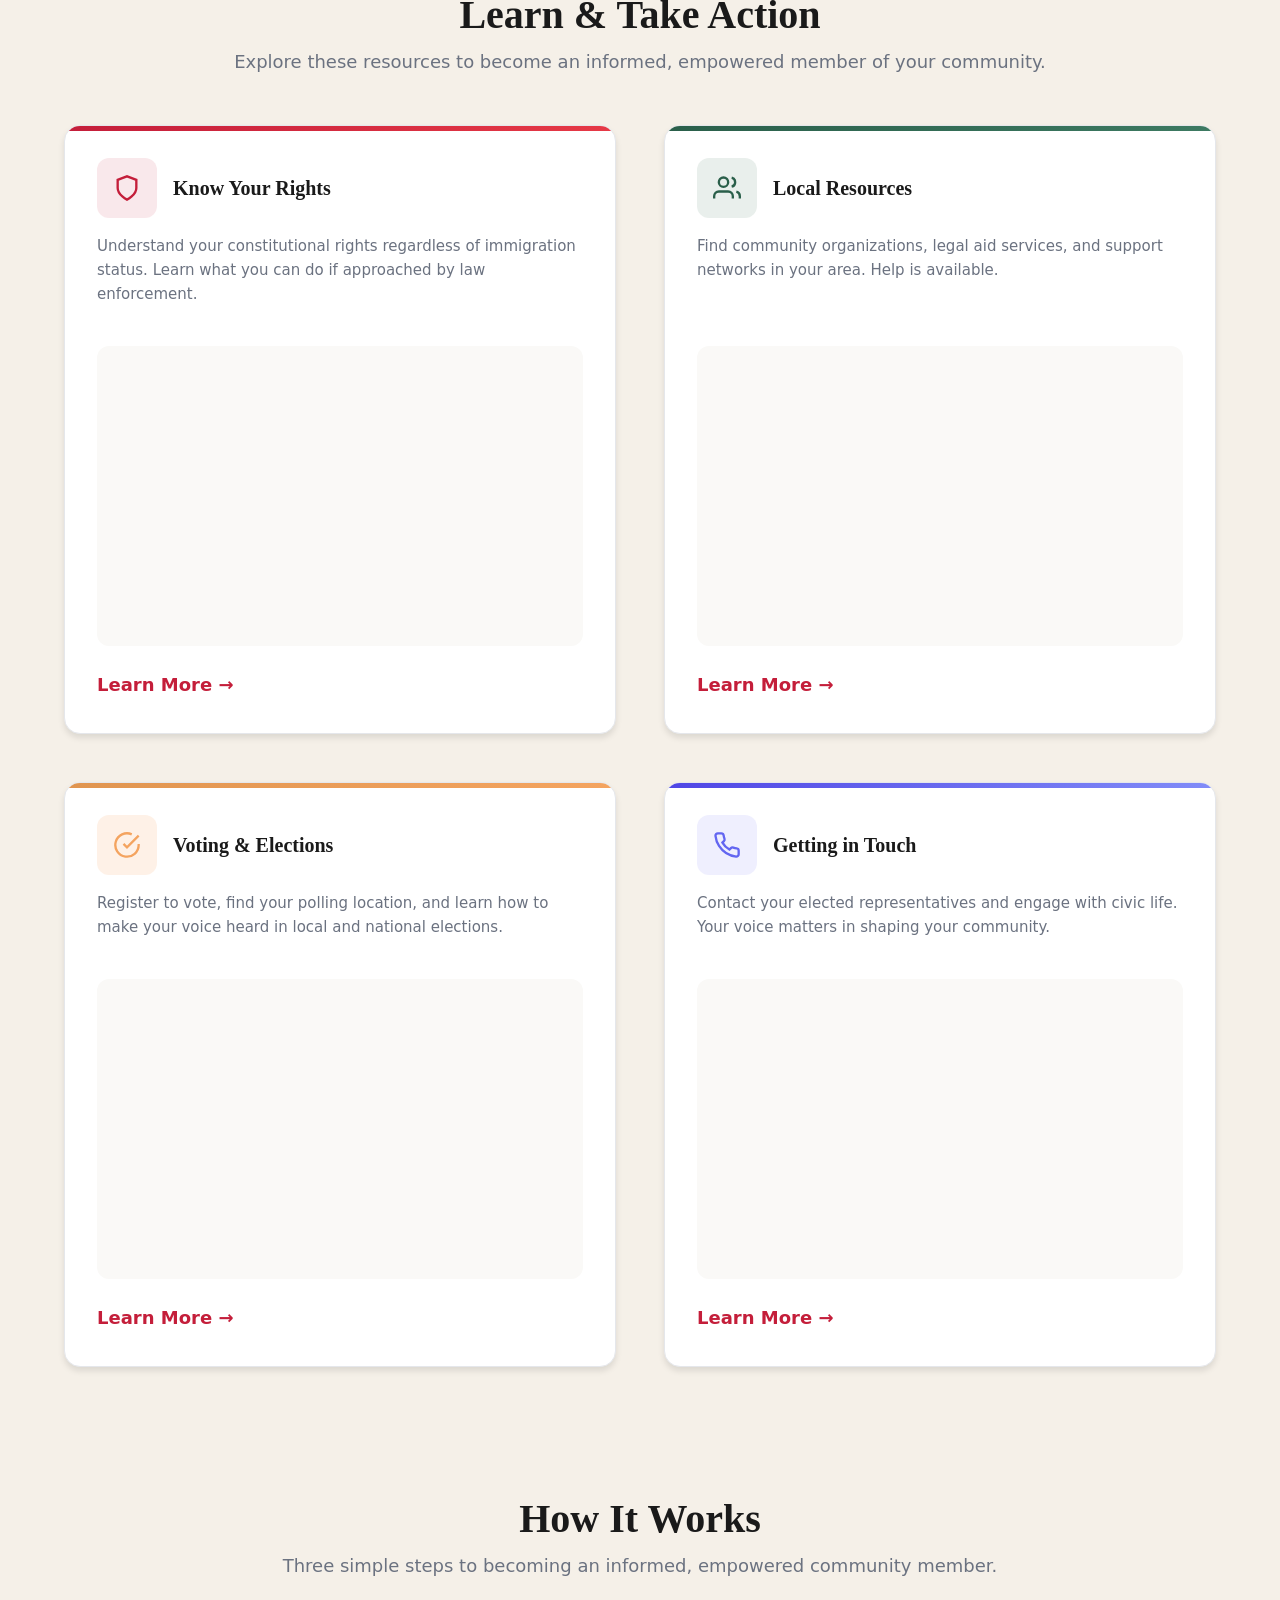
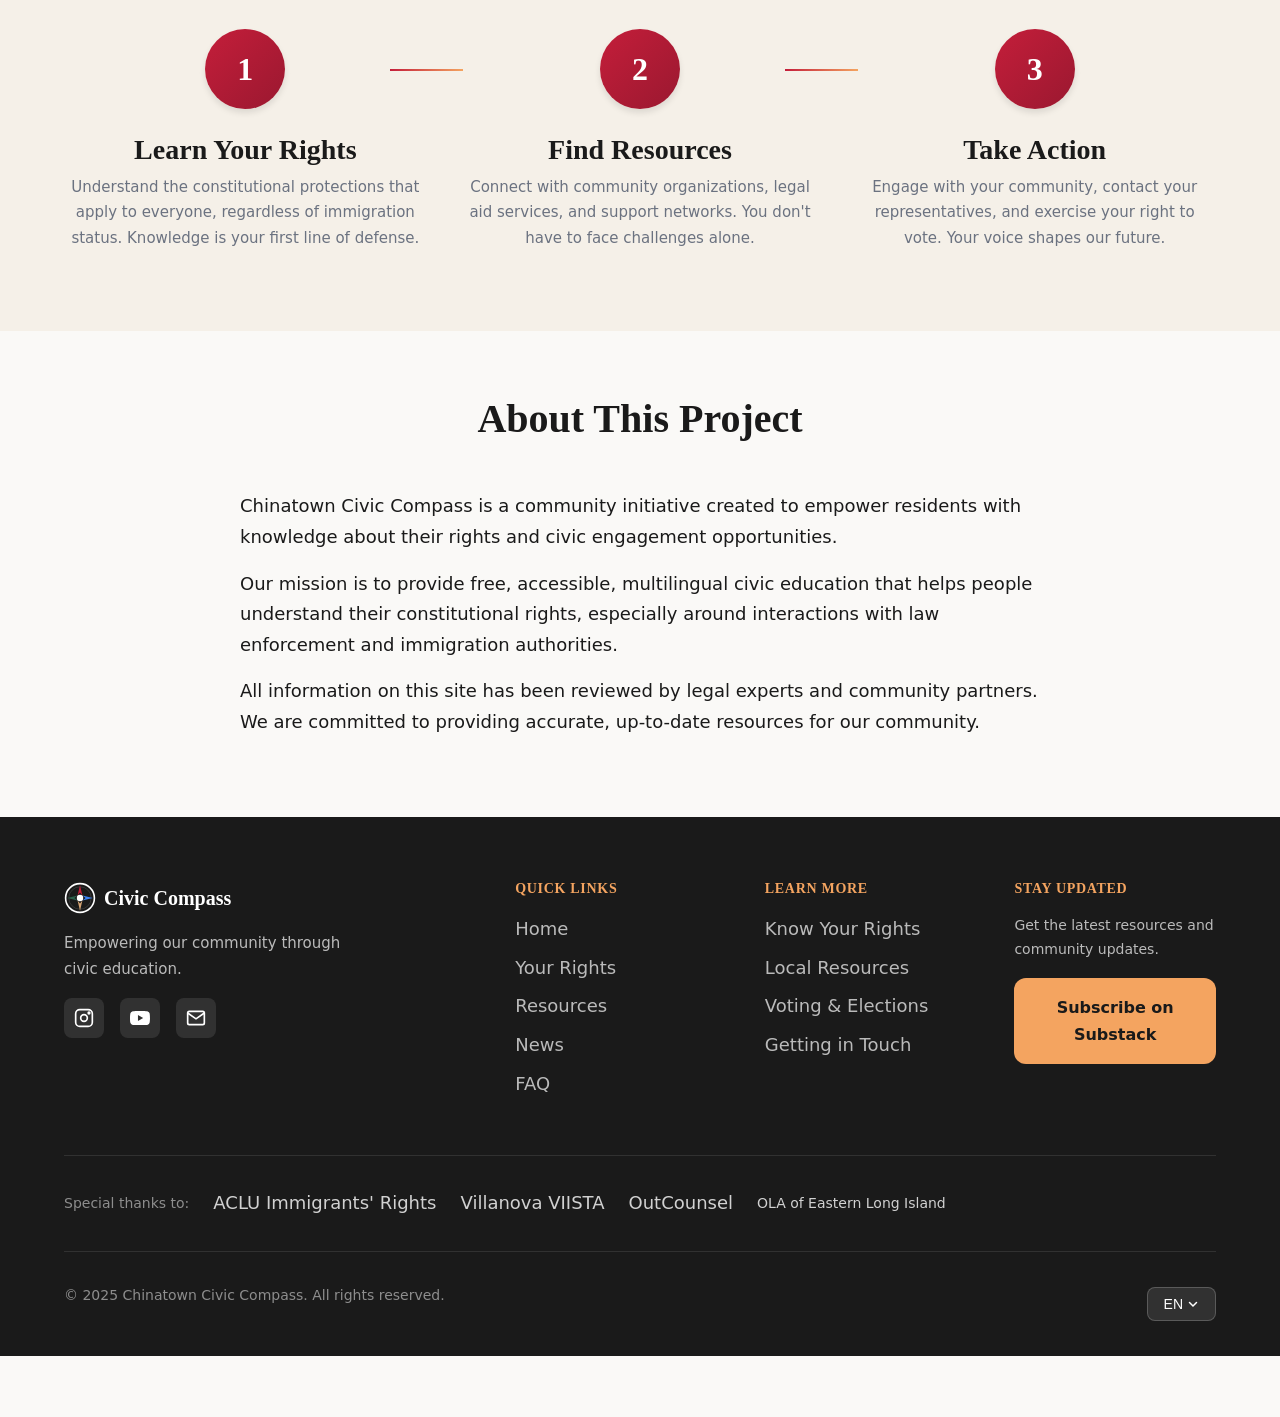
==== commit 1332b382: "Add YouTube link to footer social icons Links to @CivicCompassNyc channel Added to all 7 pages betwe" ====
--- a/index.html
+++ b/index.html
@@ -445,6 +445,9 @@
             <a href="https://www.instagram.com/civiccompassnyc" target="_blank" rel="noopener noreferrer" aria-label="Instagram">
               <svg width="20" height="20" viewBox="0 0 24 24" fill="none" stroke="currentColor" stroke-width="2"><rect x="2" y="2" width="20" height="20" rx="5"/><circle cx="12" cy="12" r="4"/><circle cx="18" cy="6" r="1" fill="currentColor"/></svg>
             </a>
+            <a href="https://www.youtube.com/@CivicCompassNyc" target="_blank" rel="noopener noreferrer" aria-label="YouTube">
+              <svg width="20" height="20" viewBox="0 0 24 24" fill="currentColor"><path d="M23.498 6.186a3.016 3.016 0 0 0-2.122-2.136C19.505 3.545 12 3.545 12 3.545s-7.505 0-9.377.505A3.017 3.017 0 0 0 .502 6.186C0 8.07 0 12 0 12s0 3.93.502 5.814a3.016 3.016 0 0 0 2.122 2.136c1.871.505 9.376.505 9.376.505s7.505 0 9.377-.505a3.015 3.015 0 0 0 2.122-2.136C24 15.93 24 12 24 12s0-3.93-.502-5.814zM9.545 15.568V8.432L15.818 12l-6.273 3.568z"/></svg>
+            </a>
             <a href="mailto:chinatownciviccompass@gmail.com" aria-label="Email">
               <svg width="20" height="20" viewBox="0 0 24 24" fill="none" stroke="currentColor" stroke-width="2"><path d="M4 4h16c1.1 0 2 .9 2 2v12c0 1.1-.9 2-2 2H4c-1.1 0-2-.9-2-2V6c0-1.1.9-2 2-2z"/><polyline points="22,6 12,13 2,6"/></svg>
             </a>
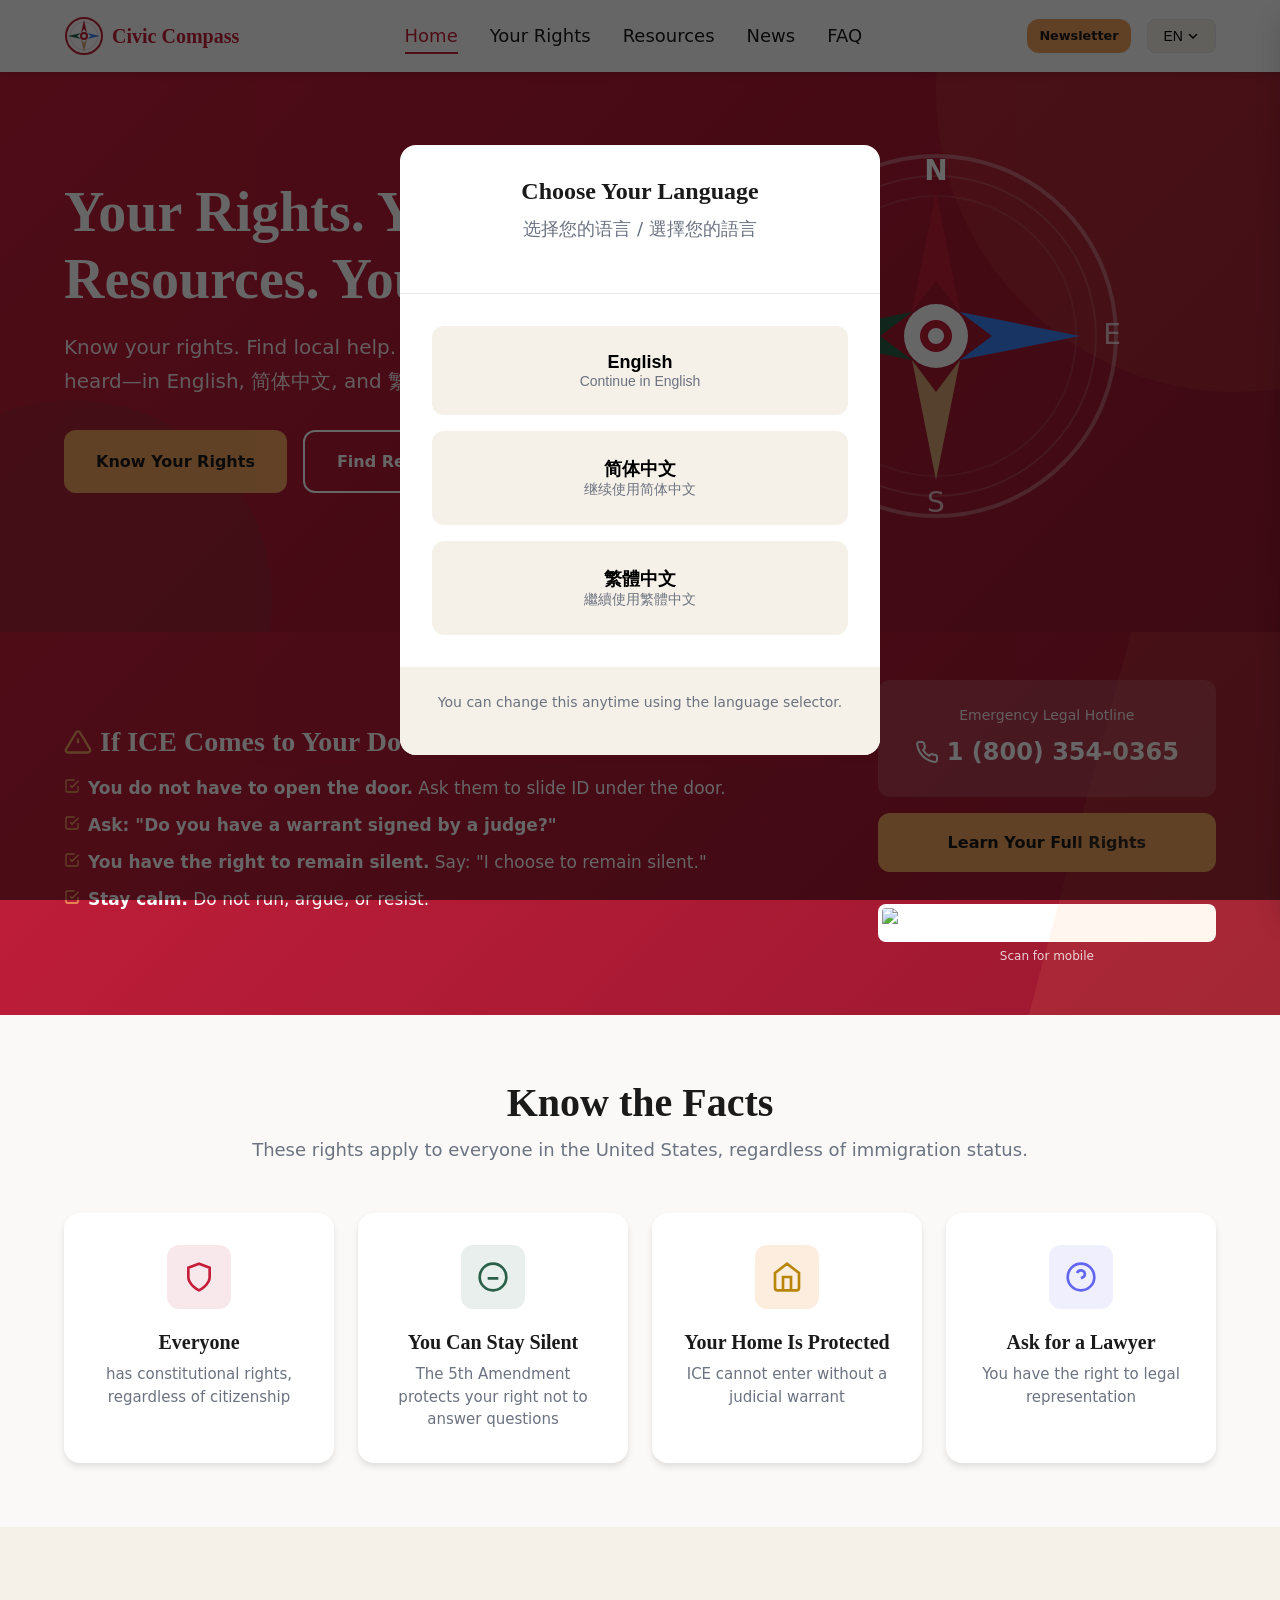
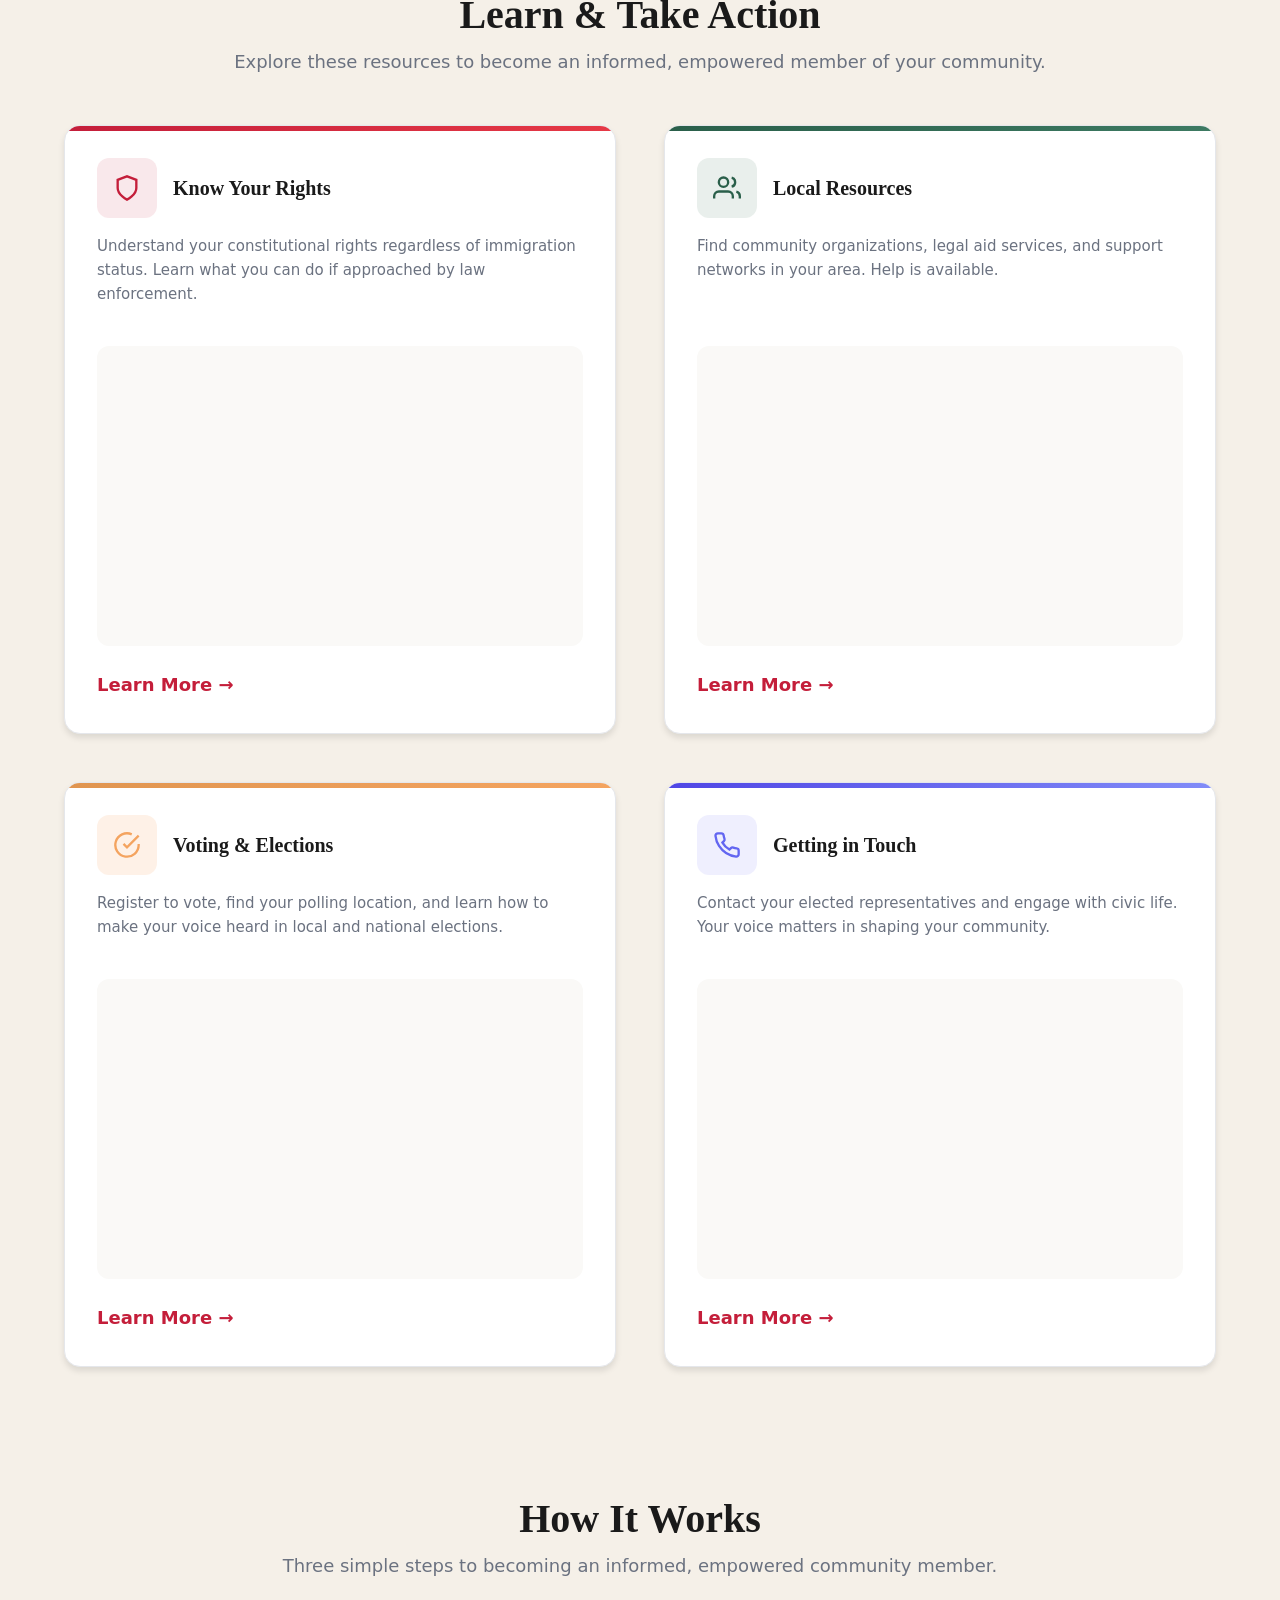
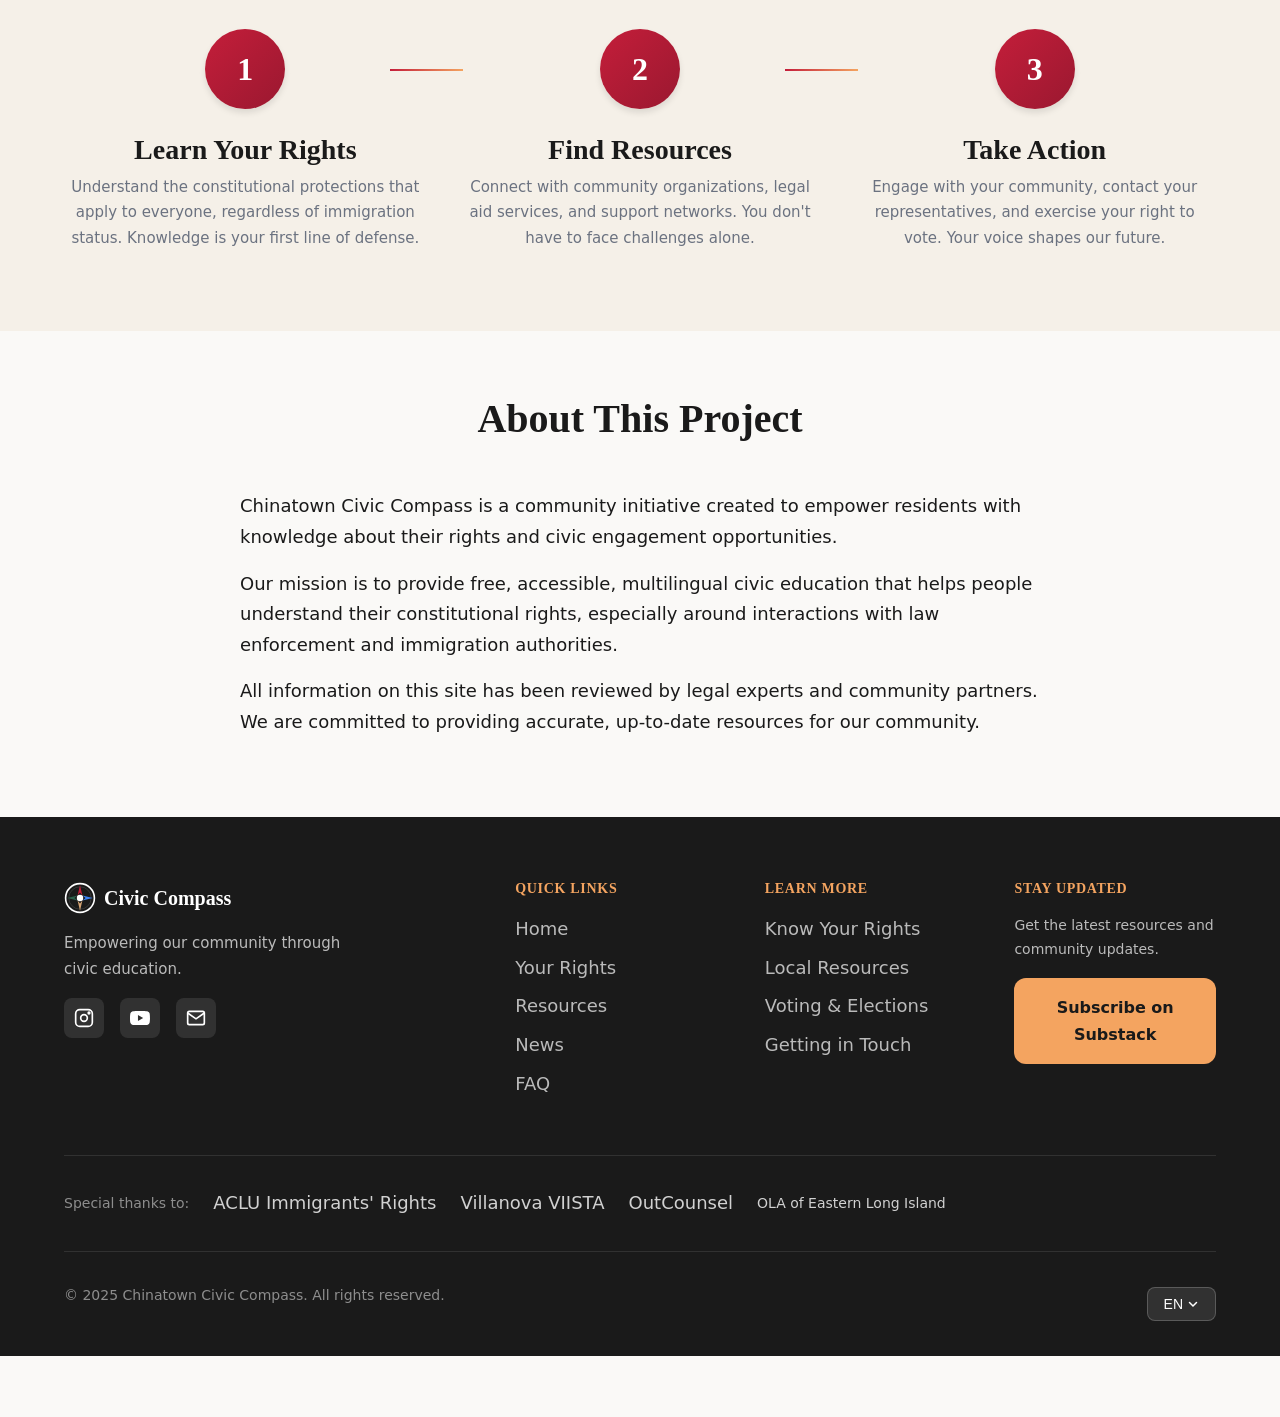
==== commit 182532f6: "Fix RAICES hotline phone number to 1 (800) 354-0365 Updated display text and tel: links across all p" ====
--- a/index.html
+++ b/index.html
@@ -175,11 +175,11 @@
           <div class="emergency-banner-actions">
             <div class="emergency-hotline">
               <div class="emergency-hotline-label" data-i18n="emergency.hotline.label">Emergency Legal Hotline</div>
-              <a href="tel:+18003549365" class="emergency-hotline-number">
+              <a href="tel:+18003540365" class="emergency-hotline-number">
                 <svg width="24" height="24" viewBox="0 0 24 24" fill="none" stroke="currentColor" stroke-width="2" aria-hidden="true">
                   <path d="M22 16.92v3a2 2 0 0 1-2.18 2 19.79 19.79 0 0 1-8.63-3.07 19.5 19.5 0 0 1-6-6 19.79 19.79 0 0 1-3.07-8.67A2 2 0 0 1 4.11 2h3a2 2 0 0 1 2 1.72 12.84 12.84 0 0 0 .7 2.81 2 2 0 0 1-.45 2.11L8.09 9.91a16 16 0 0 0 6 6l1.27-1.27a2 2 0 0 1 2.11-.45 12.84 12.84 0 0 0 2.81.7A2 2 0 0 1 22 16.92z"/>
                 </svg>
-                1-800-354-9365
+                1 (800) 354-0365
               </a>
             </div>
             <a href="rights.html" class="btn btn-primary" data-i18n="emergency.cta">Learn Your Full Rights</a>
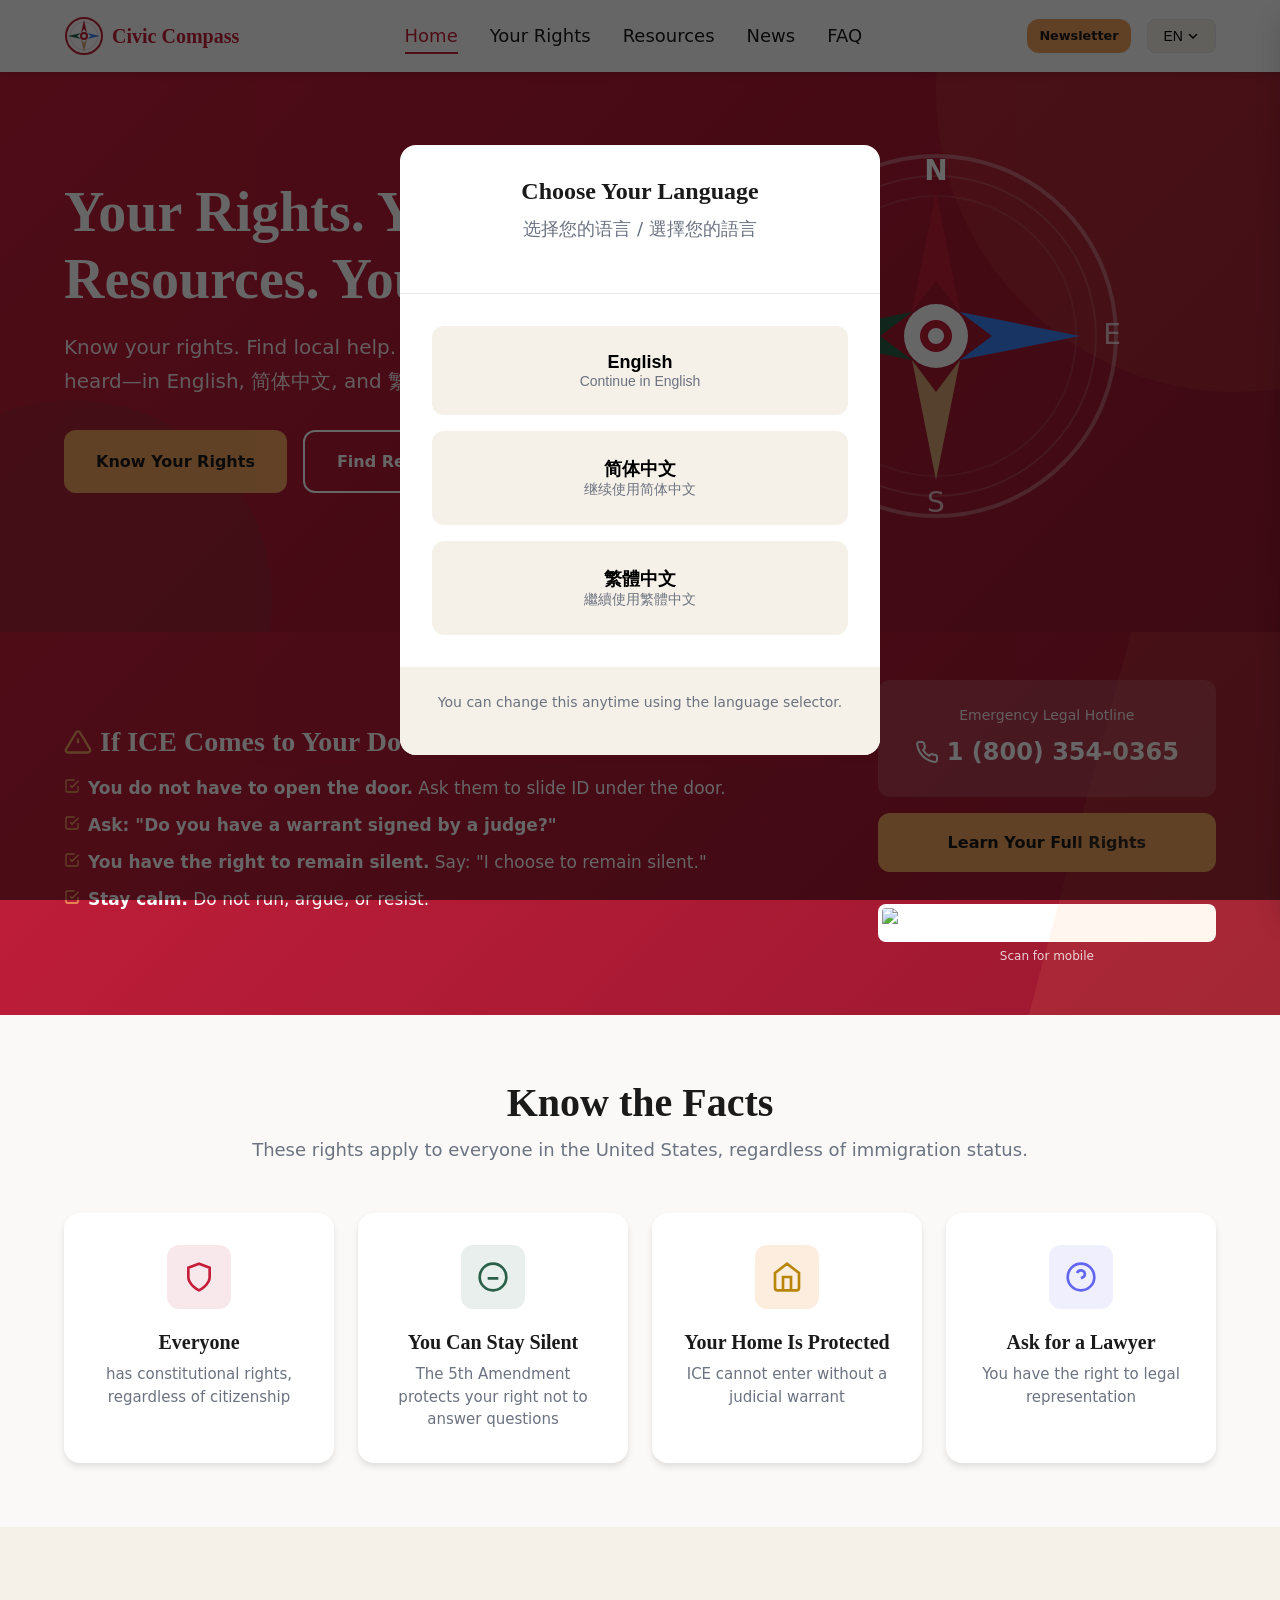
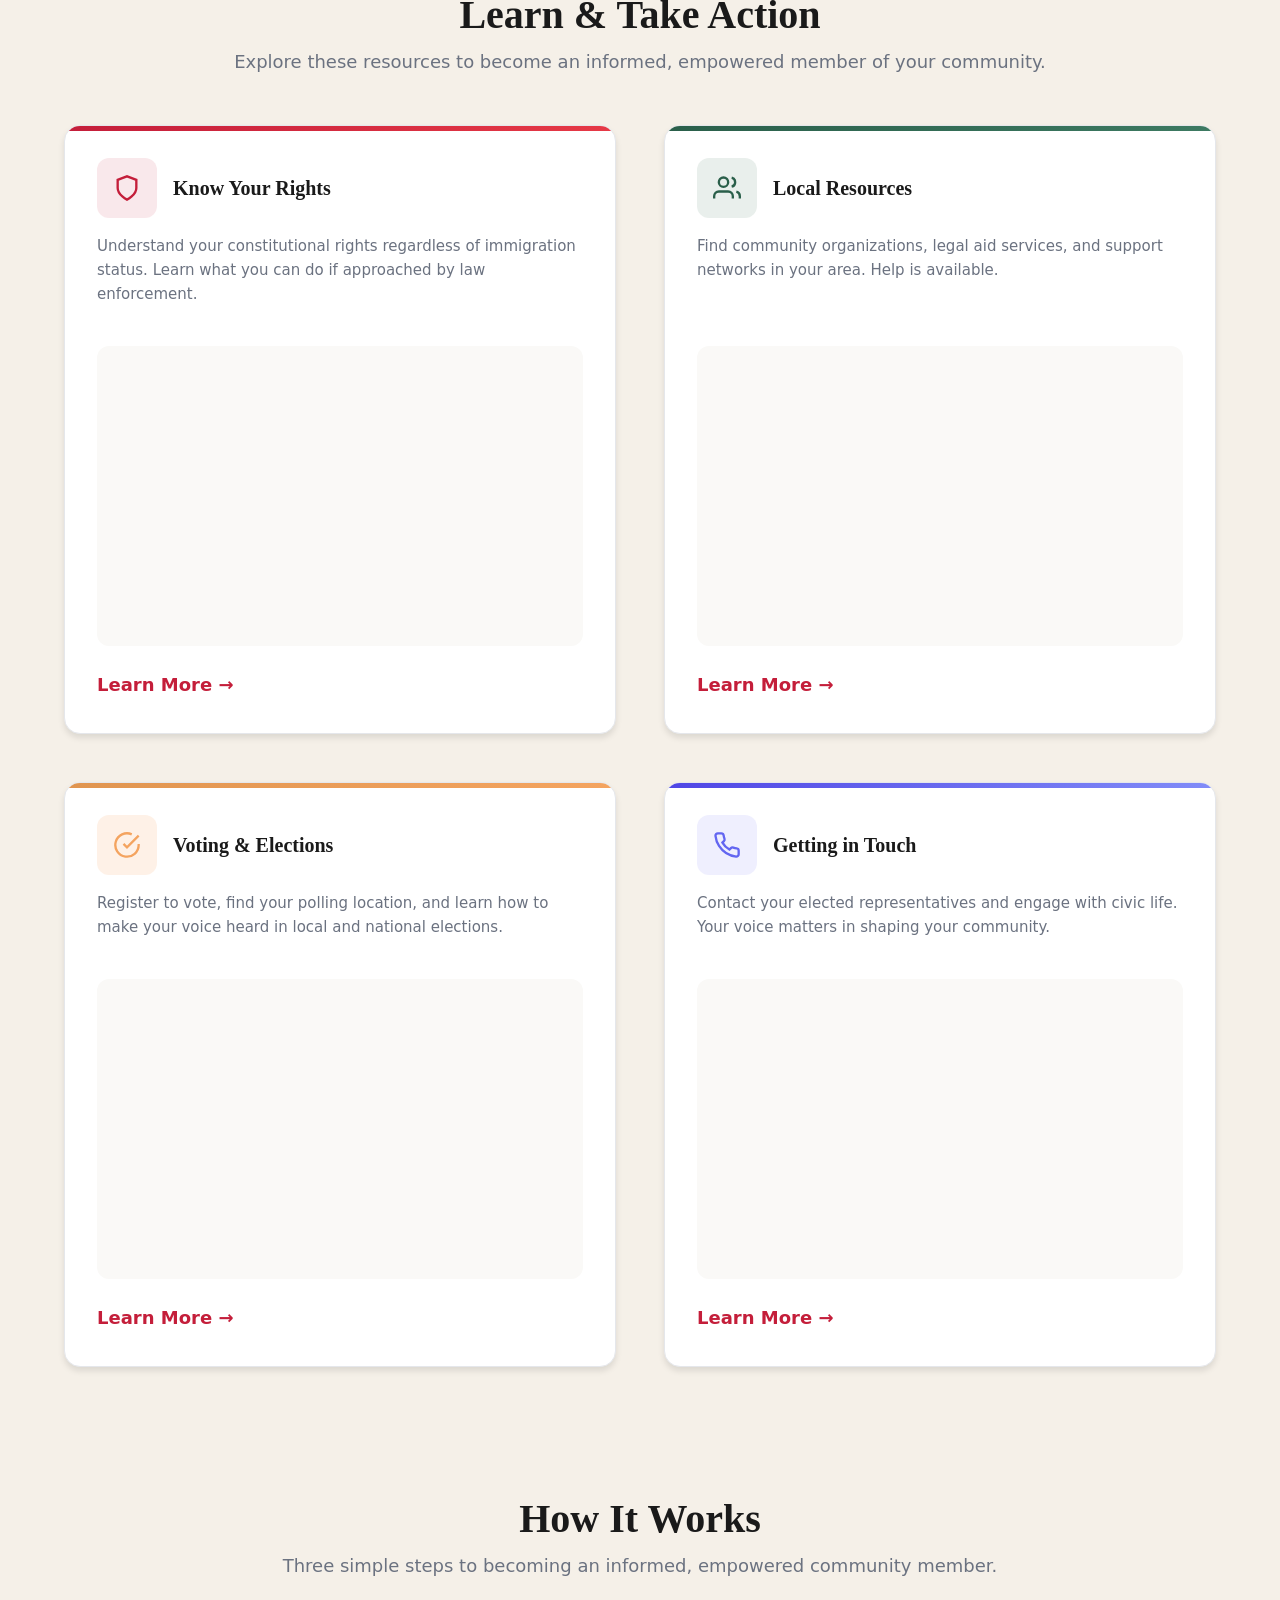
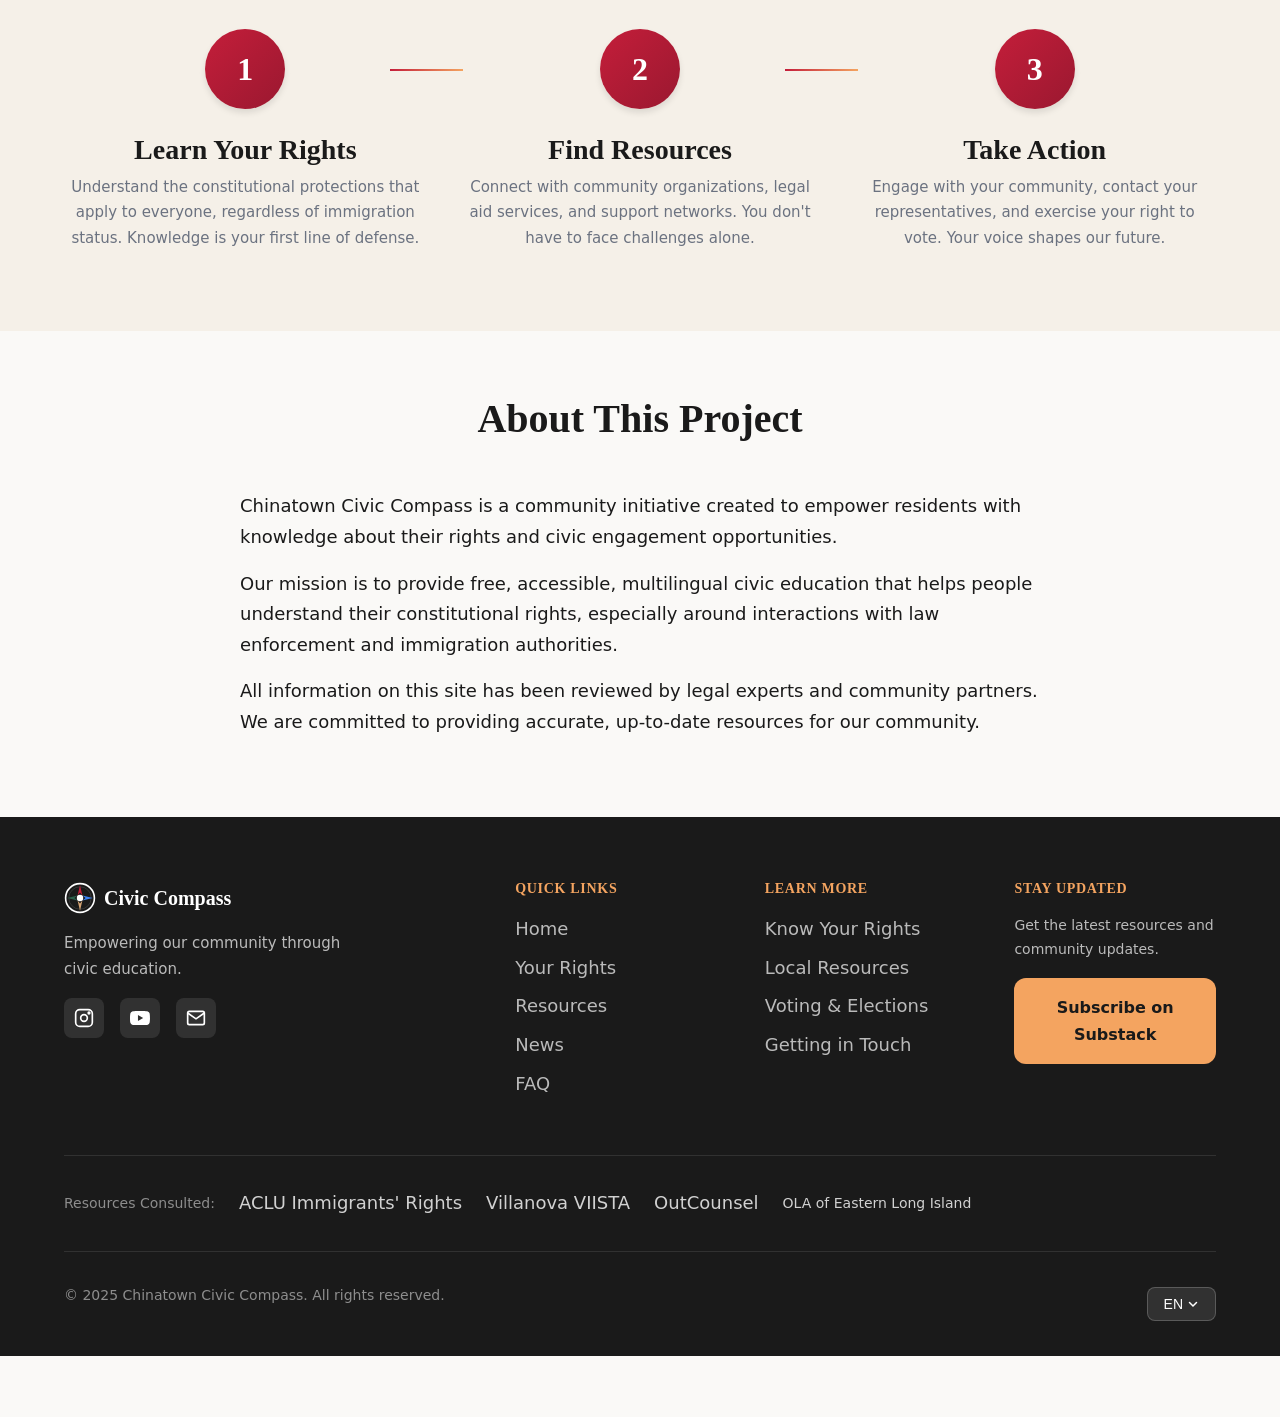
==== commit 69a6d63b: "Update footer label to Resources Consulted" ====
--- a/index.html
+++ b/index.html
@@ -484,7 +484,7 @@
       </div>
 
       <div class="footer-partners">
-        <span data-i18n="footer.partners">Special thanks to:</span>
+        <span data-i18n="footer.partners">Resources Consulted:</span>
         <a href="https://www.aclu.org/issues/immigrants-rights" target="_blank" rel="noopener noreferrer" style="color: rgba(255,255,255,0.8);">ACLU Immigrants' Rights</a>
         <a href="https://www1.villanova.edu/university/law/academics/viista.html" target="_blank" rel="noopener noreferrer" style="color: rgba(255,255,255,0.8);">Villanova VIISTA</a>
         <a href="https://outcounsel.com" target="_blank" rel="noopener noreferrer" style="color: rgba(255,255,255,0.8);">OutCounsel</a>
